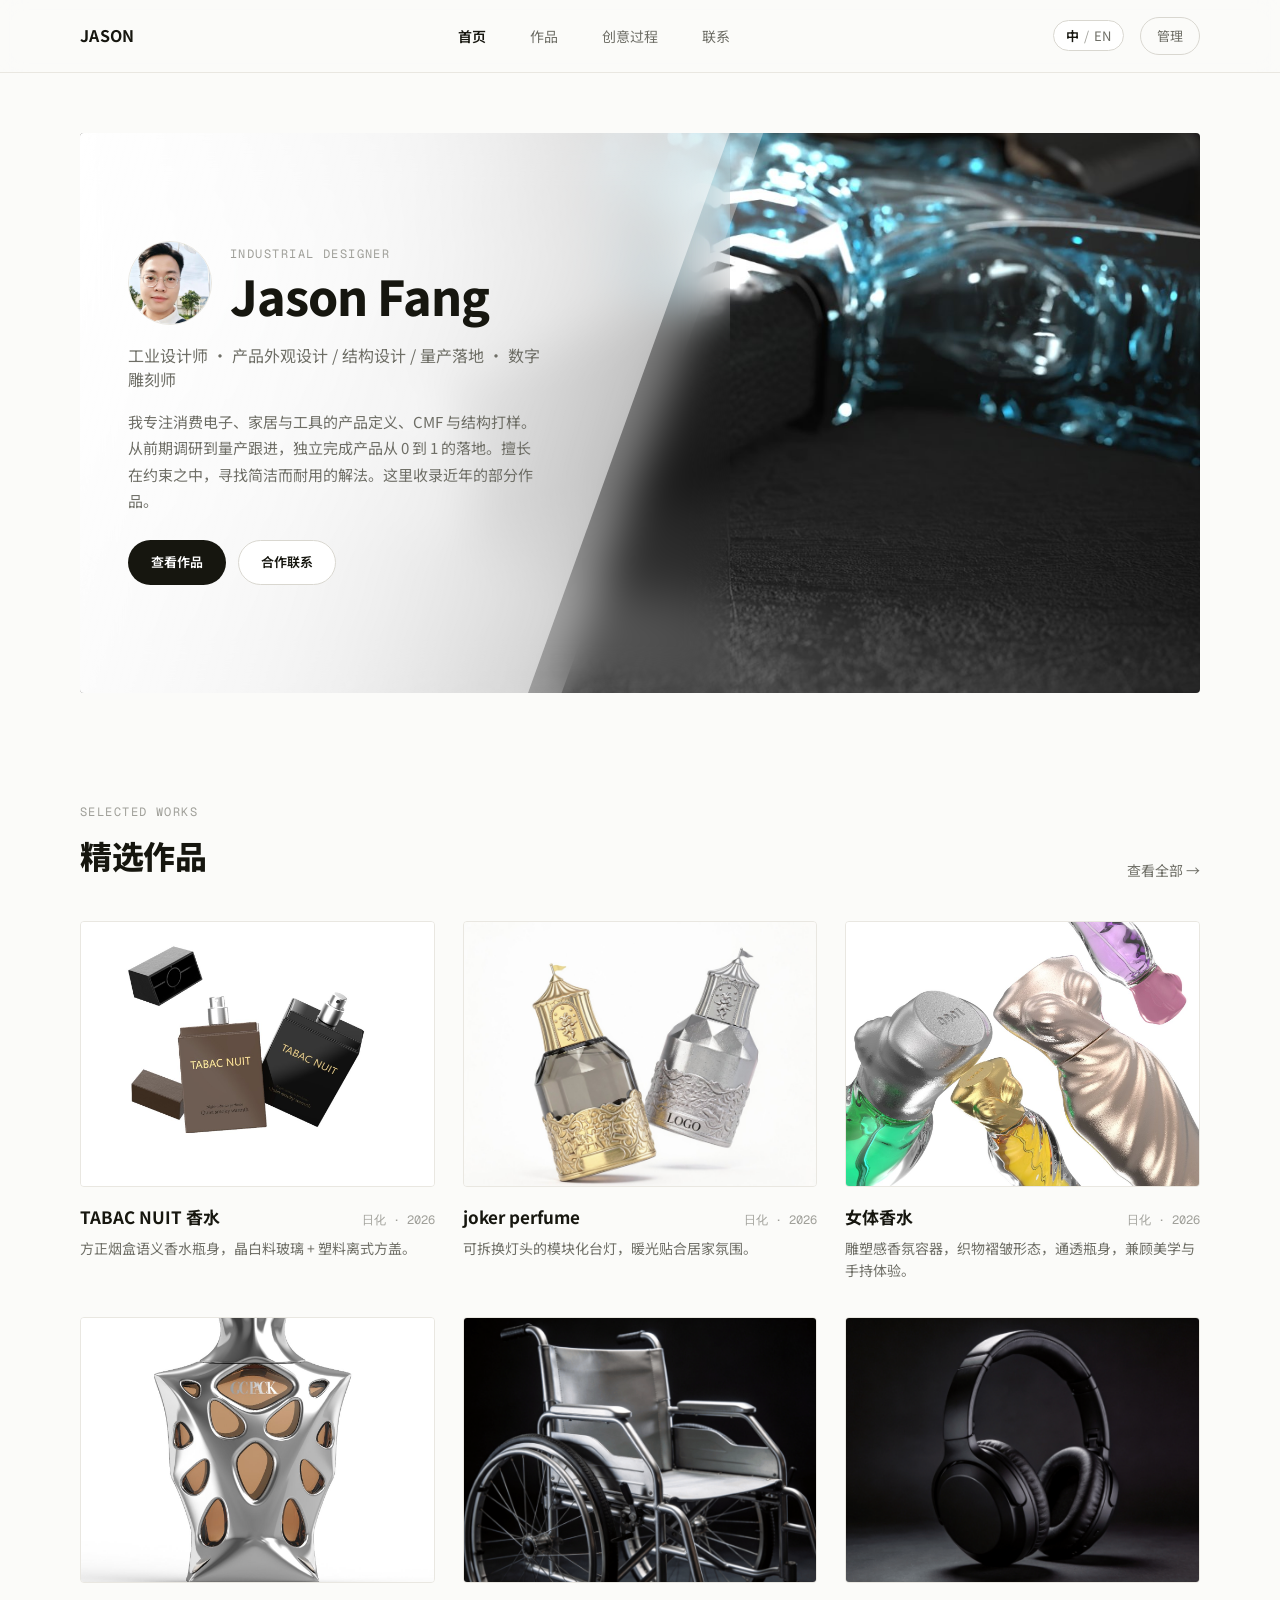
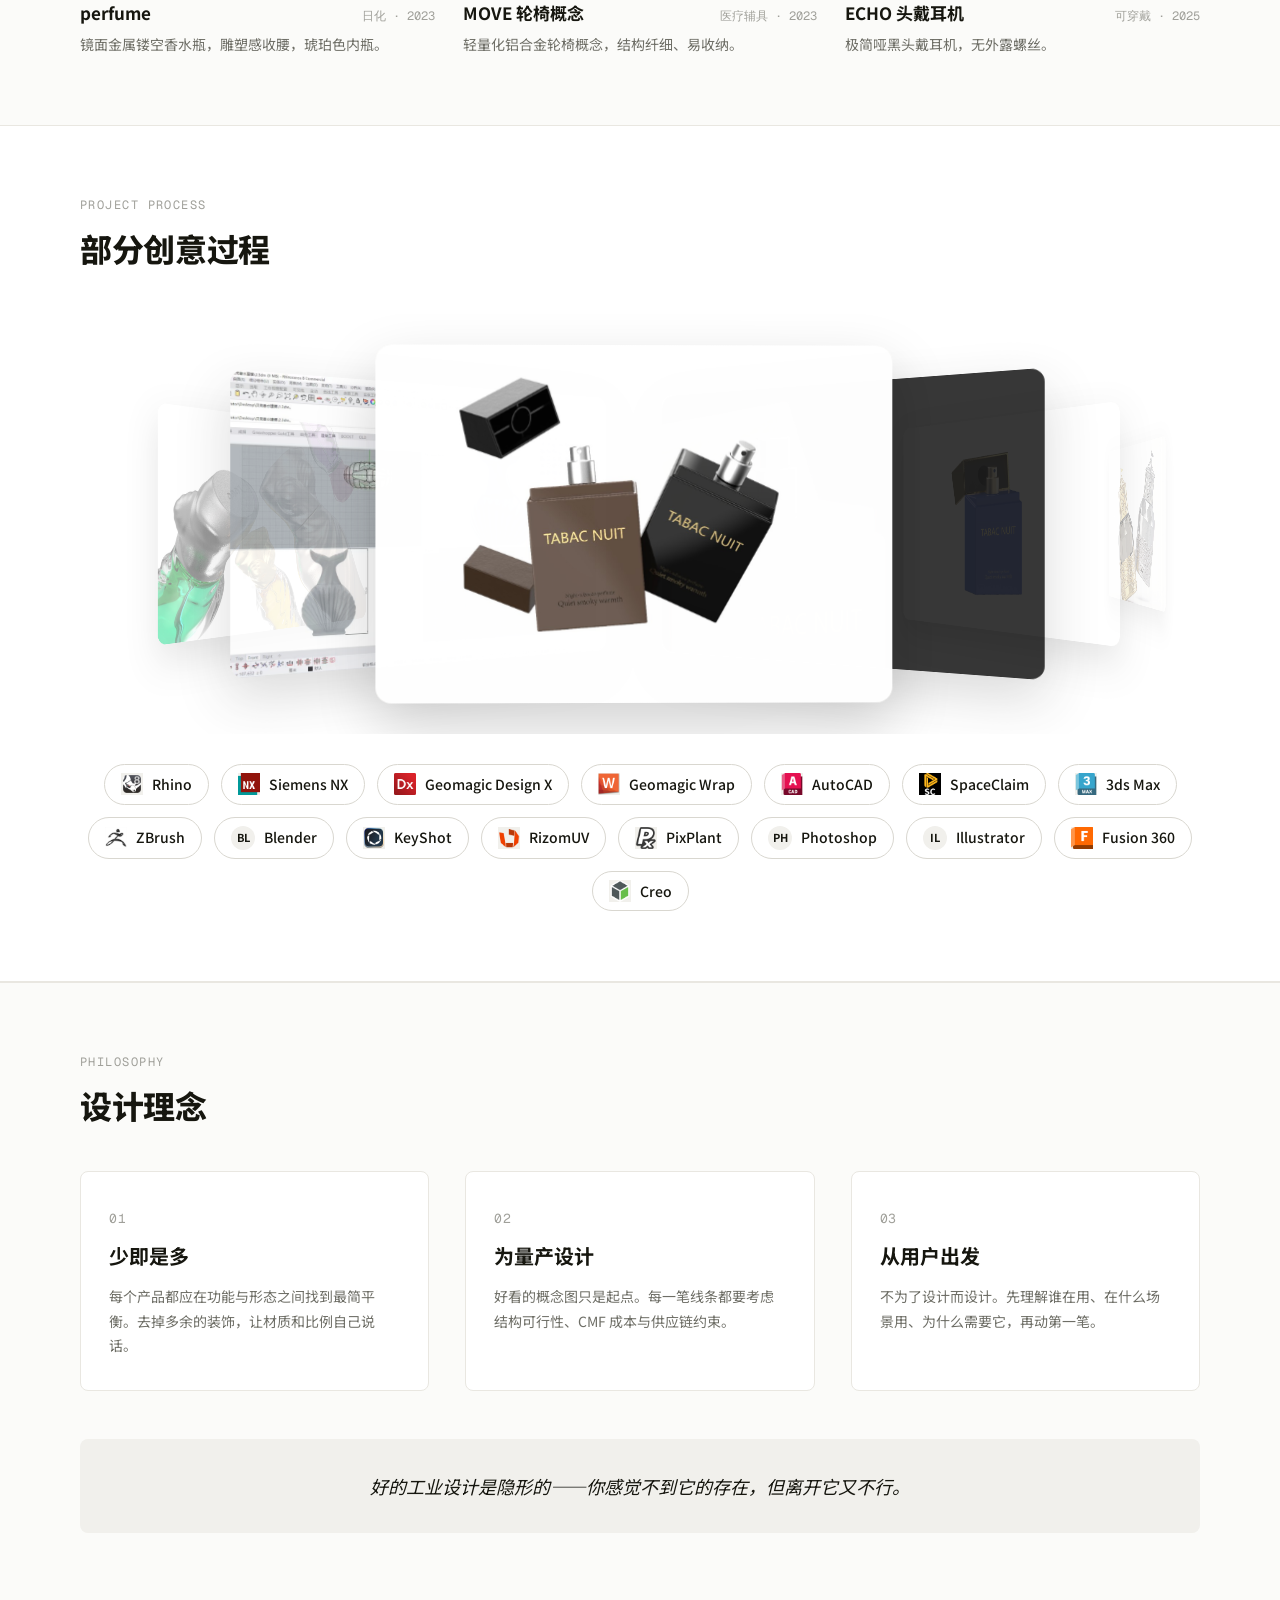
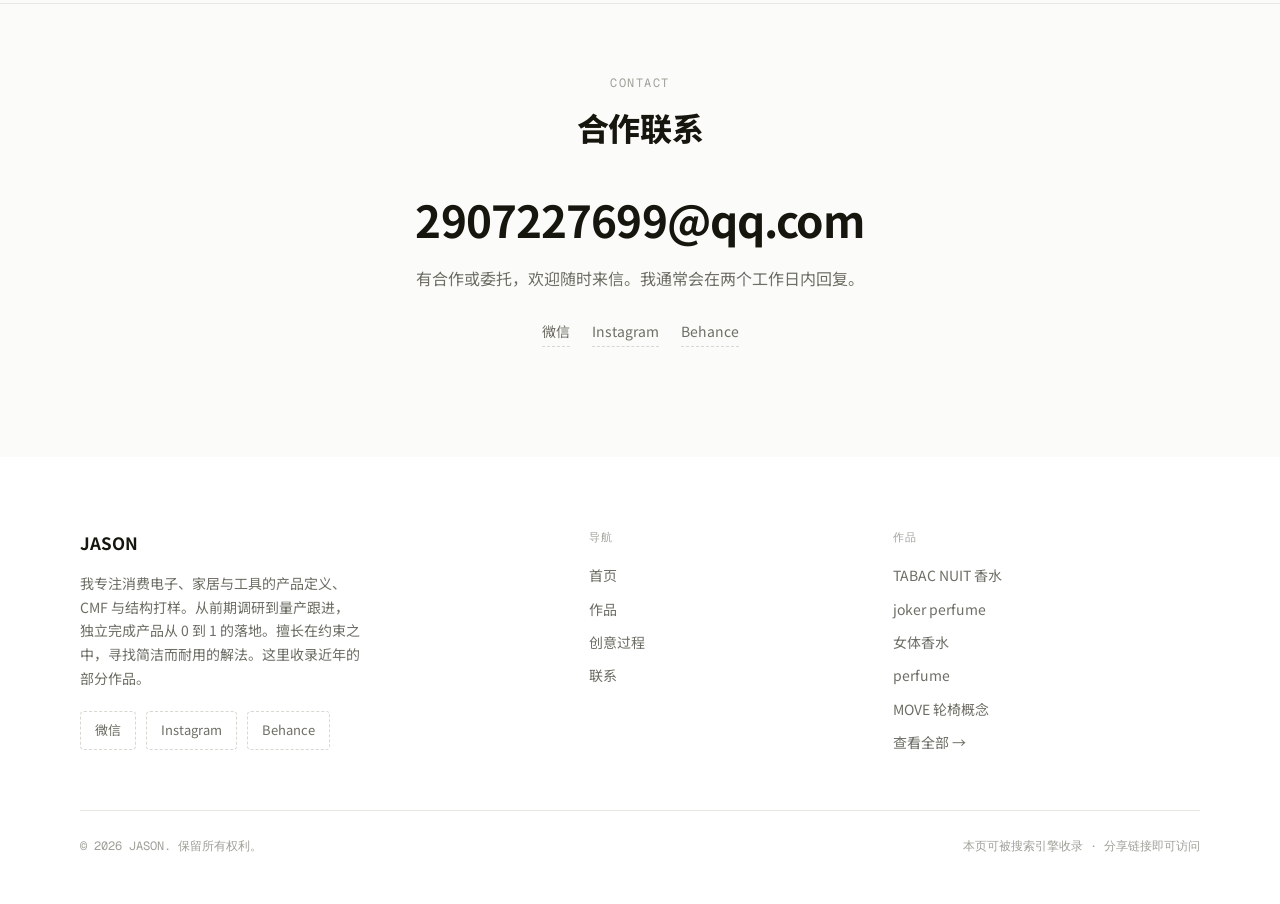
==== index.html @ 9c4a9cb0 "bust css cache v=20260904h" ====
<!doctype html>
<html lang="zh-CN">
  <head>
    <meta charset="UTF-8" />
    <meta name="viewport" content="width=device-width, initial-scale=1.0" />
    <title>JASON · 工业设计作品集</title>
    <meta name="description" content="极简高级工业设计作品集 —— 消费电子、家居与工具的产品定义、结构与量产落地。" />
    <link rel="preconnect" href="https://fonts.googleapis.com" />
    <link rel="preconnect" href="https://fonts.gstatic.com" crossorigin />
    <link href="https://fonts.googleapis.com/css2?family=Inter:wght@400;500;600;700;800&family=Noto+Sans+SC:wght@400;500;700;800&family=Geist+Mono:wght@400;500&display=swap" rel="stylesheet" />
    <link rel="stylesheet" href="css/style-20260904h.css" />
    <script>
      /* 图片加载优化：在 HTML 解析阶段就发起 site.json 请求，与 css/js 并行下载，
         省掉「等 JS 下载完才开始请求数据」的一整轮 RTT，首屏图片因此更早开始加载。
         请求参数与页面脚本完全一致，不改变任何缓存或新鲜度行为。 */
      window.__sitePromise = fetch('./site.json?_=' + Date.now(), { cache: 'no-store' })
        .then(function (r) { return r.ok ? r.json() : Promise.reject(new Error(r.status)); })
        .catch(function () { return null; });
    </script>
  <link rel="icon" href="favicon.svg" type="image/svg+xml" />
  <meta property="og:type" content="website" />
  <meta property="og:site_name" content="JASON" />
  <meta property="og:title" content="JASON · 工业设计作品集" />
  <meta property="og:description" content="消费电子、家居与工具的工业设计作品集 —— 产品定义、CMF 与量产落地。" />
  <meta property="og:image" content="og-image.svg" />
  <meta name="twitter:card" content="summary_large_image" />
  </head>
  <body>
    <header class="site-header">
      <div class="wrap header-inner">
        <a class="brand" id="brand" href="index.html">JASON</a>
        <nav class="nav" id="nav"></nav>
        <button class="nav-toggle" aria-label="打开菜单" aria-expanded="false">
          <svg width="20" height="20" viewBox="0 0 20 20" fill="none" stroke="currentColor" stroke-width="1.6" stroke-linecap="round"><path d="M3 6h14M3 10h14M3 14h14" /></svg>
        </button>
        <div class="header-actions">
          <button class="lang-toggle" id="lang-toggle" type="button"><span data-lang="zh" class="on">中</span><i>/</i><span data-lang="en">EN</span></button>
          <a class="admin-link" id="admin-link" href="admin.html">管理</a>
        </div>
      </div>
    </header>

    <main>
      <!-- Hero -->
      <section class="home-hero">
        <div class="wrap home-hero-grid">
          <div class="home-hero-content reveal">
            <div class="hero-header">
              <div class="avatar" id="avatar"></div>
              <div class="hero-header-text">
                <div class="en" id="home-kicker"></div>
                <h1 class="home-name" id="home-name"></h1>
              </div>
            </div>
            <div class="home-title" id="home-title"></div>
            <p class="home-bio" id="home-bio"></p>
            <div class="home-cta">
              <a class="btn btn-primary" id="cta-works" href="works.html">查看作品</a>
              <a class="btn btn-ghost" id="cta-contact" href="#contact">合作联系</a>
            </div>
          </div>
          <div class="home-visual reveal">
            <div class="visual-frame">
              <img id="home-visual-img" alt="代表作" />
            </div>
          </div>
        </div>
      </section>

      <!-- 精选作品 -->
      <section class="section">
        <div class="wrap">
          <div class="section-head reveal">
            <div>
              <div class="en" id="s-works-en">SELECTED WORKS</div>
              <h2 id="s-works-title">精选作品</h2>
            </div>
            <a class="view-all" href="works.html">查看全部 →</a>
          </div>
          <div class="works-grid" id="works-grid"></div>
        </div>
      </section>

      <!-- 项目过程 -->
      <section class="section" id="process" style="background: var(--surface); border-top: 1px solid var(--line); border-bottom: 1px solid var(--line); overflow:hidden;">
        <div class="wrap">
          <div class="section-head reveal">
            <div>
              <div class="en" id="s-process-en">PROJECT PROCESS</div>
              <h2 id="s-process-title">项目过程</h2>
            </div>
          </div>
        </div>
        <div class="process-stage reveal" id="process-stage">
          <div class="process-track" id="process-track"></div>
        </div>
        <div class="wrap">
          <div class="process-software reveal" id="process-software"></div>
        </div>
      </section>

      <!-- 设计理念 -->
      <section class="section" id="philosophy" style="background: var(--bg); border-top: 1px solid var(--line); border-bottom: 1px solid var(--line);">
        <div class="wrap">
          <div class="section-head reveal">
            <div>
              <div class="en" id="philo-en">PHILOSOPHY</div>
              <h2 id="philo-title">设计理念</h2>
            </div>
          </div>
          <div class="philosophy-grid reveal" id="philosophy-grid"></div>
          <div class="philo-quote reveal" id="philo-quote"></div>
        </div>
      </section>

      <!-- 联系 -->
      <section class="section" id="contact">
        <div class="wrap contact-wrap">
          <div class="contact-header reveal">
            <div class="en" id="s-contact-en">CONTACT</div>
            <h2 id="s-contact-title">合作联系</h2>
          </div>
          <div class="contact-body reveal">
            <a class="contact-email" id="contact-email" href="#"></a>
            <p class="contact-note" id="contact-note"></p>
            <div id="socials"></div>
          </div>
        </div>
      </section>
    </main>

    <!-- 页脚 -->
    <footer class="site-footer">
      <div class="wrap">
        <div class="footer-inner">
          <div>
            <div class="footer-brand" id="footer-brand"></div>
            <p class="footer-desc" id="footer-desc"></p>
            <div class="footer-socials" id="footer-socials"></div>
          </div>
          <div>
            <div class="footer-col-title" id="f-col-nav">导航</div>
            <div class="footer-links" id="footer-nav-links"></div>
          </div>
          <div>
            <div class="footer-col-title" id="f-col-works">作品</div>
            <div class="footer-links" id="footer-works"></div>
          </div>
        </div>
        <div class="footer-line"></div>
        <div class="footer-bottom">
          <span id="footer-copy"></span>
          <span id="footer-seo"></span>
        </div>
      </div>
    </footer>

    <!-- 灯箱 -->
    <div class="lightbox" id="lightbox">
      <button class="close" aria-label="关闭">×</button>
      <img id="lightbox-img" src="" alt="" />
    </div>

    <script src="js/api.js?v=20260904d"></script>
    <script src="js/home.js?v=20260904d"></script>
  </body>
</html>
---- css/style-20260904h.css ----
/* ===================================================================
   工业设计作品集 · 浅色极简（Behance 风）
   设计令牌：米白底 / 近黑字 / 大留白 / 低饱和 / 克制强调
   =================================================================== */
:root {
  --bg: #fbfbf9;
  --surface: #ffffff;
  --text: #16160f;
  --muted: #6e6e66;
  --faint: #a0a09a;
  --line: #e9e7e1;
  --line-strong: #d9d7d0;
  --accent: #16160f;
  --accent-soft: #f1f0ec;

  --font-cn: "Noto Sans SC", -apple-system, BlinkMacSystemFont, "PingFang SC",
    "Microsoft YaHei", sans-serif;
  --font-en: "Inter", "Noto Sans SC", system-ui, sans-serif;
  --font-mono: "Geist Mono", "JetBrains Mono", ui-monospace, SFMono-Regular, Menlo,
    Consolas, monospace;

  --radius: 4px;
  --radius-lg: 8px;
  --radius-pill: 999px;
  --container: 1600px;
}

* { box-sizing: border-box; margin: 0; padding: 0; }

html { scroll-behavior: smooth; }

body {
  background: var(--bg);
  color: var(--text);
  font-family: var(--font-cn);
  -webkit-font-smoothing: antialiased;
  text-rendering: optimizeLegibility;
  line-height: 1.6;
}

a { color: inherit; text-decoration: none; }
img { display: block; max-width: 100%; }
/* 图片淡入：渲染后由 fadeImages() 加 fz，加载完成再淡入，避免白块/残缺闪烁；占位底色由各自容器提供 */
img.fz { opacity: 0; transition: opacity .4s ease; background: var(--accent-soft); }
img.fz.loaded { opacity: 1; }
button { font-family: inherit; cursor: pointer; }

.wrap { max-width: var(--container); margin: 0 auto; padding: 0 80px; }

/* 英文 / 技术标签 */
.en { font-family: var(--font-mono); font-size: 12px; letter-spacing: 0.12em;
  text-transform: uppercase; color: var(--faint); }

/* ===== 顶栏 ===== */
.site-header {
  position: sticky; top: 0; z-index: 30;
  background: rgba(251, 251, 249, 0.82);
  backdrop-filter: saturate(180%) blur(12px);
  border-bottom: 1px solid var(--line);
}
.header-inner {
  height: 72px; display: flex; align-items: center; justify-content: space-between;
}
.brand { font-size: 16px; font-weight: 700; letter-spacing: 0.02em; }
.nav { display: flex; gap: 44px; align-items: center; }
.nav a { font-size: 14px; color: var(--muted); transition: color 0.15s ease; position: relative; }
.nav a:hover, .nav a.active { color: var(--text); }
.nav a.active { font-weight: 600; }
.header-actions { display: flex; align-items: center; gap: 16px; }
.admin-link {
  font-size: 13px; color: var(--muted); padding: 8px 16px;
  border: 1px solid var(--line-strong); border-radius: var(--radius-pill);
  transition: border-color 0.15s ease, color 0.15s ease;
}
.admin-link:hover { border-color: var(--text); color: var(--text); }

/* ===== 语言切换（极简）===== */
.lang-toggle {
  display: inline-flex; align-items: center; gap: 4px;
  font-size: 13px; color: var(--muted); line-height: 1;
  padding: 8px 12px; border: 1px solid var(--line-strong);
  border-radius: var(--radius-pill); background: var(--surface);
  cursor: pointer; transition: border-color 0.15s ease, color 0.15s ease;
}
.lang-toggle:hover { border-color: var(--text); color: var(--text); }
.lang-toggle [data-lang] { transition: color 0.15s ease; }
.lang-toggle .on { color: var(--text); font-weight: 600; }
.lang-toggle i { font-style: normal; color: var(--faint); margin: 0 1px; }

/* 中英切换整页淡入淡出 */
main, .site-footer { transition: opacity 0.18s ease; }
.lang-fade { opacity: 0; }

.nav-toggle { display: none; align-items: center; justify-content: center;
  width: 40px; height: 40px; margin-left: 8px; border: 1px solid var(--line-strong);
  border-radius: var(--radius); background: var(--surface); color: var(--text); }
.nav-toggle.open { border-color: var(--text); }

/* ===== 通用按钮 ===== */
.btn {
  display: inline-flex; align-items: center; justify-content: center; gap: 8px;
  padding: 11px 22px; border-radius: var(--radius-pill);
  font-size: 13px; font-weight: 600; border: 1px solid transparent;
  transition: transform 0.12s ease, background 0.15s ease, border-color 0.15s ease;
}
.btn-primary { background: var(--accent); color: #fff; }
.btn-primary:hover { transform: translateY(-1px); }
.btn-ghost { background: var(--surface); color: var(--text); border-color: var(--line-strong); }
.btn-ghost:hover { border-color: var(--text); }

/* ===== 首页 Hero ===== */
.home-hero { padding: 60px 0 40px; }
/* 固定长方形横幅：背景图为固定 2:1 容器，按比例裁切、不拉伸铺满整屏。
   本次仅调整左侧文字与头像的大小/位置，背景图显示方式保持原样未改动。 */
.home-hero-grid { position: relative; display: block; }
/* 文字层：绝对定位叠在横幅左侧磨砂区域之上；不参与背景图布局，故背景图不会被改动。
   left 取 .wrap 的左右内边距(80px)，使文字层左缘与横幅左缘(及下方精选作品)对齐；
   仅在 >1024px 生效，平板/手机下改为相对定位叠在横幅下方（见响应式）。 */
.home-hero-content {
  position: absolute; left: 80px; top: 0; bottom: 0; z-index: 2;
  max-width: 40%;
  display: flex; flex-direction: column; justify-content: center;
  padding: 0 48px;
}
.hero-header { display: flex; align-items: center; gap: 18px; margin-bottom: 18px; }
.hero-header-text { display: flex; flex-direction: column; gap: 6px; }
.avatar {
  width: 84px; height: 84px; border-radius: 50%;
  background: var(--accent-soft); border: 1px solid var(--line);
  object-fit: cover; display: flex; align-items: center; justify-content: center;
  font-size: 28px; font-weight: 700; color: var(--muted); overflow: hidden;
  flex: 0 0 auto;
}
.avatar img { width: 100%; height: 100%; object-fit: cover; }
.home-name { font-size: 48px; font-weight: 800; line-height: 1.05; margin: 0; letter-spacing: -0.02em; }
.home-title { font-size: 16px; color: var(--muted); margin-bottom: 18px; line-height: 1.5; }
.home-bio { font-size: 15px; color: var(--muted); line-height: 1.75; max-width: 520px; }
.home-cta { margin-top: 26px; display: flex; gap: 12px; }
/* 固定横幅：相对定位、固定 2:1 比例，图片 object-fit:cover 居中裁切，不随视口拉伸铺满 */
.home-visual {
  position: relative;
  width: 100%;
  aspect-ratio: 2 / 1;
  border: none; background: var(--accent-soft); border-radius: var(--radius);
  overflow: hidden;
  margin: 0;
  z-index: 0;
}
.visual-frame { position: absolute; inset: 0; }
.visual-frame img {
  width: 100%; height: 100%; object-fit: cover; object-position: center;
}
/* 左侧斜切磨砂玻璃：像一块斜向的磨砂玻璃板覆盖在图片左侧，
   左侧实白保证文字可读，向右逐渐半透明，沿斜边自然淡出 */
.visual-frame::before {
  content: '';
  position: absolute; inset: 0;
  background: linear-gradient(105deg,
    rgba(255,255,255,0.93) 0%,
    rgba(255,255,255,0.72) 32%,
    rgba(255,255,255,0.32) 70%,
    rgba(255,255,255,0.05) 100%);
  -webkit-backdrop-filter: blur(22px) saturate(128%);
  backdrop-filter: blur(22px) saturate(128%);
  -webkit-clip-path: polygon(0 0, 58% 0, 40% 100%, 0 100%);
  clip-path: polygon(0 0, 58% 0, 40% 100%, 0 100%);
  pointer-events: none;
  z-index: 2;
}
/* 玻璃斜边高光：与磨砂层同向但外扩约 3%，被上层覆盖后只露出斜边的一道亮边，
   模拟光线打在磨砂玻璃边缘的反光 */
.visual-frame::after {
  content: '';
  position: absolute; inset: 0;
  background: linear-gradient(105deg,
    rgba(255,255,255,0.95) 0%,
    rgba(255,255,255,0.78) 25%,
    rgba(255,255,255,0.22) 62%,
    rgba(255,255,255,0) 100%);
  -webkit-clip-path: polygon(0 0, 61% 0, 43% 100%, 0 100%);
  clip-path: polygon(0 0, 61% 0, 43% 100%, 0 100%);
  pointer-events: none;
  z-index: 1;
}

/* ===== 区块标题 ===== */
.section { padding: 70px 0; }
.section-head {
  display: flex; align-items: flex-end; justify-content: space-between;
  margin-bottom: 40px; gap: 20px;
}
.section-head h2 { font-size: 32px; font-weight: 800; letter-spacing: -0.01em; margin-top: 8px; }
.section-head .view-all { font-size: 14px; color: var(--muted); transition: color 0.15s ease; }
.section-head .view-all:hover { color: var(--text); }

/* ===== 作品网格（卡片）===== */
.works-grid { display: grid; grid-template-columns: repeat(3, 1fr); gap: 36px 28px; }
.work-card { display: block; }
.work-card .thumb {
  border-radius: var(--radius); overflow: hidden; background: var(--accent-soft);
  aspect-ratio: 4 / 3; border: 1px solid var(--line);
}
.work-card .thumb img {
  width: 100%; height: 100%; object-fit: cover;
  transition: transform 0.5s cubic-bezier(0.2, 0.7, 0.2, 1);
}
.work-card:hover .thumb img { transform: scale(1.04); }
.work-card .meta { display: flex; justify-content: space-between; align-items: baseline; margin-top: 16px; gap: 12px; }
.work-card .title { font-size: 17px; font-weight: 700; }
.work-card .cat { font-family: var(--font-mono); font-size: 12px; color: var(--faint); white-space: nowrap; }
.work-card .summary { font-size: 14px; color: var(--muted); margin-top: 6px; }

/* ===== 作品详情页 ===== */
.detail-hero { padding: 90px 0 50px; }
.detail-back { font-size: 14px; color: var(--muted); display: inline-block; margin-bottom: 28px; }
.detail-back:hover { color: var(--text); }
.detail-title { font-size: 44px; font-weight: 800; letter-spacing: -0.01em; }
.detail-cat { font-family: var(--font-mono); font-size: 13px; color: var(--faint); margin-top: 10px; }
.detail-cover {
  margin-top: 36px; border-radius: var(--radius-lg); overflow: hidden;
  border: 1px solid var(--line); background: var(--accent-soft); cursor: zoom-in;
}
.detail-cover img { width: 100%; max-height: 640px; object-fit: cover; }
.detail-body { display: grid; grid-template-columns: 1.6fr 1fr; gap: 64px; padding: 56px 0 90px; align-items: start; }
.detail-desc { font-size: 16px; color: var(--muted); line-height: 1.9; }
.detail-desc p + p { margin-top: 18px; }
.detail-side { position: sticky; top: 100px; }
.detail-side .block { margin-bottom: 34px; }
.detail-side .block .en { display: block; margin-bottom: 14px; }
.params { display: flex; flex-direction: column; }
.param-row { display: flex; justify-content: space-between; gap: 16px; padding: 12px 0; border-bottom: 1px solid var(--line); font-size: 14px; }
.param-row:first-child { border-top: 1px solid var(--line); }
.param-row .k { color: var(--muted); }
.param-row .v { color: var(--text); font-weight: 500; text-align: right; }
.gallery { display: grid; grid-template-columns: repeat(2, 1fr); gap: 16px; margin-top: 24px; }
.gallery .g-img { border-radius: var(--radius); overflow: hidden; border: 1px solid var(--line); background: var(--accent-soft); aspect-ratio: 4 / 3; cursor: zoom-in; }
.gallery .g-img img { width: 100%; height: 100%; object-fit: cover; }

/* ===== 联系区（单块居中，与页脚无分隔线）===== */
.contact-wrap { max-width: 760px; margin: 0 auto; text-align: center; }
.contact-header { margin-bottom: 40px; }
.contact-header h2 { font-size: 32px; font-weight: 800; letter-spacing: -0.01em; margin-top: 8px; }
.contact-body { display: flex; flex-direction: column; align-items: center; gap: 18px; }
.contact-email {
  font-size: 44px; font-weight: 700; letter-spacing: -0.02em; line-height: 1.2;
  color: var(--text); transition: opacity 0.15s ease;
}
.contact-email:hover { opacity: 0.65; }
.contact-note { font-size: 16px; color: var(--muted); line-height: 1.8; max-width: 520px; }
#socials { display: flex; flex-wrap: wrap; justify-content: center; gap: 14px 22px; margin-top: 10px; }
#socials .social-link {
  font-size: 14px; color: var(--muted); padding-bottom: 3px;
  border-bottom: 1px solid var(--line-strong);
  transition: color 0.15s ease, border-color 0.15s ease;
}
#socials .social-link:hover { color: var(--text); border-color: var(--text); }
#socials .social-link.is-text { cursor: default; border-bottom-style: dashed; }

/* ===== 页脚 ===== */
.site-footer { background: var(--surface); padding: 72px 0 48px; margin-top: 40px; }
.footer-inner { display: grid; grid-template-columns: 1.8fr 1fr 1.2fr; gap: 48px; margin-bottom: 56px; }
.footer-brand { font-size: 17px; font-weight: 700; }
.footer-desc { font-size: 14px; color: var(--muted); line-height: 1.7; max-width: 280px; margin-top: 16px; }
.footer-socials { display: flex; flex-wrap: wrap; gap: 10px; margin-top: 20px; }
.footer-socials .social-link {
  display: inline-flex; align-items: center; justify-content: center;
  min-height: 36px; padding: 8px 14px;
  border-radius: var(--radius); border: 1px solid var(--line-strong);
  font-size: 13px; color: var(--muted);
  transition: border-color 0.15s ease, color 0.15s ease;
}
.footer-socials .social-link:hover { border-color: var(--text); color: var(--text); }
.footer-socials .social-link.is-text { cursor: default; border-style: dashed; }

.f-note:empty { display: none; }
.footer-col-title { font-family: var(--font-mono); font-size: 11px; letter-spacing: 0.1em; text-transform: uppercase; color: var(--faint); margin-bottom: 18px; }
.footer-links { display: flex; flex-direction: column; gap: 11px; }
.footer-links a { font-size: 14px; color: var(--muted); transition: color 0.15s ease; }
.footer-links a:hover { color: var(--text); }
.footer-line { height: 1px; background: var(--line); margin-bottom: 26px; }
.footer-bottom { display: flex; justify-content: space-between; align-items: center; gap: 16px; }
.footer-bottom span { font-family: var(--font-mono); font-size: 12px; color: var(--faint); }

/* ===== 设计理念 ===== */
.philosophy-grid { display: grid; grid-template-columns: repeat(3, 1fr); gap: 36px; margin-top: 8px; }
.philo-card { padding: 32px 28px; background: var(--surface); border: 1px solid var(--line); border-radius: var(--radius-lg); }
.philo-num { font-family: var(--font-mono); font-size: 13px; color: var(--faint); letter-spacing: 0.06em; }
.philo-title { font-size: 20px; font-weight: 700; margin: 10px 0 12px; }
.philo-text { font-size: 14px; color: var(--muted); line-height: 1.75; }
.philo-quote { margin-top: 48px; text-align: center; padding: 32px 40px; background: var(--accent-soft); border-radius: var(--radius-lg); }
.philo-quote p { font-size: 18px; color: var(--text); line-height: 1.7; font-style: italic; }

/* ===== 后台：理念编辑 ===== */
.philo-edit .philo-row { display: grid; grid-template-columns: 80px 1fr 1.6fr 32px; gap: 8px; margin-bottom: 8px; align-items: start; }
.philo-edit .philo-row input,
.philo-edit .philo-row textarea { background: var(--bg); border: 1px solid var(--line-strong); border-radius: var(--radius); padding: 8px 10px; font-size: 13px; font-family: var(--font-cn); color: var(--text); outline: none; }

@media (max-width: 1024px) {
  .wrap { padding: 0 40px; }
  .philosophy-grid { grid-template-columns: 1fr; gap: 20px; }
}
@media (max-width: 640px) {
  .philo-quote { padding: 24px 20px; }
  .philo-quote p { font-size: 16px; }
}

/* ===== 灯箱 ===== */
.lightbox {
  position: fixed; inset: 0; z-index: 90; background: rgba(22, 22, 15, 0.94);
  display: flex; align-items: center; justify-content: center; padding: 48px;
  opacity: 0; pointer-events: none; transition: opacity 0.2s ease;
}
.lightbox.open { opacity: 1; pointer-events: auto; }
/* 灯箱：原图不缩放、不重压缩，清晰度与源文件一致；
   改为「就绪后淡入」，避免黑屏等待与突然弹出 */
.lightbox img {
  max-width: 92vw; max-height: 88vh; border-radius: var(--radius); object-fit: contain;
  opacity: 0; transform: scale(0.985);
  transition: opacity 0.28s ease, transform 0.28s ease;
}
.lightbox img.lb-ready { opacity: 1; transform: none; }
/* 加载指示：极简单圈，仅在大图未就绪时出现 */
.lightbox.is-loading::after {
  content: ''; position: absolute; left: 50%; top: 50%;
  width: 26px; height: 26px; margin: -13px 0 0 -13px;
  border: 2px solid rgba(255, 255, 255, 0.26);
  border-top-color: rgba(255, 255, 255, 0.86);
  border-radius: 50%;
  animation: lbSpin 0.8s linear infinite;
}
@keyframes lbSpin { to { transform: rotate(360deg); } }
@media (prefers-reduced-motion: reduce) {
  .lightbox img { transition: opacity 0.01s linear; transform: none; }
  .lightbox.is-loading::after { animation: none; }
}
.lightbox .close { position: absolute; top: 24px; right: 28px; color: #fff; font-size: 28px; line-height: 1; background: none; border: none; }

/* ===== 滚动淡入（克制）===== */
.reveal { opacity: 0; transform: translateY(18px); transition: opacity 0.7s ease, transform 0.7s ease; }
.reveal.in { opacity: 1; transform: none; }

/* ===== 后台 ===== */
.admin-screen { min-height: 100vh; display: flex; flex-direction: column; }
.login-wrap { flex: 1; display: flex; align-items: center; justify-content: center; padding: 24px; }
.login-card { width: 400px; max-width: 100%; background: var(--surface); border: 1px solid var(--line); border-radius: var(--radius-lg); padding: 40px; }
.login-card h1 { font-size: 26px; font-weight: 800; }
.login-card .sub { font-size: 14px; color: var(--muted); margin: 10px 0 26px; line-height: 1.6; }
.field { display: flex; flex-direction: column; gap: 8px; margin-bottom: 18px; }
.field label { font-size: 13px; color: var(--muted); }
.field input, .field textarea {
  background: var(--bg); border: 1px solid var(--line-strong); border-radius: var(--radius);
  padding: 11px 13px; font-size: 14px; font-family: var(--font-cn); color: var(--text); outline: none;
}
.field input:focus, .field textarea:focus { border-color: var(--text); }
.login-error { color: #c0392b; font-size: 13px; min-height: 18px; margin-bottom: 10px; }

.admin-shell { display: none; flex: 1; }
.admin-shell.show { display: flex; }
.admin-topbar { height: 64px; display: flex; align-items: center; justify-content: space-between; padding: 0 28px; border-bottom: 1px solid var(--line); background: var(--surface); position: sticky; top: 0; z-index: 20; }
.admin-topbar .t { font-size: 15px; font-weight: 700; }
.admin-body { display: flex; flex: 1; min-height: 0; }
.admin-sidebar { width: 220px; flex: 0 0 220px; border-right: 1px solid var(--line); padding: 22px 14px; display: flex; flex-direction: column; gap: 4px; background: var(--bg); }
.admin-sidebar a { font-size: 14px; color: var(--muted); padding: 10px 12px; border-radius: var(--radius); cursor: pointer; }
.admin-sidebar a:hover { color: var(--text); }
.admin-sidebar a.active { color: var(--text); background: var(--surface); font-weight: 600; border: 1px solid var(--line); }
.admin-main { flex: 1; padding: 32px 40px; overflow: auto; }
.admin-main h2 { font-size: 22px; font-weight: 800; margin-bottom: 6px; }
.admin-tip { font-size: 13px; color: var(--muted); margin-bottom: 24px; }

.list-rows { display: flex; flex-direction: column; gap: 12px; }
.row { display: flex; align-items: center; gap: 16px; padding: 12px 16px; border: 1px solid var(--line); border-radius: var(--radius); background: var(--surface); }
.row .thumb { width: 56px; height: 56px; flex: 0 0 56px; border-radius: var(--radius); overflow: hidden; background: var(--accent-soft); }
.row .thumb img { width: 100%; height: 100%; object-fit: cover; }
.row .rt { font-size: 15px; font-weight: 700; flex: 1; }
.row .rm { font-family: var(--font-mono); font-size: 12px; color: var(--faint); }
.row .acts { display: flex; gap: 8px; }
.mini-btn { font-size: 13px; padding: 7px 13px; border-radius: var(--radius); border: 1px solid var(--line-strong); background: var(--surface); color: var(--muted); }
.mini-btn:hover { border-color: var(--text); color: var(--text); }
.mini-btn.danger:hover { border-color: #c0392b; color: #c0392b; }
.mini-btn.signal { background: var(--accent); color: #fff; border-color: var(--accent); }

.stats { display: flex; gap: 16px; flex-wrap: wrap; margin-bottom: 28px; }
.stat { background: var(--surface); border: 1px solid var(--line); border-radius: var(--radius); padding: 18px 22px; min-width: 170px; }
.stat .n { font-size: 28px; font-weight: 800; }
.stat .l { font-size: 12px; color: var(--muted); font-family: var(--font-mono); margin-top: 4px; }

/* 编辑弹窗 */
.modal-mask { position: fixed; inset: 0; background: rgba(22,22,15,0.45); display: none; align-items: flex-start; justify-content: center; padding: 40px 20px; z-index: 60; overflow: auto; }
.modal-mask.open { display: flex; }
.modal { width: 560px; max-width: 100%; background: var(--surface); border: 1px solid var(--line); border-radius: var(--radius-lg); padding: 28px; }
.modal h3 { font-size: 20px; font-weight: 800; margin-bottom: 20px; }
.modal .grid2 { display: grid; grid-template-columns: 1fr 1fr; gap: 14px; }
.modal .field { margin-bottom: 14px; }
.dropzone {
  border: 1.5px dashed var(--line-strong); border-radius: var(--radius); padding: 22px;
  text-align: center; color: var(--muted); font-size: 13px; transition: 0.15s ease;
  background: var(--bg); cursor: pointer;
}
.dropzone.drag { border-color: var(--text); color: var(--text); background: var(--accent-soft); }
.thumbs { display: flex; flex-wrap: wrap; gap: 10px; margin-top: 14px; }
.thumbs .t { position: relative; width: 72px; height: 72px; border-radius: var(--radius); overflow: hidden; border: 1px solid var(--line); }
.thumbs .t img { width: 100%; height: 100%; object-fit: cover; }
.thumbs .t.cover { border-color: var(--text); box-shadow: 0 0 0 2px var(--text); }
.thumbs .t .x { position: absolute; top: 2px; right: 2px; width: 18px; height: 18px; border-radius: 50%; background: rgba(22,22,15,0.8); color: #fff; border: none; font-size: 11px; line-height: 1; }
.thumbs .t .badge { position: absolute; bottom: 2px; left: 2px; font-size: 9px; font-family: var(--font-mono); background: var(--text); color: #fff; padding: 1px 5px; border-radius: 3px; }
.params-edit .prow { display: grid; grid-template-columns: 1fr 1.4fr 32px; gap: 8px; margin-bottom: 8px; }
.params-edit .prow input { background: var(--bg); border: 1px solid var(--line-strong); border-radius: var(--radius); padding: 8px 10px; font-size: 13px; font-family: var(--font-cn); color: var(--text); outline: none; }
.modal-actions { display: flex; justify-content: flex-end; gap: 10px; margin-top: 18px; }

/* ===== 响应式 ===== */
@media (max-width: 1024px) {
  .works-grid { grid-template-columns: repeat(2, 1fr); }
  .home-hero-grid { display: flex; flex-direction: column; }
  .home-hero-content { position: relative; left: auto; top: auto; bottom: auto; max-width: 100%; padding: 22px 0 0; justify-content: flex-start; }
  .hero-header { gap: 16px; margin-bottom: 16px; }
  .home-visual { width: 100%; aspect-ratio: 16 / 9; order: -1; }
  .detail-body { grid-template-columns: 1fr; gap: 40px; }
  .detail-side { position: static; }
  .footer-inner { grid-template-columns: 1fr 1fr; gap: 36px; }
  .footer-col-brand { grid-column: 1 / -1; }
}
@media (max-width: 640px) {
  .wrap { padding: 0 22px; }
  .home-visual { margin: 0; aspect-ratio: 3 / 2; }
  .nav-toggle { display: inline-flex; }
  .nav {
    position: absolute; top: 100%; right: 22px; left: 22px;
    flex-direction: column; align-items: stretch; gap: 2px;
    background: var(--surface); border: 1px solid var(--line);
    border-radius: var(--radius-lg); padding: 8px 10px;
    box-shadow: 0 14px 34px rgba(0,0,0,.12); display: none; z-index: 40;
  }
  .nav.open { display: flex; }
  .nav a { padding: 11px 8px; font-size: 15px; }
  .nav a.active { background: var(--accent-soft); border-radius: var(--radius); }
  .works-grid { grid-template-columns: 1fr; }
  .hero-header { flex-direction: column; align-items: flex-start; gap: 14px; margin-bottom: 14px; }
  .avatar { width: 68px; height: 68px; font-size: 22px; }
  .home-name { font-size: 36px; }
  .home-title { font-size: 15px; margin-bottom: 14px; }
  .home-bio { font-size: 14px; line-height: 1.7; }
  .home-cta { margin-top: 22px; gap: 10px; }
  .btn { padding: 11px 20px; font-size: 13px; }
  .detail-title { font-size: 32px; }
  .section-head { flex-direction: column; align-items: flex-start; }
  .contact-email { font-size: 30px; }
  .contact-header h2 { font-size: 26px; }
  .contact-note { font-size: 15px; }
  .footer-inner { grid-template-columns: 1fr; }
  .footer-bottom { flex-direction: column; align-items: flex-start; gap: 8px; }
  .admin-sidebar { width: 100%; flex-direction: row; overflow-x: auto; border-right: none; border-bottom: 1px solid var(--line); }
  .modal .grid2 { grid-template-columns: 1fr; }
}

/* ===== 项目过程（3D 透视滚动条带 + 软件图标） ===== */
.process-stage {
  position: relative;
  height: 420px;
  overflow: hidden;
  margin: 26px 0 4px;
  -webkit-mask-image: linear-gradient(to right, transparent, #000 10%, #000 90%, transparent);
  mask-image: linear-gradient(to right, transparent, #000 10%, #000 90%, transparent);
}
.process-track { position: absolute; left: 0; right: 0; top: 50%; height: 0; }
.process-item {
  position: absolute; left: 50%; top: 0;
  width: 520px; height: 360px; margin-left: -260px; margin-top: -180px;
  border-radius: 16px; overflow: hidden;
  background: var(--line); box-shadow: 0 24px 60px rgba(0,0,0,.18);
  will-change: transform, opacity; backface-visibility: hidden;
}
.process-item img { width: 100%; height: 100%; object-fit: cover; display: block; }
.process-software {
  display: flex; flex-wrap: wrap; gap: 12px;
  justify-content: center; margin-top: 30px;
}
.sw-pill {
  display: inline-flex; align-items: center; gap: 9px;
  padding: 8px 16px; border: 1px solid var(--line-strong);
  border-radius: 999px; background: var(--surface);
  color: var(--text); font-size: 14px; font-weight: 500;
}
.sw-ico { width: 22px; height: 22px; object-fit: contain; display: inline-flex; align-items: center; justify-content: center; }
.sw-ico svg, .sw-ico img { width: 100%; height: 100%; display: block; object-fit: contain; }
.sw-letter {
  width: 24px; height: 24px; border-radius: 50%;
  background: var(--accent-soft); color: var(--accent);
  font-size: 11px; font-weight: 700; display: inline-flex;
  align-items: center; justify-content: center;
}
@media (max-width: 1024px) {
  .process-stage { height: 320px; }
  .process-item { width: 380px; height: 260px; margin-left: -190px; margin-top: -130px; }
}
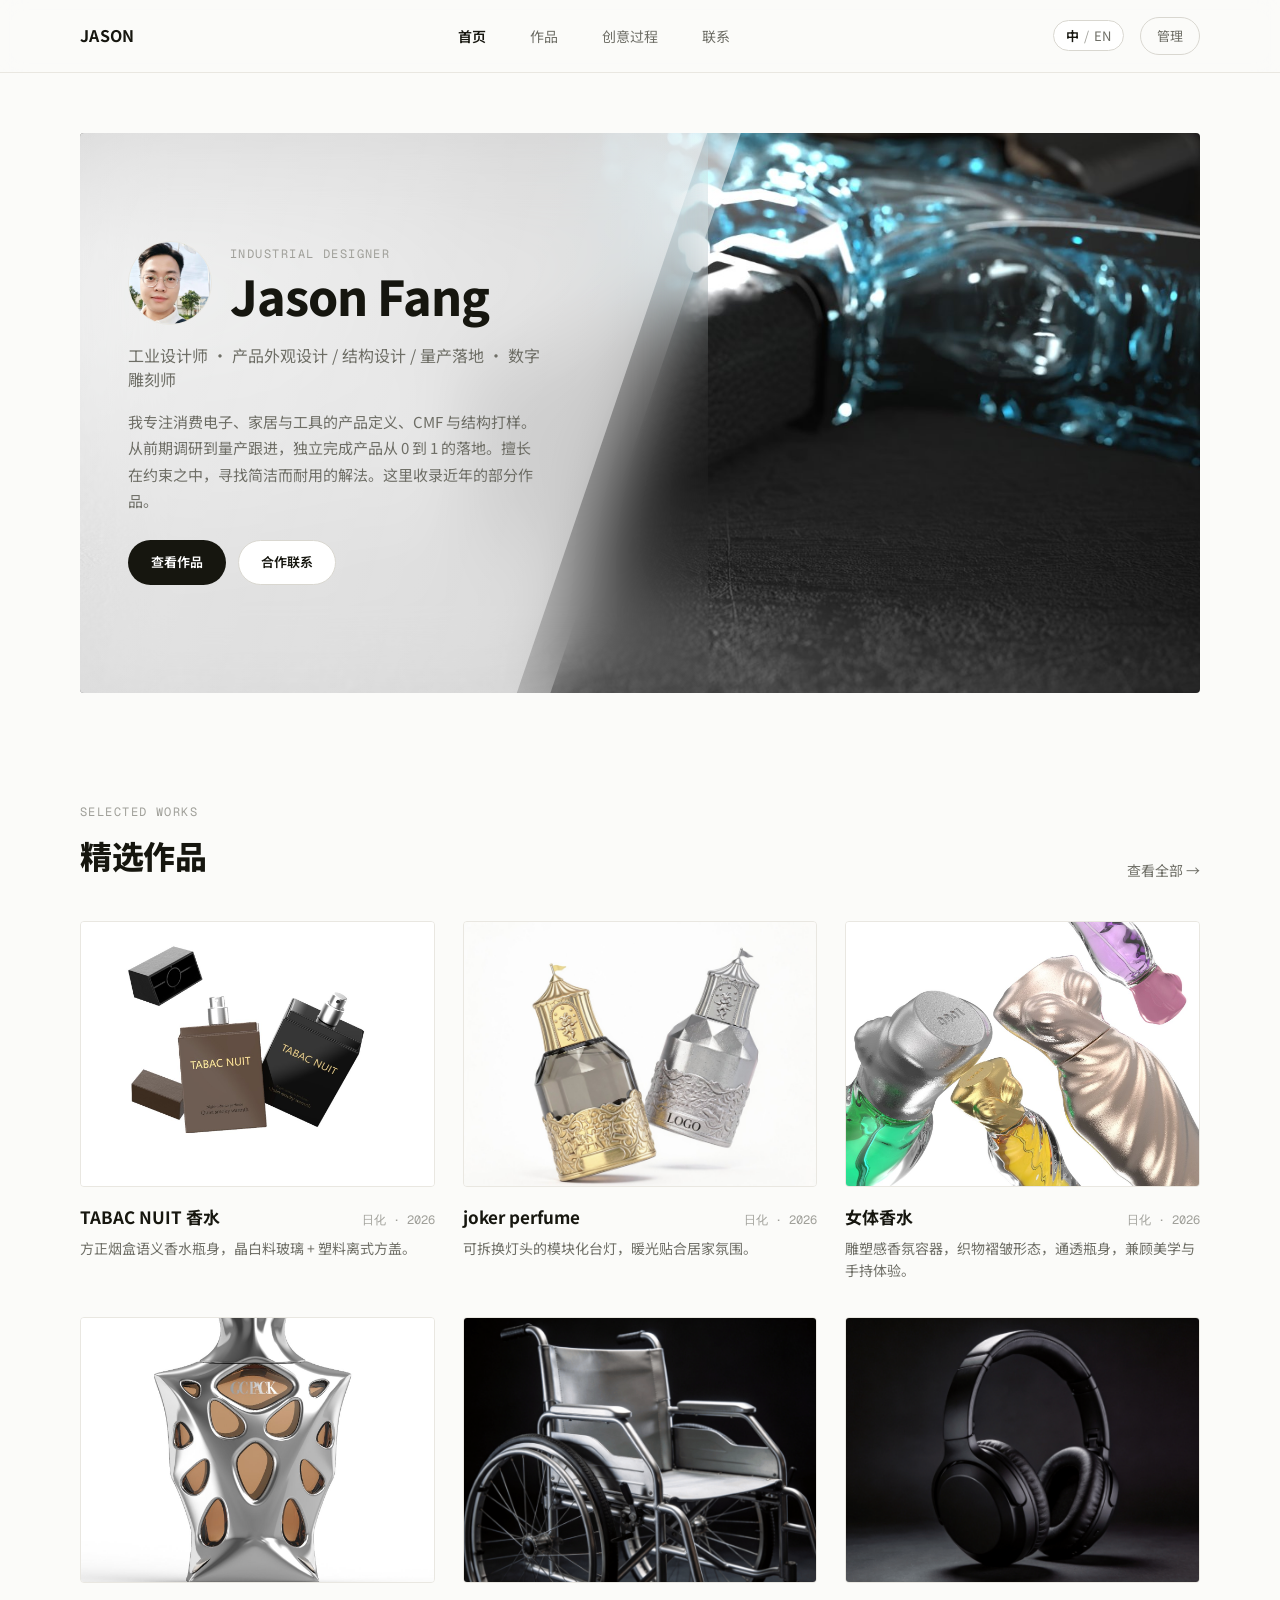
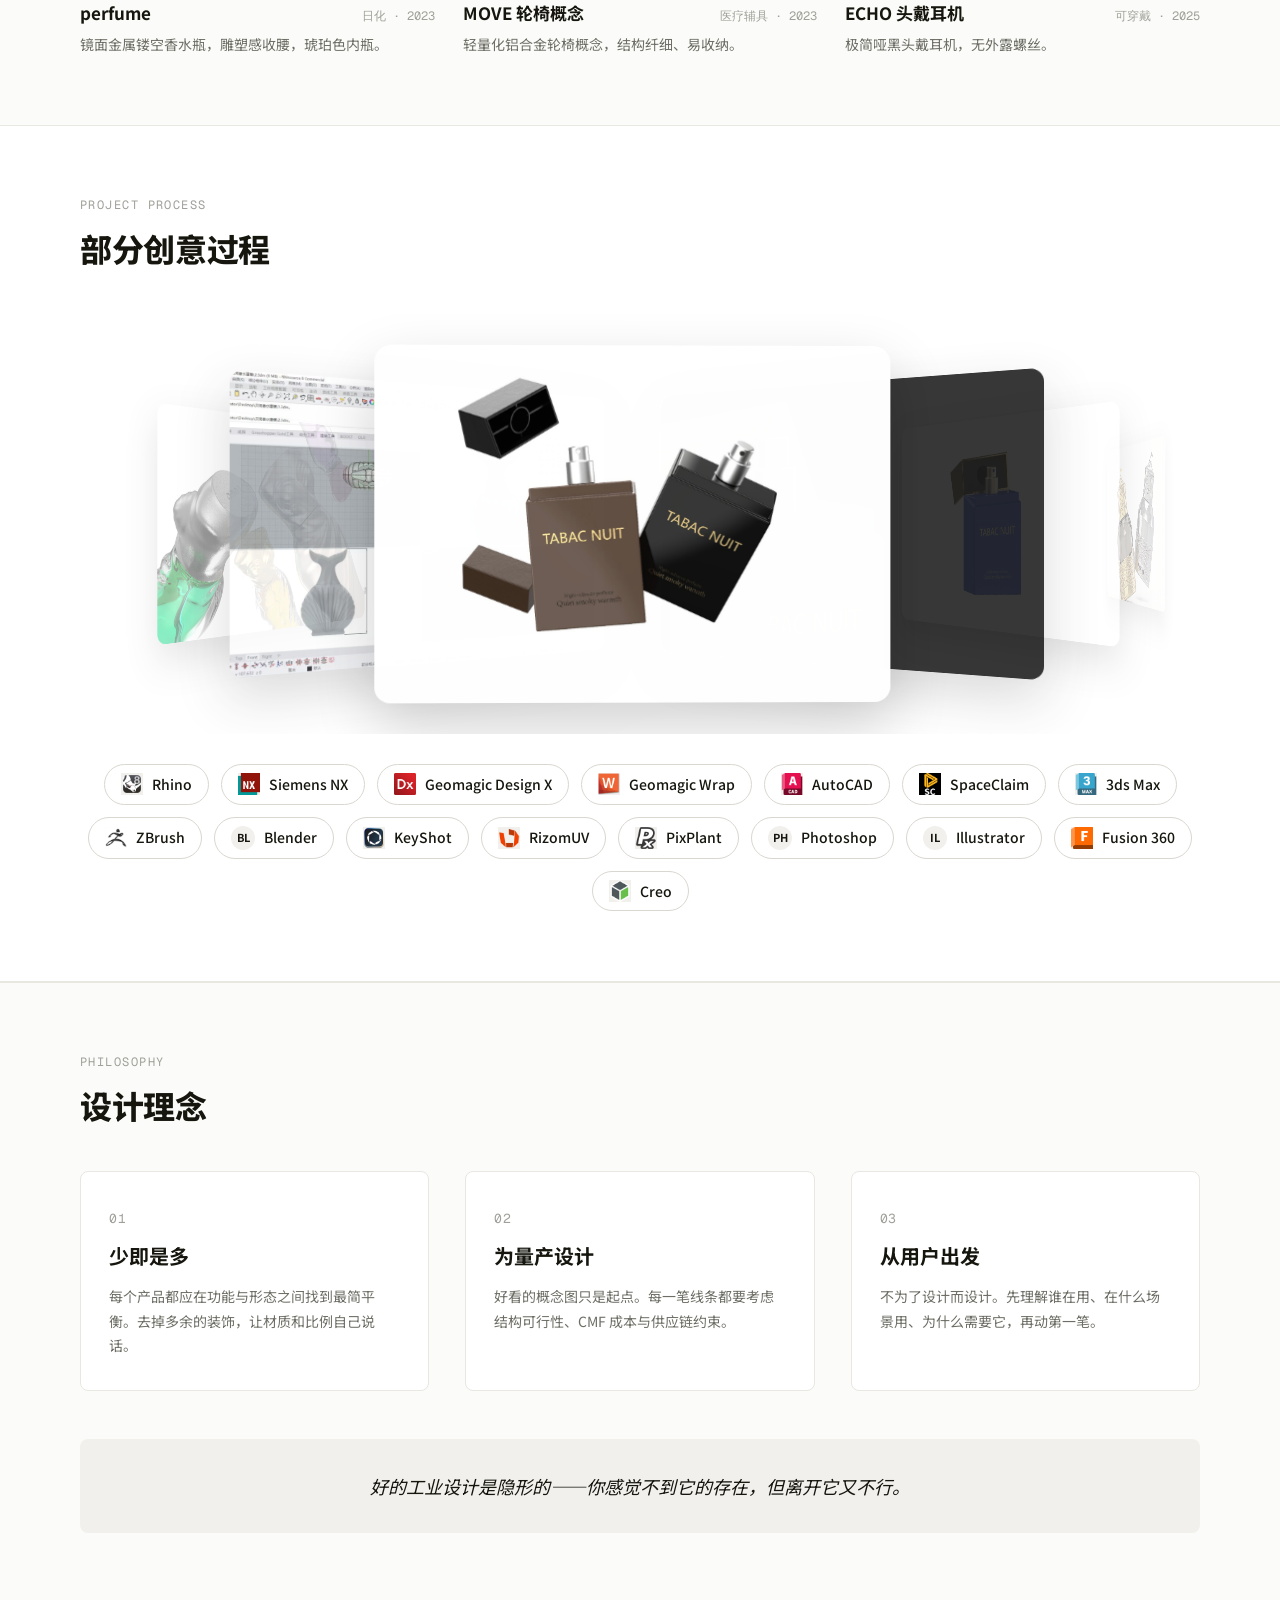
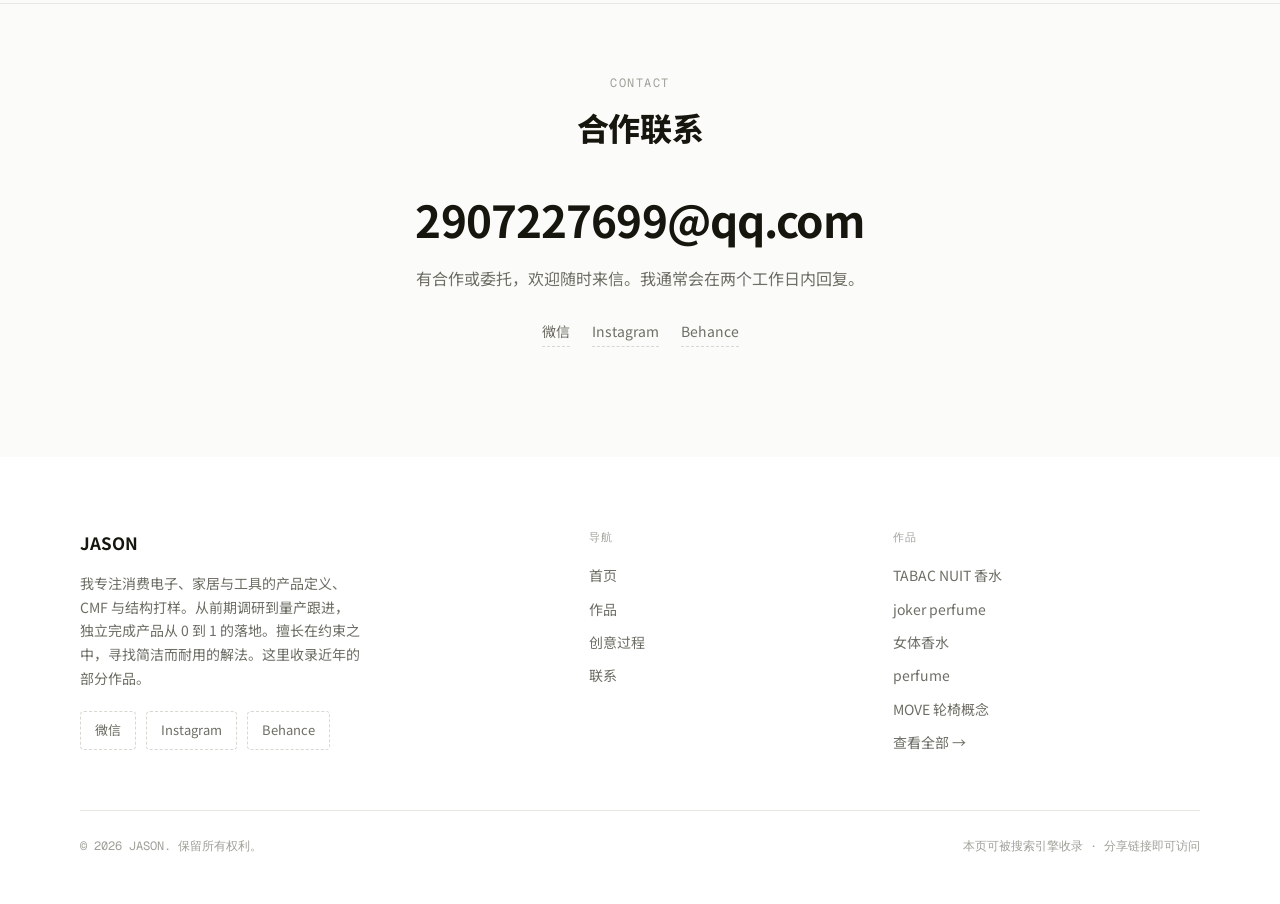
==== commit 122c968b: "bust css cache v=20260904i" ====
--- a/index.html
+++ b/index.html
@@ -8,7 +8,7 @@
     <link rel="preconnect" href="https://fonts.googleapis.com" />
     <link rel="preconnect" href="https://fonts.gstatic.com" crossorigin />
     <link href="https://fonts.googleapis.com/css2?family=Inter:wght@400;500;600;700;800&family=Noto+Sans+SC:wght@400;500;700;800&family=Geist+Mono:wght@400;500&display=swap" rel="stylesheet" />
-    <link rel="stylesheet" href="css/style-20260904h.css" />
+    <link rel="stylesheet" href="css/style-20260904i.css" />
     <script>
       /* 图片加载优化：在 HTML 解析阶段就发起 site.json 请求，与 css/js 并行下载，
          省掉「等 JS 下载完才开始请求数据」的一整轮 RTT，首屏图片因此更早开始加载。
--- a/css/style-20260904i.css
+++ b/css/style-20260904i.css
@@ -0,0 +1,492 @@
+/* ===================================================================
+   工业设计作品集 · 浅色极简（Behance 风）
+   设计令牌：米白底 / 近黑字 / 大留白 / 低饱和 / 克制强调
+   =================================================================== */
+:root {
+  --bg: #fbfbf9;
+  --surface: #ffffff;
+  --text: #16160f;
+  --muted: #6e6e66;
+  --faint: #a0a09a;
+  --line: #e9e7e1;
+  --line-strong: #d9d7d0;
+  --accent: #16160f;
+  --accent-soft: #f1f0ec;
+
+  --font-cn: "Noto Sans SC", -apple-system, BlinkMacSystemFont, "PingFang SC",
+    "Microsoft YaHei", sans-serif;
+  --font-en: "Inter", "Noto Sans SC", system-ui, sans-serif;
+  --font-mono: "Geist Mono", "JetBrains Mono", ui-monospace, SFMono-Regular, Menlo,
+    Consolas, monospace;
+
+  --radius: 4px;
+  --radius-lg: 8px;
+  --radius-pill: 999px;
+  --container: 1600px;
+}
+
+* { box-sizing: border-box; margin: 0; padding: 0; }
+
+html { scroll-behavior: smooth; }
+
+body {
+  background: var(--bg);
+  color: var(--text);
+  font-family: var(--font-cn);
+  -webkit-font-smoothing: antialiased;
+  text-rendering: optimizeLegibility;
+  line-height: 1.6;
+}
+
+a { color: inherit; text-decoration: none; }
+img { display: block; max-width: 100%; }
+/* 图片淡入：渲染后由 fadeImages() 加 fz，加载完成再淡入，避免白块/残缺闪烁；占位底色由各自容器提供 */
+img.fz { opacity: 0; transition: opacity .4s ease; background: var(--accent-soft); }
+img.fz.loaded { opacity: 1; }
+button { font-family: inherit; cursor: pointer; }
+
+.wrap { max-width: var(--container); margin: 0 auto; padding: 0 80px; }
+
+/* 英文 / 技术标签 */
+.en { font-family: var(--font-mono); font-size: 12px; letter-spacing: 0.12em;
+  text-transform: uppercase; color: var(--faint); }
+
+/* ===== 顶栏 ===== */
+.site-header {
+  position: sticky; top: 0; z-index: 30;
+  background: rgba(251, 251, 249, 0.82);
+  backdrop-filter: saturate(180%) blur(12px);
+  border-bottom: 1px solid var(--line);
+}
+.header-inner {
+  height: 72px; display: flex; align-items: center; justify-content: space-between;
+}
+.brand { font-size: 16px; font-weight: 700; letter-spacing: 0.02em; }
+.nav { display: flex; gap: 44px; align-items: center; }
+.nav a { font-size: 14px; color: var(--muted); transition: color 0.15s ease; position: relative; }
+.nav a:hover, .nav a.active { color: var(--text); }
+.nav a.active { font-weight: 600; }
+.header-actions { display: flex; align-items: center; gap: 16px; }
+.admin-link {
+  font-size: 13px; color: var(--muted); padding: 8px 16px;
+  border: 1px solid var(--line-strong); border-radius: var(--radius-pill);
+  transition: border-color 0.15s ease, color 0.15s ease;
+}
+.admin-link:hover { border-color: var(--text); color: var(--text); }
+
+/* ===== 语言切换（极简）===== */
+.lang-toggle {
+  display: inline-flex; align-items: center; gap: 4px;
+  font-size: 13px; color: var(--muted); line-height: 1;
+  padding: 8px 12px; border: 1px solid var(--line-strong);
+  border-radius: var(--radius-pill); background: var(--surface);
+  cursor: pointer; transition: border-color 0.15s ease, color 0.15s ease;
+}
+.lang-toggle:hover { border-color: var(--text); color: var(--text); }
+.lang-toggle [data-lang] { transition: color 0.15s ease; }
+.lang-toggle .on { color: var(--text); font-weight: 600; }
+.lang-toggle i { font-style: normal; color: var(--faint); margin: 0 1px; }
+
+/* 中英切换整页淡入淡出 */
+main, .site-footer { transition: opacity 0.18s ease; }
+.lang-fade { opacity: 0; }
+
+.nav-toggle { display: none; align-items: center; justify-content: center;
+  width: 40px; height: 40px; margin-left: 8px; border: 1px solid var(--line-strong);
+  border-radius: var(--radius); background: var(--surface); color: var(--text); }
+.nav-toggle.open { border-color: var(--text); }
+
+/* ===== 通用按钮 ===== */
+.btn {
+  display: inline-flex; align-items: center; justify-content: center; gap: 8px;
+  padding: 11px 22px; border-radius: var(--radius-pill);
+  font-size: 13px; font-weight: 600; border: 1px solid transparent;
+  transition: transform 0.12s ease, background 0.15s ease, border-color 0.15s ease;
+}
+.btn-primary { background: var(--accent); color: #fff; }
+.btn-primary:hover { transform: translateY(-1px); }
+.btn-ghost { background: var(--surface); color: var(--text); border-color: var(--line-strong); }
+.btn-ghost:hover { border-color: var(--text); }
+
+/* ===== 首页 Hero ===== */
+.home-hero { padding: 60px 0 40px; }
+/* 固定长方形横幅：背景图为固定 2:1 容器，按比例裁切、不拉伸铺满整屏。
+   本次仅调整左侧文字与头像的大小/位置，背景图显示方式保持原样未改动。 */
+.home-hero-grid { position: relative; display: block; }
+/* 文字层：绝对定位叠在横幅左侧磨砂区域之上；不参与背景图布局，故背景图不会被改动。
+   left 取 .wrap 的左右内边距(80px)，使文字层左缘与横幅左缘(及下方精选作品)对齐；
+   仅在 >1024px 生效，平板/手机下改为相对定位叠在横幅下方（见响应式）。 */
+.home-hero-content {
+  position: absolute; left: 80px; top: 0; bottom: 0; z-index: 2;
+  max-width: 40%;
+  display: flex; flex-direction: column; justify-content: center;
+  padding: 0 48px;
+}
+.hero-header { display: flex; align-items: center; gap: 18px; margin-bottom: 18px; }
+.hero-header-text { display: flex; flex-direction: column; gap: 6px; }
+.avatar {
+  width: 84px; height: 84px; border-radius: 50%;
+  background: var(--accent-soft); border: 1px solid var(--line);
+  object-fit: cover; display: flex; align-items: center; justify-content: center;
+  font-size: 28px; font-weight: 700; color: var(--muted); overflow: hidden;
+  flex: 0 0 auto;
+}
+.avatar img { width: 100%; height: 100%; object-fit: cover; }
+.home-name { font-size: 48px; font-weight: 800; line-height: 1.05; margin: 0; letter-spacing: -0.02em; }
+.home-title { font-size: 16px; color: var(--muted); margin-bottom: 18px; line-height: 1.5; }
+.home-bio { font-size: 15px; color: var(--muted); line-height: 1.75; max-width: 520px; }
+.home-cta { margin-top: 26px; display: flex; gap: 12px; }
+/* 固定横幅：相对定位、固定 2:1 比例，图片 object-fit:cover 居中裁切，不随视口拉伸铺满 */
+.home-visual {
+  position: relative;
+  width: 100%;
+  aspect-ratio: 2 / 1;
+  border: none; background: var(--accent-soft); border-radius: var(--radius);
+  overflow: hidden;
+  margin: 0;
+  z-index: 0;
+}
+.visual-frame { position: absolute; inset: 0; }
+.visual-frame img {
+  width: 100%; height: 100%; object-fit: cover; object-position: center;
+}
+/* 左侧斜切磨砂玻璃：整块斜形区域都是磨砂质感——
+   均匀半透明白 + 大幅模糊，让底图在整个左侧都透出磨砂纹理（而非只有中间一条） */
+.visual-frame::before {
+  content: '';
+  position: absolute; inset: 0;
+  background: linear-gradient(105deg,
+    rgba(255,255,255,0.55) 0%,
+    rgba(255,255,255,0.46) 55%,
+    rgba(255,255,255,0.38) 100%);
+  -webkit-backdrop-filter: blur(36px) saturate(135%) brightness(1.04);
+  backdrop-filter: blur(36px) saturate(135%) brightness(1.04);
+  -webkit-clip-path: polygon(0 0, 56% 0, 39% 100%, 0 100%);
+  clip-path: polygon(0 0, 56% 0, 39% 100%, 0 100%);
+  pointer-events: none;
+  z-index: 2;
+}
+/* 玻璃斜边高光：与磨砂层同向但外扩约 3%，被上层覆盖后只露出斜边的一道亮边，
+   模拟光线打在磨砂玻璃边缘的反光 */
+.visual-frame::after {
+  content: '';
+  position: absolute; inset: 0;
+  background: linear-gradient(105deg,
+    rgba(255,255,255,0.60) 0%,
+    rgba(255,255,255,0.55) 55%,
+    rgba(255,255,255,0.30) 100%);
+  -webkit-clip-path: polygon(0 0, 59% 0, 42% 100%, 0 100%);
+  clip-path: polygon(0 0, 59% 0, 42% 100%, 0 100%);
+  pointer-events: none;
+  z-index: 1;
+}
+
+/* ===== 区块标题 ===== */
+.section { padding: 70px 0; }
+.section-head {
+  display: flex; align-items: flex-end; justify-content: space-between;
+  margin-bottom: 40px; gap: 20px;
+}
+.section-head h2 { font-size: 32px; font-weight: 800; letter-spacing: -0.01em; margin-top: 8px; }
+.section-head .view-all { font-size: 14px; color: var(--muted); transition: color 0.15s ease; }
+.section-head .view-all:hover { color: var(--text); }
+
+/* ===== 作品网格（卡片）===== */
+.works-grid { display: grid; grid-template-columns: repeat(3, 1fr); gap: 36px 28px; }
+.work-card { display: block; }
+.work-card .thumb {
+  border-radius: var(--radius); overflow: hidden; background: var(--accent-soft);
+  aspect-ratio: 4 / 3; border: 1px solid var(--line);
+}
+.work-card .thumb img {
+  width: 100%; height: 100%; object-fit: cover;
+  transition: transform 0.5s cubic-bezier(0.2, 0.7, 0.2, 1);
+}
+.work-card:hover .thumb img { transform: scale(1.04); }
+.work-card .meta { display: flex; justify-content: space-between; align-items: baseline; margin-top: 16px; gap: 12px; }
+.work-card .title { font-size: 17px; font-weight: 700; }
+.work-card .cat { font-family: var(--font-mono); font-size: 12px; color: var(--faint); white-space: nowrap; }
+.work-card .summary { font-size: 14px; color: var(--muted); margin-top: 6px; }
+
+/* ===== 作品详情页 ===== */
+.detail-hero { padding: 90px 0 50px; }
+.detail-back { font-size: 14px; color: var(--muted); display: inline-block; margin-bottom: 28px; }
+.detail-back:hover { color: var(--text); }
+.detail-title { font-size: 44px; font-weight: 800; letter-spacing: -0.01em; }
+.detail-cat { font-family: var(--font-mono); font-size: 13px; color: var(--faint); margin-top: 10px; }
+.detail-cover {
+  margin-top: 36px; border-radius: var(--radius-lg); overflow: hidden;
+  border: 1px solid var(--line); background: var(--accent-soft); cursor: zoom-in;
+}
+.detail-cover img { width: 100%; max-height: 640px; object-fit: cover; }
+.detail-body { display: grid; grid-template-columns: 1.6fr 1fr; gap: 64px; padding: 56px 0 90px; align-items: start; }
+.detail-desc { font-size: 16px; color: var(--muted); line-height: 1.9; }
+.detail-desc p + p { margin-top: 18px; }
+.detail-side { position: sticky; top: 100px; }
+.detail-side .block { margin-bottom: 34px; }
+.detail-side .block .en { display: block; margin-bottom: 14px; }
+.params { display: flex; flex-direction: column; }
+.param-row { display: flex; justify-content: space-between; gap: 16px; padding: 12px 0; border-bottom: 1px solid var(--line); font-size: 14px; }
+.param-row:first-child { border-top: 1px solid var(--line); }
+.param-row .k { color: var(--muted); }
+.param-row .v { color: var(--text); font-weight: 500; text-align: right; }
+.gallery { display: grid; grid-template-columns: repeat(2, 1fr); gap: 16px; margin-top: 24px; }
+.gallery .g-img { border-radius: var(--radius); overflow: hidden; border: 1px solid var(--line); background: var(--accent-soft); aspect-ratio: 4 / 3; cursor: zoom-in; }
+.gallery .g-img img { width: 100%; height: 100%; object-fit: cover; }
+
+/* ===== 联系区（单块居中，与页脚无分隔线）===== */
+.contact-wrap { max-width: 760px; margin: 0 auto; text-align: center; }
+.contact-header { margin-bottom: 40px; }
+.contact-header h2 { font-size: 32px; font-weight: 800; letter-spacing: -0.01em; margin-top: 8px; }
+.contact-body { display: flex; flex-direction: column; align-items: center; gap: 18px; }
+.contact-email {
+  font-size: 44px; font-weight: 700; letter-spacing: -0.02em; line-height: 1.2;
+  color: var(--text); transition: opacity 0.15s ease;
+}
+.contact-email:hover { opacity: 0.65; }
+.contact-note { font-size: 16px; color: var(--muted); line-height: 1.8; max-width: 520px; }
+#socials { display: flex; flex-wrap: wrap; justify-content: center; gap: 14px 22px; margin-top: 10px; }
+#socials .social-link {
+  font-size: 14px; color: var(--muted); padding-bottom: 3px;
+  border-bottom: 1px solid var(--line-strong);
+  transition: color 0.15s ease, border-color 0.15s ease;
+}
+#socials .social-link:hover { color: var(--text); border-color: var(--text); }
+#socials .social-link.is-text { cursor: default; border-bottom-style: dashed; }
+
+/* ===== 页脚 ===== */
+.site-footer { background: var(--surface); padding: 72px 0 48px; margin-top: 40px; }
+.footer-inner { display: grid; grid-template-columns: 1.8fr 1fr 1.2fr; gap: 48px; margin-bottom: 56px; }
+.footer-brand { font-size: 17px; font-weight: 700; }
+.footer-desc { font-size: 14px; color: var(--muted); line-height: 1.7; max-width: 280px; margin-top: 16px; }
+.footer-socials { display: flex; flex-wrap: wrap; gap: 10px; margin-top: 20px; }
+.footer-socials .social-link {
+  display: inline-flex; align-items: center; justify-content: center;
+  min-height: 36px; padding: 8px 14px;
+  border-radius: var(--radius); border: 1px solid var(--line-strong);
+  font-size: 13px; color: var(--muted);
+  transition: border-color 0.15s ease, color 0.15s ease;
+}
+.footer-socials .social-link:hover { border-color: var(--text); color: var(--text); }
+.footer-socials .social-link.is-text { cursor: default; border-style: dashed; }
+
+.f-note:empty { display: none; }
+.footer-col-title { font-family: var(--font-mono); font-size: 11px; letter-spacing: 0.1em; text-transform: uppercase; color: var(--faint); margin-bottom: 18px; }
+.footer-links { display: flex; flex-direction: column; gap: 11px; }
+.footer-links a { font-size: 14px; color: var(--muted); transition: color 0.15s ease; }
+.footer-links a:hover { color: var(--text); }
+.footer-line { height: 1px; background: var(--line); margin-bottom: 26px; }
+.footer-bottom { display: flex; justify-content: space-between; align-items: center; gap: 16px; }
+.footer-bottom span { font-family: var(--font-mono); font-size: 12px; color: var(--faint); }
+
+/* ===== 设计理念 ===== */
+.philosophy-grid { display: grid; grid-template-columns: repeat(3, 1fr); gap: 36px; margin-top: 8px; }
+.philo-card { padding: 32px 28px; background: var(--surface); border: 1px solid var(--line); border-radius: var(--radius-lg); }
+.philo-num { font-family: var(--font-mono); font-size: 13px; color: var(--faint); letter-spacing: 0.06em; }
+.philo-title { font-size: 20px; font-weight: 700; margin: 10px 0 12px; }
+.philo-text { font-size: 14px; color: var(--muted); line-height: 1.75; }
+.philo-quote { margin-top: 48px; text-align: center; padding: 32px 40px; background: var(--accent-soft); border-radius: var(--radius-lg); }
+.philo-quote p { font-size: 18px; color: var(--text); line-height: 1.7; font-style: italic; }
+
+/* ===== 后台：理念编辑 ===== */
+.philo-edit .philo-row { display: grid; grid-template-columns: 80px 1fr 1.6fr 32px; gap: 8px; margin-bottom: 8px; align-items: start; }
+.philo-edit .philo-row input,
+.philo-edit .philo-row textarea { background: var(--bg); border: 1px solid var(--line-strong); border-radius: var(--radius); padding: 8px 10px; font-size: 13px; font-family: var(--font-cn); color: var(--text); outline: none; }
+
+@media (max-width: 1024px) {
+  .wrap { padding: 0 40px; }
+  .philosophy-grid { grid-template-columns: 1fr; gap: 20px; }
+}
+@media (max-width: 640px) {
+  .philo-quote { padding: 24px 20px; }
+  .philo-quote p { font-size: 16px; }
+}
+
+/* ===== 灯箱 ===== */
+.lightbox {
+  position: fixed; inset: 0; z-index: 90; background: rgba(22, 22, 15, 0.94);
+  display: flex; align-items: center; justify-content: center; padding: 48px;
+  opacity: 0; pointer-events: none; transition: opacity 0.2s ease;
+}
+.lightbox.open { opacity: 1; pointer-events: auto; }
+/* 灯箱：原图不缩放、不重压缩，清晰度与源文件一致；
+   改为「就绪后淡入」，避免黑屏等待与突然弹出 */
+.lightbox img {
+  max-width: 92vw; max-height: 88vh; border-radius: var(--radius); object-fit: contain;
+  opacity: 0; transform: scale(0.985);
+  transition: opacity 0.28s ease, transform 0.28s ease;
+}
+.lightbox img.lb-ready { opacity: 1; transform: none; }
+/* 加载指示：极简单圈，仅在大图未就绪时出现 */
+.lightbox.is-loading::after {
+  content: ''; position: absolute; left: 50%; top: 50%;
+  width: 26px; height: 26px; margin: -13px 0 0 -13px;
+  border: 2px solid rgba(255, 255, 255, 0.26);
+  border-top-color: rgba(255, 255, 255, 0.86);
+  border-radius: 50%;
+  animation: lbSpin 0.8s linear infinite;
+}
+@keyframes lbSpin { to { transform: rotate(360deg); } }
+@media (prefers-reduced-motion: reduce) {
+  .lightbox img { transition: opacity 0.01s linear; transform: none; }
+  .lightbox.is-loading::after { animation: none; }
+}
+.lightbox .close { position: absolute; top: 24px; right: 28px; color: #fff; font-size: 28px; line-height: 1; background: none; border: none; }
+
+/* ===== 滚动淡入（克制）===== */
+.reveal { opacity: 0; transform: translateY(18px); transition: opacity 0.7s ease, transform 0.7s ease; }
+.reveal.in { opacity: 1; transform: none; }
+
+/* ===== 后台 ===== */
+.admin-screen { min-height: 100vh; display: flex; flex-direction: column; }
+.login-wrap { flex: 1; display: flex; align-items: center; justify-content: center; padding: 24px; }
+.login-card { width: 400px; max-width: 100%; background: var(--surface); border: 1px solid var(--line); border-radius: var(--radius-lg); padding: 40px; }
+.login-card h1 { font-size: 26px; font-weight: 800; }
+.login-card .sub { font-size: 14px; color: var(--muted); margin: 10px 0 26px; line-height: 1.6; }
+.field { display: flex; flex-direction: column; gap: 8px; margin-bottom: 18px; }
+.field label { font-size: 13px; color: var(--muted); }
+.field input, .field textarea {
+  background: var(--bg); border: 1px solid var(--line-strong); border-radius: var(--radius);
+  padding: 11px 13px; font-size: 14px; font-family: var(--font-cn); color: var(--text); outline: none;
+}
+.field input:focus, .field textarea:focus { border-color: var(--text); }
+.login-error { color: #c0392b; font-size: 13px; min-height: 18px; margin-bottom: 10px; }
+
+.admin-shell { display: none; flex: 1; }
+.admin-shell.show { display: flex; }
+.admin-topbar { height: 64px; display: flex; align-items: center; justify-content: space-between; padding: 0 28px; border-bottom: 1px solid var(--line); background: var(--surface); position: sticky; top: 0; z-index: 20; }
+.admin-topbar .t { font-size: 15px; font-weight: 700; }
+.admin-body { display: flex; flex: 1; min-height: 0; }
+.admin-sidebar { width: 220px; flex: 0 0 220px; border-right: 1px solid var(--line); padding: 22px 14px; display: flex; flex-direction: column; gap: 4px; background: var(--bg); }
+.admin-sidebar a { font-size: 14px; color: var(--muted); padding: 10px 12px; border-radius: var(--radius); cursor: pointer; }
+.admin-sidebar a:hover { color: var(--text); }
+.admin-sidebar a.active { color: var(--text); background: var(--surface); font-weight: 600; border: 1px solid var(--line); }
+.admin-main { flex: 1; padding: 32px 40px; overflow: auto; }
+.admin-main h2 { font-size: 22px; font-weight: 800; margin-bottom: 6px; }
+.admin-tip { font-size: 13px; color: var(--muted); margin-bottom: 24px; }
+
+.list-rows { display: flex; flex-direction: column; gap: 12px; }
+.row { display: flex; align-items: center; gap: 16px; padding: 12px 16px; border: 1px solid var(--line); border-radius: var(--radius); background: var(--surface); }
+.row .thumb { width: 56px; height: 56px; flex: 0 0 56px; border-radius: var(--radius); overflow: hidden; background: var(--accent-soft); }
+.row .thumb img { width: 100%; height: 100%; object-fit: cover; }
+.row .rt { font-size: 15px; font-weight: 700; flex: 1; }
+.row .rm { font-family: var(--font-mono); font-size: 12px; color: var(--faint); }
+.row .acts { display: flex; gap: 8px; }
+.mini-btn { font-size: 13px; padding: 7px 13px; border-radius: var(--radius); border: 1px solid var(--line-strong); background: var(--surface); color: var(--muted); }
+.mini-btn:hover { border-color: var(--text); color: var(--text); }
+.mini-btn.danger:hover { border-color: #c0392b; color: #c0392b; }
+.mini-btn.signal { background: var(--accent); color: #fff; border-color: var(--accent); }
+
+.stats { display: flex; gap: 16px; flex-wrap: wrap; margin-bottom: 28px; }
+.stat { background: var(--surface); border: 1px solid var(--line); border-radius: var(--radius); padding: 18px 22px; min-width: 170px; }
+.stat .n { font-size: 28px; font-weight: 800; }
+.stat .l { font-size: 12px; color: var(--muted); font-family: var(--font-mono); margin-top: 4px; }
+
+/* 编辑弹窗 */
+.modal-mask { position: fixed; inset: 0; background: rgba(22,22,15,0.45); display: none; align-items: flex-start; justify-content: center; padding: 40px 20px; z-index: 60; overflow: auto; }
+.modal-mask.open { display: flex; }
+.modal { width: 560px; max-width: 100%; background: var(--surface); border: 1px solid var(--line); border-radius: var(--radius-lg); padding: 28px; }
+.modal h3 { font-size: 20px; font-weight: 800; margin-bottom: 20px; }
+.modal .grid2 { display: grid; grid-template-columns: 1fr 1fr; gap: 14px; }
+.modal .field { margin-bottom: 14px; }
+.dropzone {
+  border: 1.5px dashed var(--line-strong); border-radius: var(--radius); padding: 22px;
+  text-align: center; color: var(--muted); font-size: 13px; transition: 0.15s ease;
+  background: var(--bg); cursor: pointer;
+}
+.dropzone.drag { border-color: var(--text); color: var(--text); background: var(--accent-soft); }
+.thumbs { display: flex; flex-wrap: wrap; gap: 10px; margin-top: 14px; }
+.thumbs .t { position: relative; width: 72px; height: 72px; border-radius: var(--radius); overflow: hidden; border: 1px solid var(--line); }
+.thumbs .t img { width: 100%; height: 100%; object-fit: cover; }
+.thumbs .t.cover { border-color: var(--text); box-shadow: 0 0 0 2px var(--text); }
+.thumbs .t .x { position: absolute; top: 2px; right: 2px; width: 18px; height: 18px; border-radius: 50%; background: rgba(22,22,15,0.8); color: #fff; border: none; font-size: 11px; line-height: 1; }
+.thumbs .t .badge { position: absolute; bottom: 2px; left: 2px; font-size: 9px; font-family: var(--font-mono); background: var(--text); color: #fff; padding: 1px 5px; border-radius: 3px; }
+.params-edit .prow { display: grid; grid-template-columns: 1fr 1.4fr 32px; gap: 8px; margin-bottom: 8px; }
+.params-edit .prow input { background: var(--bg); border: 1px solid var(--line-strong); border-radius: var(--radius); padding: 8px 10px; font-size: 13px; font-family: var(--font-cn); color: var(--text); outline: none; }
+.modal-actions { display: flex; justify-content: flex-end; gap: 10px; margin-top: 18px; }
+
+/* ===== 响应式 ===== */
+@media (max-width: 1024px) {
+  .works-grid { grid-template-columns: repeat(2, 1fr); }
+  .home-hero-grid { display: flex; flex-direction: column; }
+  .home-hero-content { position: relative; left: auto; top: auto; bottom: auto; max-width: 100%; padding: 22px 0 0; justify-content: flex-start; }
+  .hero-header { gap: 16px; margin-bottom: 16px; }
+  .home-visual { width: 100%; aspect-ratio: 16 / 9; order: -1; }
+  .detail-body { grid-template-columns: 1fr; gap: 40px; }
+  .detail-side { position: static; }
+  .footer-inner { grid-template-columns: 1fr 1fr; gap: 36px; }
+  .footer-col-brand { grid-column: 1 / -1; }
+}
+@media (max-width: 640px) {
+  .wrap { padding: 0 22px; }
+  .home-visual { margin: 0; aspect-ratio: 3 / 2; }
+  .nav-toggle { display: inline-flex; }
+  .nav {
+    position: absolute; top: 100%; right: 22px; left: 22px;
+    flex-direction: column; align-items: stretch; gap: 2px;
+    background: var(--surface); border: 1px solid var(--line);
+    border-radius: var(--radius-lg); padding: 8px 10px;
+    box-shadow: 0 14px 34px rgba(0,0,0,.12); display: none; z-index: 40;
+  }
+  .nav.open { display: flex; }
+  .nav a { padding: 11px 8px; font-size: 15px; }
+  .nav a.active { background: var(--accent-soft); border-radius: var(--radius); }
+  .works-grid { grid-template-columns: 1fr; }
+  .hero-header { flex-direction: column; align-items: flex-start; gap: 14px; margin-bottom: 14px; }
+  .avatar { width: 68px; height: 68px; font-size: 22px; }
+  .home-name { font-size: 36px; }
+  .home-title { font-size: 15px; margin-bottom: 14px; }
+  .home-bio { font-size: 14px; line-height: 1.7; }
+  .home-cta { margin-top: 22px; gap: 10px; }
+  .btn { padding: 11px 20px; font-size: 13px; }
+  .detail-title { font-size: 32px; }
+  .section-head { flex-direction: column; align-items: flex-start; }
+  .contact-email { font-size: 30px; }
+  .contact-header h2 { font-size: 26px; }
+  .contact-note { font-size: 15px; }
+  .footer-inner { grid-template-columns: 1fr; }
+  .footer-bottom { flex-direction: column; align-items: flex-start; gap: 8px; }
+  .admin-sidebar { width: 100%; flex-direction: row; overflow-x: auto; border-right: none; border-bottom: 1px solid var(--line); }
+  .modal .grid2 { grid-template-columns: 1fr; }
+}
+
+/* ===== 项目过程（3D 透视滚动条带 + 软件图标） ===== */
+.process-stage {
+  position: relative;
+  height: 420px;
+  overflow: hidden;
+  margin: 26px 0 4px;
+  -webkit-mask-image: linear-gradient(to right, transparent, #000 10%, #000 90%, transparent);
+  mask-image: linear-gradient(to right, transparent, #000 10%, #000 90%, transparent);
+}
+.process-track { position: absolute; left: 0; right: 0; top: 50%; height: 0; }
+.process-item {
+  position: absolute; left: 50%; top: 0;
+  width: 520px; height: 360px; margin-left: -260px; margin-top: -180px;
+  border-radius: 16px; overflow: hidden;
+  background: var(--line); box-shadow: 0 24px 60px rgba(0,0,0,.18);
+  will-change: transform, opacity; backface-visibility: hidden;
+}
+.process-item img { width: 100%; height: 100%; object-fit: cover; display: block; }
+.process-software {
+  display: flex; flex-wrap: wrap; gap: 12px;
+  justify-content: center; margin-top: 30px;
+}
+.sw-pill {
+  display: inline-flex; align-items: center; gap: 9px;
+  padding: 8px 16px; border: 1px solid var(--line-strong);
+  border-radius: 999px; background: var(--surface);
+  color: var(--text); font-size: 14px; font-weight: 500;
+}
+.sw-ico { width: 22px; height: 22px; object-fit: contain; display: inline-flex; align-items: center; justify-content: center; }
+.sw-ico svg, .sw-ico img { width: 100%; height: 100%; display: block; object-fit: contain; }
+.sw-letter {
+  width: 24px; height: 24px; border-radius: 50%;
+  background: var(--accent-soft); color: var(--accent);
+  font-size: 11px; font-weight: 700; display: inline-flex;
+  align-items: center; justify-content: center;
+}
+@media (max-width: 1024px) {
+  .process-stage { height: 320px; }
+  .process-item { width: 380px; height: 260px; margin-left: -190px; margin-top: -130px; }
+}
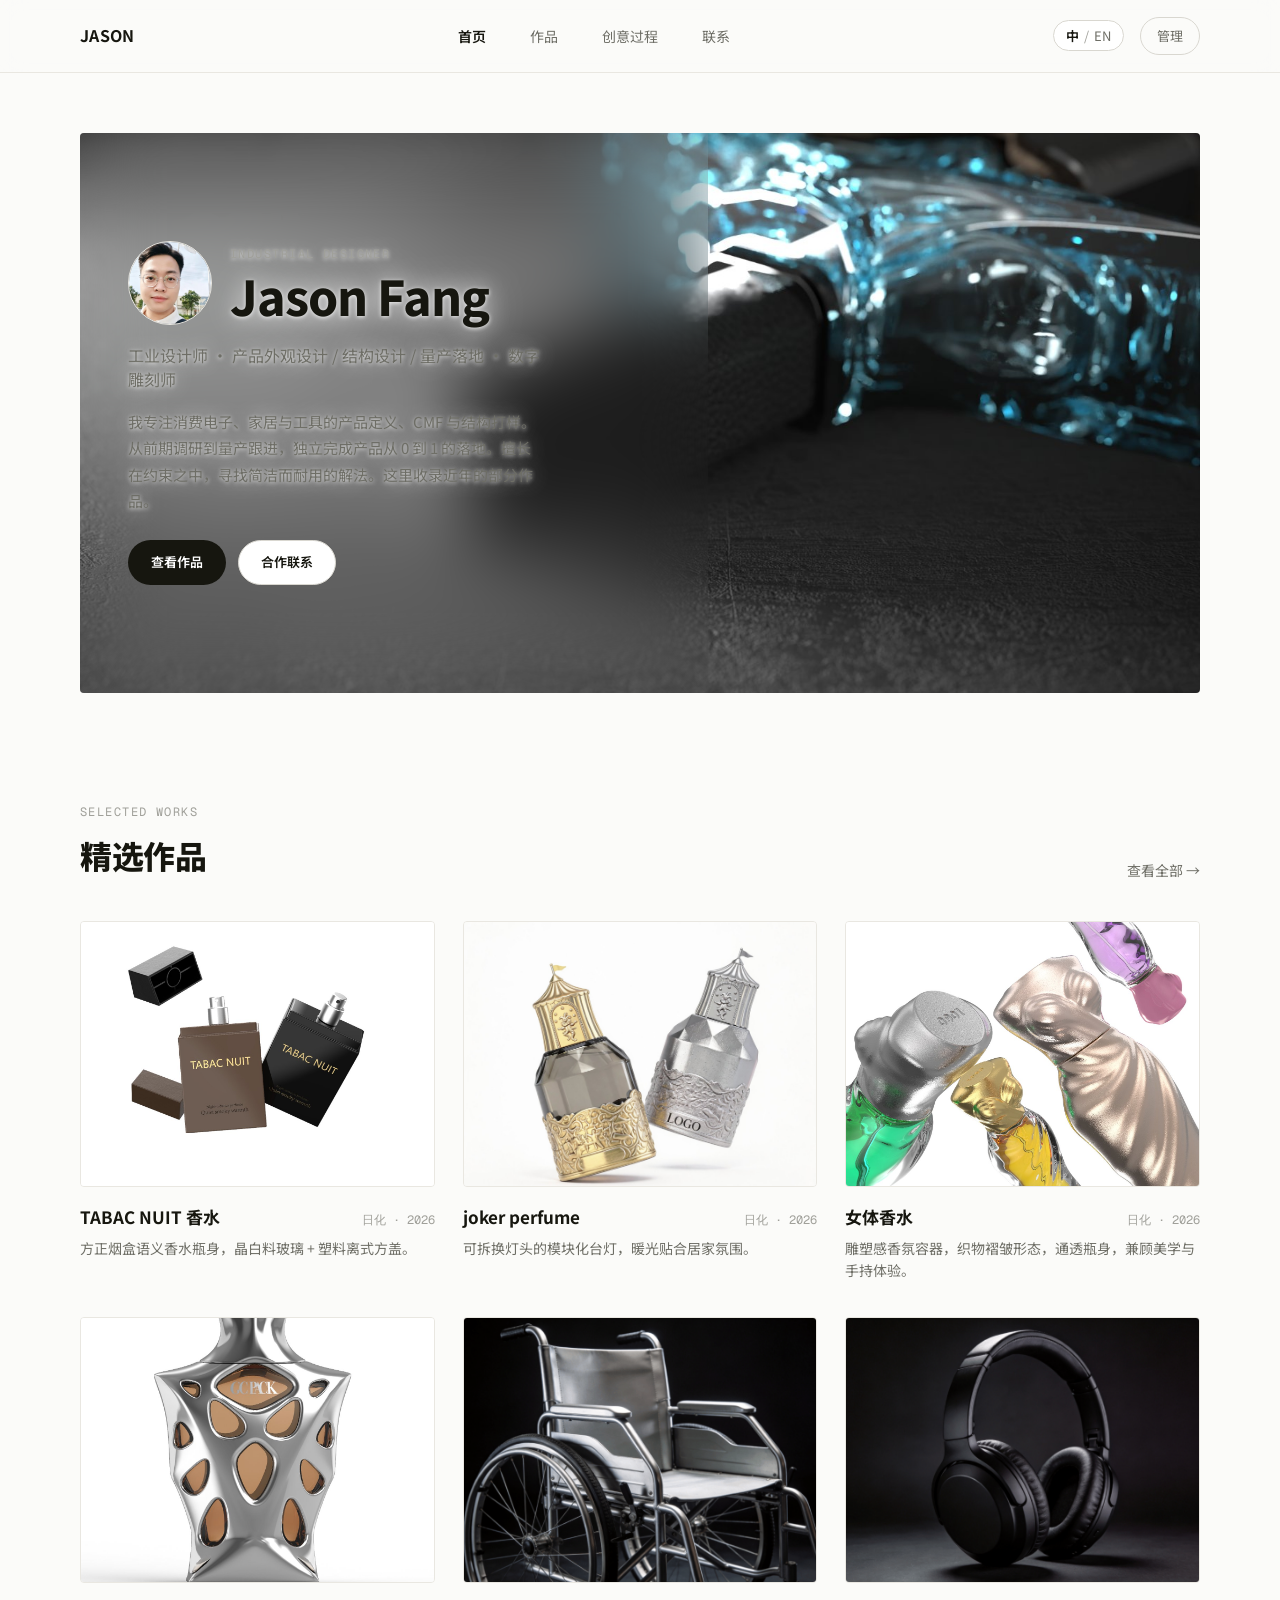
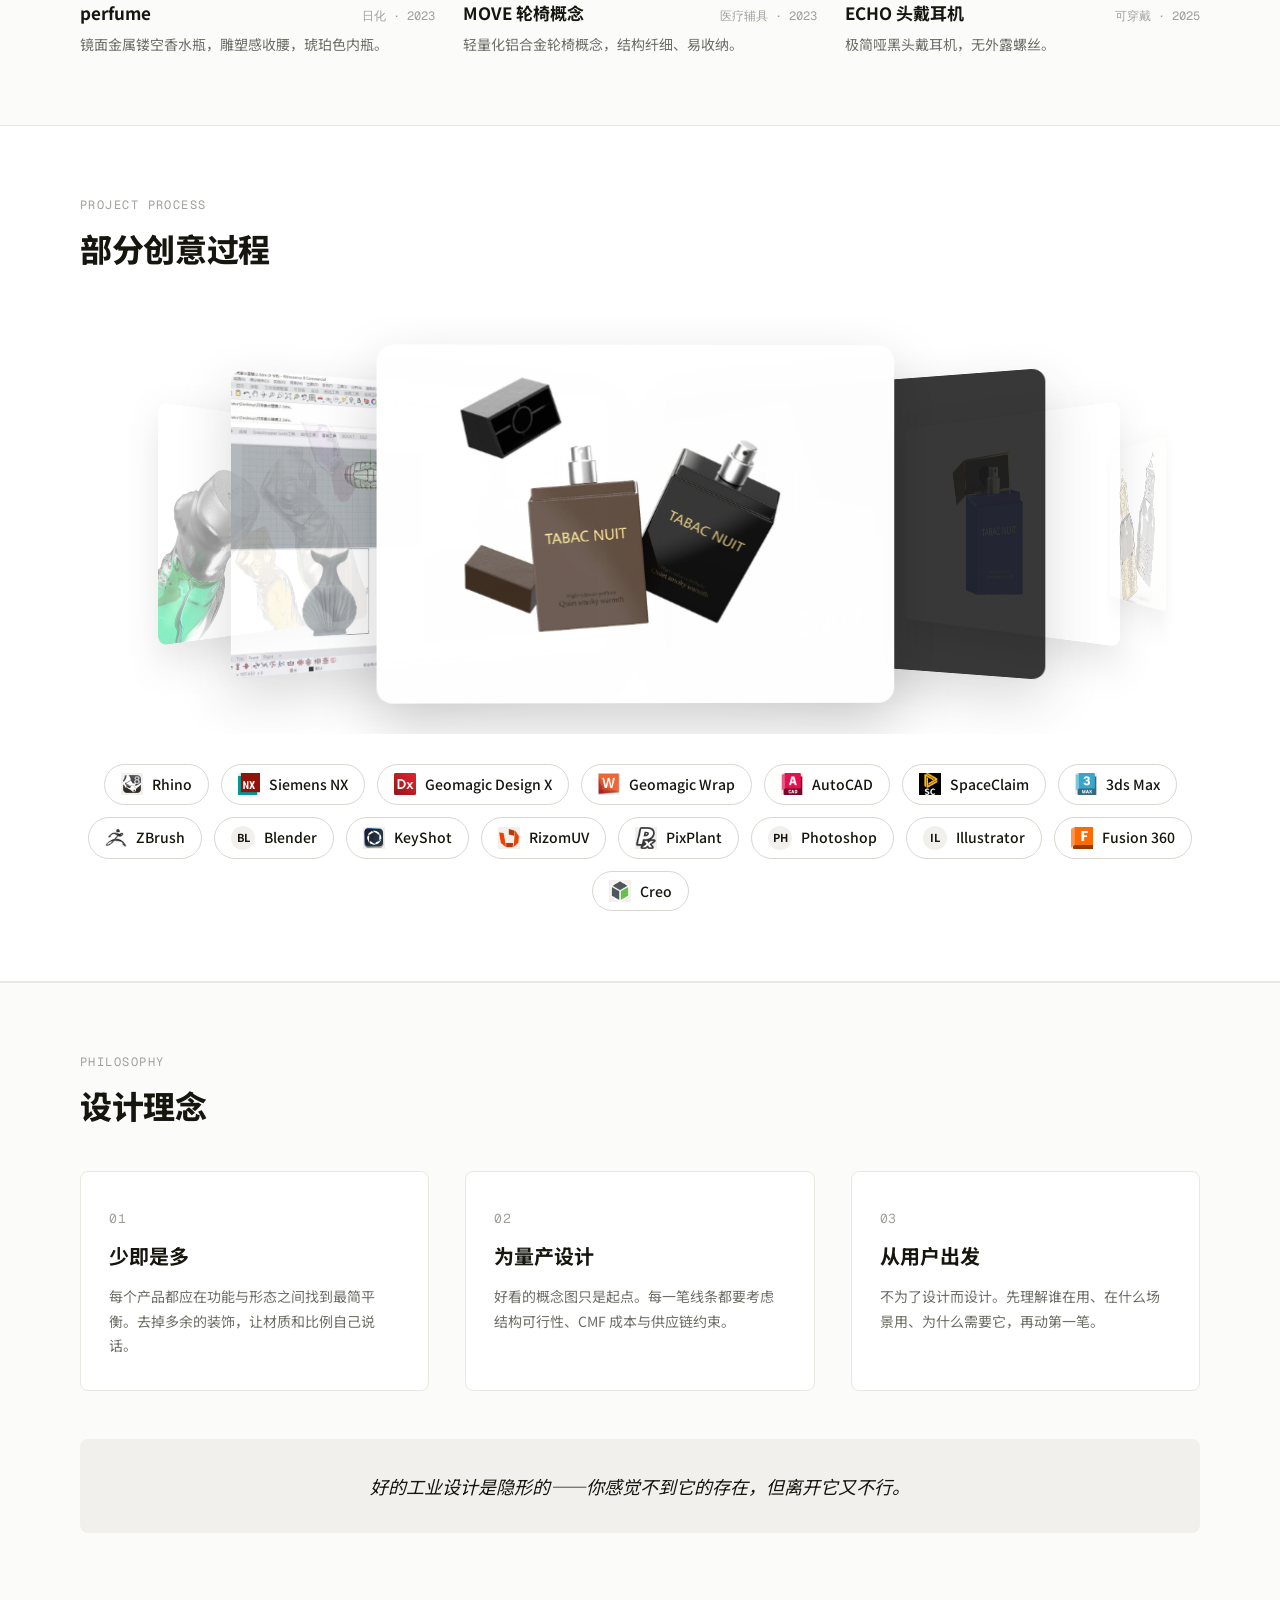
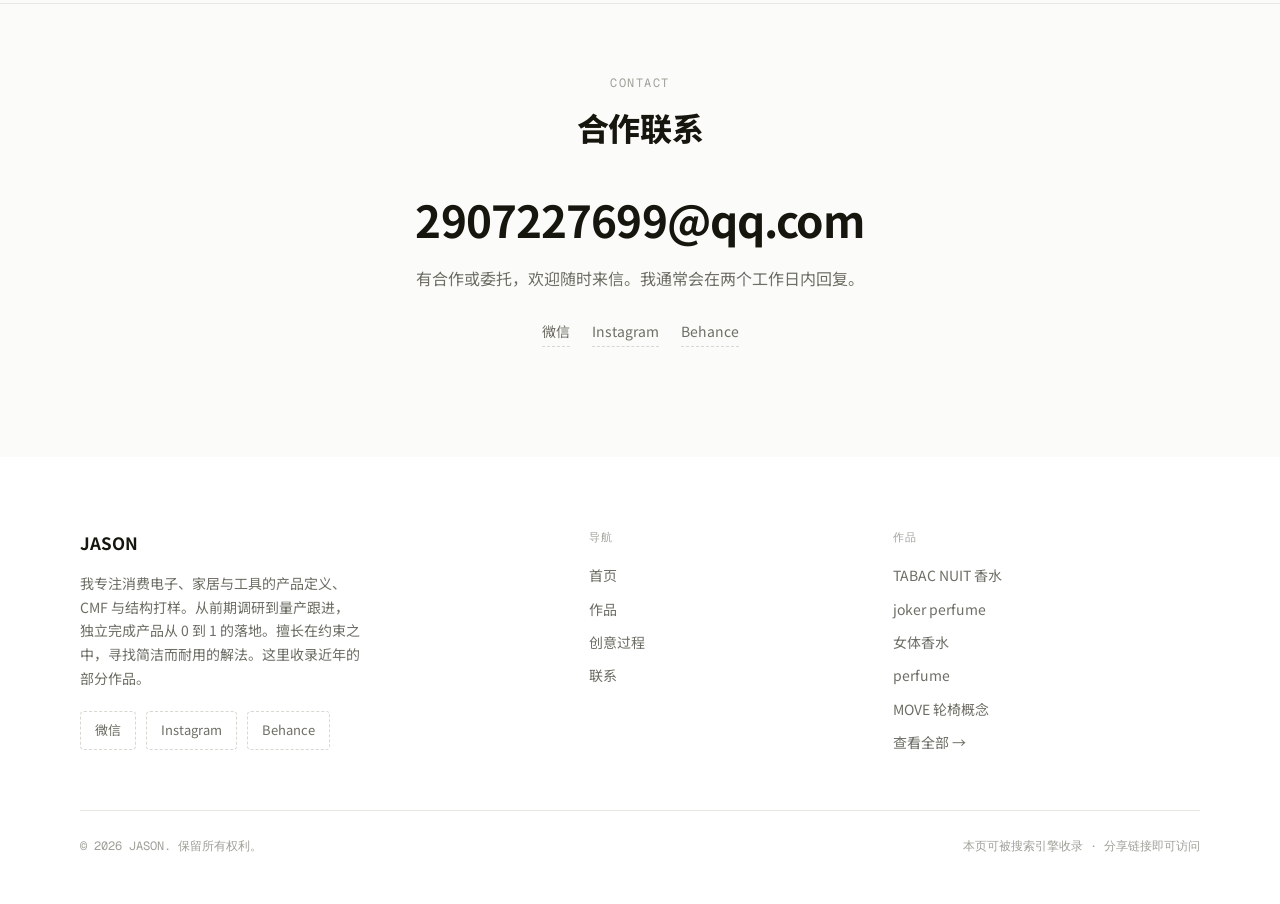
==== commit a90b8686: "bust css cache v=20260904j" ====
--- a/index.html
+++ b/index.html
@@ -8,7 +8,7 @@
     <link rel="preconnect" href="https://fonts.googleapis.com" />
     <link rel="preconnect" href="https://fonts.gstatic.com" crossorigin />
     <link href="https://fonts.googleapis.com/css2?family=Inter:wght@400;500;600;700;800&family=Noto+Sans+SC:wght@400;500;700;800&family=Geist+Mono:wght@400;500&display=swap" rel="stylesheet" />
-    <link rel="stylesheet" href="css/style-20260904i.css" />
+    <link rel="stylesheet" href="css/style-20260904j.css" />
     <script>
       /* 图片加载优化：在 HTML 解析阶段就发起 site.json 请求，与 css/js 并行下载，
          省掉「等 JS 下载完才开始请求数据」的一整轮 RTT，首屏图片因此更早开始加载。
--- a/css/style-20260904j.css
+++ b/css/style-20260904j.css
@@ -0,0 +1,482 @@
+/* ===================================================================
+   工业设计作品集 · 浅色极简（Behance 风）
+   设计令牌：米白底 / 近黑字 / 大留白 / 低饱和 / 克制强调
+   =================================================================== */
+:root {
+  --bg: #fbfbf9;
+  --surface: #ffffff;
+  --text: #16160f;
+  --muted: #6e6e66;
+  --faint: #a0a09a;
+  --line: #e9e7e1;
+  --line-strong: #d9d7d0;
+  --accent: #16160f;
+  --accent-soft: #f1f0ec;
+
+  --font-cn: "Noto Sans SC", -apple-system, BlinkMacSystemFont, "PingFang SC",
+    "Microsoft YaHei", sans-serif;
+  --font-en: "Inter", "Noto Sans SC", system-ui, sans-serif;
+  --font-mono: "Geist Mono", "JetBrains Mono", ui-monospace, SFMono-Regular, Menlo,
+    Consolas, monospace;
+
+  --radius: 4px;
+  --radius-lg: 8px;
+  --radius-pill: 999px;
+  --container: 1600px;
+}
+
+* { box-sizing: border-box; margin: 0; padding: 0; }
+
+html { scroll-behavior: smooth; }
+
+body {
+  background: var(--bg);
+  color: var(--text);
+  font-family: var(--font-cn);
+  -webkit-font-smoothing: antialiased;
+  text-rendering: optimizeLegibility;
+  line-height: 1.6;
+}
+
+a { color: inherit; text-decoration: none; }
+img { display: block; max-width: 100%; }
+/* 图片淡入：渲染后由 fadeImages() 加 fz，加载完成再淡入，避免白块/残缺闪烁；占位底色由各自容器提供 */
+img.fz { opacity: 0; transition: opacity .4s ease; background: var(--accent-soft); }
+img.fz.loaded { opacity: 1; }
+button { font-family: inherit; cursor: pointer; }
+
+.wrap { max-width: var(--container); margin: 0 auto; padding: 0 80px; }
+
+/* 英文 / 技术标签 */
+.en { font-family: var(--font-mono); font-size: 12px; letter-spacing: 0.12em;
+  text-transform: uppercase; color: var(--faint); }
+
+/* ===== 顶栏 ===== */
+.site-header {
+  position: sticky; top: 0; z-index: 30;
+  background: rgba(251, 251, 249, 0.82);
+  backdrop-filter: saturate(180%) blur(12px);
+  border-bottom: 1px solid var(--line);
+}
+.header-inner {
+  height: 72px; display: flex; align-items: center; justify-content: space-between;
+}
+.brand { font-size: 16px; font-weight: 700; letter-spacing: 0.02em; }
+.nav { display: flex; gap: 44px; align-items: center; }
+.nav a { font-size: 14px; color: var(--muted); transition: color 0.15s ease; position: relative; }
+.nav a:hover, .nav a.active { color: var(--text); }
+.nav a.active { font-weight: 600; }
+.header-actions { display: flex; align-items: center; gap: 16px; }
+.admin-link {
+  font-size: 13px; color: var(--muted); padding: 8px 16px;
+  border: 1px solid var(--line-strong); border-radius: var(--radius-pill);
+  transition: border-color 0.15s ease, color 0.15s ease;
+}
+.admin-link:hover { border-color: var(--text); color: var(--text); }
+
+/* ===== 语言切换（极简）===== */
+.lang-toggle {
+  display: inline-flex; align-items: center; gap: 4px;
+  font-size: 13px; color: var(--muted); line-height: 1;
+  padding: 8px 12px; border: 1px solid var(--line-strong);
+  border-radius: var(--radius-pill); background: var(--surface);
+  cursor: pointer; transition: border-color 0.15s ease, color 0.15s ease;
+}
+.lang-toggle:hover { border-color: var(--text); color: var(--text); }
+.lang-toggle [data-lang] { transition: color 0.15s ease; }
+.lang-toggle .on { color: var(--text); font-weight: 600; }
+.lang-toggle i { font-style: normal; color: var(--faint); margin: 0 1px; }
+
+/* 中英切换整页淡入淡出 */
+main, .site-footer { transition: opacity 0.18s ease; }
+.lang-fade { opacity: 0; }
+
+.nav-toggle { display: none; align-items: center; justify-content: center;
+  width: 40px; height: 40px; margin-left: 8px; border: 1px solid var(--line-strong);
+  border-radius: var(--radius); background: var(--surface); color: var(--text); }
+.nav-toggle.open { border-color: var(--text); }
+
+/* ===== 通用按钮 ===== */
+.btn {
+  display: inline-flex; align-items: center; justify-content: center; gap: 8px;
+  padding: 11px 22px; border-radius: var(--radius-pill);
+  font-size: 13px; font-weight: 600; border: 1px solid transparent;
+  transition: transform 0.12s ease, background 0.15s ease, border-color 0.15s ease;
+}
+.btn-primary { background: var(--accent); color: #fff; }
+.btn-primary:hover { transform: translateY(-1px); }
+.btn-ghost { background: var(--surface); color: var(--text); border-color: var(--line-strong); }
+.btn-ghost:hover { border-color: var(--text); }
+
+/* ===== 首页 Hero ===== */
+.home-hero { padding: 60px 0 40px; }
+/* 固定长方形横幅：背景图为固定 2:1 容器，按比例裁切、不拉伸铺满整屏。
+   本次仅调整左侧文字与头像的大小/位置，背景图显示方式保持原样未改动。 */
+.home-hero-grid { position: relative; display: block; }
+/* 文字层：绝对定位叠在横幅左侧磨砂区域之上；不参与背景图布局，故背景图不会被改动。
+   left 取 .wrap 的左右内边距(80px)，使文字层左缘与横幅左缘(及下方精选作品)对齐；
+   仅在 >1024px 生效，平板/手机下改为相对定位叠在横幅下方（见响应式）。 */
+.home-hero-content {
+  position: absolute; left: 80px; top: 0; bottom: 0; z-index: 2;
+  max-width: 40%;
+  display: flex; flex-direction: column; justify-content: center;
+  padding: 0 48px;
+}
+.hero-header { display: flex; align-items: center; gap: 18px; margin-bottom: 18px; }
+.hero-header-text { display: flex; flex-direction: column; gap: 6px; }
+.avatar {
+  width: 84px; height: 84px; border-radius: 50%;
+  background: var(--accent-soft); border: 1px solid var(--line);
+  object-fit: cover; display: flex; align-items: center; justify-content: center;
+  font-size: 28px; font-weight: 700; color: var(--muted); overflow: hidden;
+  flex: 0 0 auto;
+}
+.avatar img { width: 100%; height: 100%; object-fit: cover; }
+.home-name { font-size: 48px; font-weight: 800; line-height: 1.05; margin: 0; letter-spacing: -0.02em; }
+.home-title { font-size: 16px; color: var(--muted); margin-bottom: 18px; line-height: 1.5; }
+.home-bio { font-size: 15px; color: var(--muted); line-height: 1.75; max-width: 520px; }
+.home-cta { margin-top: 26px; display: flex; gap: 12px; }
+/* 文字柔和阴影：磨砂区不加白后，用轻微白色光晕保证文字在暗图上仍可读 */
+.home-hero-content .en,
+.home-name, .home-title, .home-bio {
+  text-shadow: 0 1px 4px rgba(255,255,255,0.85), 0 0 22px rgba(255,255,255,0.65), 0 0 44px rgba(255,255,255,0.40);
+}
+/* 固定横幅：相对定位、固定 2:1 比例，图片 object-fit:cover 居中裁切，不随视口拉伸铺满 */
+.home-visual {
+  position: relative;
+  width: 100%;
+  aspect-ratio: 2 / 1;
+  border: none; background: var(--accent-soft); border-radius: var(--radius);
+  overflow: hidden;
+  margin: 0;
+  z-index: 0;
+}
+.visual-frame { position: absolute; inset: 0; }
+.visual-frame img {
+  width: 100%; height: 100%; object-fit: cover; object-position: center;
+}
+/* 左侧斜切磨砂玻璃：纯模糊版——不加任何白色/灰色底色，
+   磨砂区域显示的就是图片本身的模糊版，颜色完全不变 */
+.visual-frame::before {
+  content: '';
+  position: absolute; inset: 0;
+  background: none;
+  -webkit-backdrop-filter: blur(36px);
+  backdrop-filter: blur(36px);
+  -webkit-clip-path: polygon(0 0, 56% 0, 39% 100%, 0 100%);
+  clip-path: polygon(0 0, 56% 0, 39% 100%, 0 100%);
+  pointer-events: none;
+  z-index: 2;
+}
+/* 斜边高光层一并移除：不叠加任何白色元素 */
+.visual-frame::after { content: none; }
+
+/* ===== 区块标题 ===== */
+.section { padding: 70px 0; }
+.section-head {
+  display: flex; align-items: flex-end; justify-content: space-between;
+  margin-bottom: 40px; gap: 20px;
+}
+.section-head h2 { font-size: 32px; font-weight: 800; letter-spacing: -0.01em; margin-top: 8px; }
+.section-head .view-all { font-size: 14px; color: var(--muted); transition: color 0.15s ease; }
+.section-head .view-all:hover { color: var(--text); }
+
+/* ===== 作品网格（卡片）===== */
+.works-grid { display: grid; grid-template-columns: repeat(3, 1fr); gap: 36px 28px; }
+.work-card { display: block; }
+.work-card .thumb {
+  border-radius: var(--radius); overflow: hidden; background: var(--accent-soft);
+  aspect-ratio: 4 / 3; border: 1px solid var(--line);
+}
+.work-card .thumb img {
+  width: 100%; height: 100%; object-fit: cover;
+  transition: transform 0.5s cubic-bezier(0.2, 0.7, 0.2, 1);
+}
+.work-card:hover .thumb img { transform: scale(1.04); }
+.work-card .meta { display: flex; justify-content: space-between; align-items: baseline; margin-top: 16px; gap: 12px; }
+.work-card .title { font-size: 17px; font-weight: 700; }
+.work-card .cat { font-family: var(--font-mono); font-size: 12px; color: var(--faint); white-space: nowrap; }
+.work-card .summary { font-size: 14px; color: var(--muted); margin-top: 6px; }
+
+/* ===== 作品详情页 ===== */
+.detail-hero { padding: 90px 0 50px; }
+.detail-back { font-size: 14px; color: var(--muted); display: inline-block; margin-bottom: 28px; }
+.detail-back:hover { color: var(--text); }
+.detail-title { font-size: 44px; font-weight: 800; letter-spacing: -0.01em; }
+.detail-cat { font-family: var(--font-mono); font-size: 13px; color: var(--faint); margin-top: 10px; }
+.detail-cover {
+  margin-top: 36px; border-radius: var(--radius-lg); overflow: hidden;
+  border: 1px solid var(--line); background: var(--accent-soft); cursor: zoom-in;
+}
+.detail-cover img { width: 100%; max-height: 640px; object-fit: cover; }
+.detail-body { display: grid; grid-template-columns: 1.6fr 1fr; gap: 64px; padding: 56px 0 90px; align-items: start; }
+.detail-desc { font-size: 16px; color: var(--muted); line-height: 1.9; }
+.detail-desc p + p { margin-top: 18px; }
+.detail-side { position: sticky; top: 100px; }
+.detail-side .block { margin-bottom: 34px; }
+.detail-side .block .en { display: block; margin-bottom: 14px; }
+.params { display: flex; flex-direction: column; }
+.param-row { display: flex; justify-content: space-between; gap: 16px; padding: 12px 0; border-bottom: 1px solid var(--line); font-size: 14px; }
+.param-row:first-child { border-top: 1px solid var(--line); }
+.param-row .k { color: var(--muted); }
+.param-row .v { color: var(--text); font-weight: 500; text-align: right; }
+.gallery { display: grid; grid-template-columns: repeat(2, 1fr); gap: 16px; margin-top: 24px; }
+.gallery .g-img { border-radius: var(--radius); overflow: hidden; border: 1px solid var(--line); background: var(--accent-soft); aspect-ratio: 4 / 3; cursor: zoom-in; }
+.gallery .g-img img { width: 100%; height: 100%; object-fit: cover; }
+
+/* ===== 联系区（单块居中，与页脚无分隔线）===== */
+.contact-wrap { max-width: 760px; margin: 0 auto; text-align: center; }
+.contact-header { margin-bottom: 40px; }
+.contact-header h2 { font-size: 32px; font-weight: 800; letter-spacing: -0.01em; margin-top: 8px; }
+.contact-body { display: flex; flex-direction: column; align-items: center; gap: 18px; }
+.contact-email {
+  font-size: 44px; font-weight: 700; letter-spacing: -0.02em; line-height: 1.2;
+  color: var(--text); transition: opacity 0.15s ease;
+}
+.contact-email:hover { opacity: 0.65; }
+.contact-note { font-size: 16px; color: var(--muted); line-height: 1.8; max-width: 520px; }
+#socials { display: flex; flex-wrap: wrap; justify-content: center; gap: 14px 22px; margin-top: 10px; }
+#socials .social-link {
+  font-size: 14px; color: var(--muted); padding-bottom: 3px;
+  border-bottom: 1px solid var(--line-strong);
+  transition: color 0.15s ease, border-color 0.15s ease;
+}
+#socials .social-link:hover { color: var(--text); border-color: var(--text); }
+#socials .social-link.is-text { cursor: default; border-bottom-style: dashed; }
+
+/* ===== 页脚 ===== */
+.site-footer { background: var(--surface); padding: 72px 0 48px; margin-top: 40px; }
+.footer-inner { display: grid; grid-template-columns: 1.8fr 1fr 1.2fr; gap: 48px; margin-bottom: 56px; }
+.footer-brand { font-size: 17px; font-weight: 700; }
+.footer-desc { font-size: 14px; color: var(--muted); line-height: 1.7; max-width: 280px; margin-top: 16px; }
+.footer-socials { display: flex; flex-wrap: wrap; gap: 10px; margin-top: 20px; }
+.footer-socials .social-link {
+  display: inline-flex; align-items: center; justify-content: center;
+  min-height: 36px; padding: 8px 14px;
+  border-radius: var(--radius); border: 1px solid var(--line-strong);
+  font-size: 13px; color: var(--muted);
+  transition: border-color 0.15s ease, color 0.15s ease;
+}
+.footer-socials .social-link:hover { border-color: var(--text); color: var(--text); }
+.footer-socials .social-link.is-text { cursor: default; border-style: dashed; }
+
+.f-note:empty { display: none; }
+.footer-col-title { font-family: var(--font-mono); font-size: 11px; letter-spacing: 0.1em; text-transform: uppercase; color: var(--faint); margin-bottom: 18px; }
+.footer-links { display: flex; flex-direction: column; gap: 11px; }
+.footer-links a { font-size: 14px; color: var(--muted); transition: color 0.15s ease; }
+.footer-links a:hover { color: var(--text); }
+.footer-line { height: 1px; background: var(--line); margin-bottom: 26px; }
+.footer-bottom { display: flex; justify-content: space-between; align-items: center; gap: 16px; }
+.footer-bottom span { font-family: var(--font-mono); font-size: 12px; color: var(--faint); }
+
+/* ===== 设计理念 ===== */
+.philosophy-grid { display: grid; grid-template-columns: repeat(3, 1fr); gap: 36px; margin-top: 8px; }
+.philo-card { padding: 32px 28px; background: var(--surface); border: 1px solid var(--line); border-radius: var(--radius-lg); }
+.philo-num { font-family: var(--font-mono); font-size: 13px; color: var(--faint); letter-spacing: 0.06em; }
+.philo-title { font-size: 20px; font-weight: 700; margin: 10px 0 12px; }
+.philo-text { font-size: 14px; color: var(--muted); line-height: 1.75; }
+.philo-quote { margin-top: 48px; text-align: center; padding: 32px 40px; background: var(--accent-soft); border-radius: var(--radius-lg); }
+.philo-quote p { font-size: 18px; color: var(--text); line-height: 1.7; font-style: italic; }
+
+/* ===== 后台：理念编辑 ===== */
+.philo-edit .philo-row { display: grid; grid-template-columns: 80px 1fr 1.6fr 32px; gap: 8px; margin-bottom: 8px; align-items: start; }
+.philo-edit .philo-row input,
+.philo-edit .philo-row textarea { background: var(--bg); border: 1px solid var(--line-strong); border-radius: var(--radius); padding: 8px 10px; font-size: 13px; font-family: var(--font-cn); color: var(--text); outline: none; }
+
+@media (max-width: 1024px) {
+  .wrap { padding: 0 40px; }
+  .philosophy-grid { grid-template-columns: 1fr; gap: 20px; }
+}
+@media (max-width: 640px) {
+  .philo-quote { padding: 24px 20px; }
+  .philo-quote p { font-size: 16px; }
+}
+
+/* ===== 灯箱 ===== */
+.lightbox {
+  position: fixed; inset: 0; z-index: 90; background: rgba(22, 22, 15, 0.94);
+  display: flex; align-items: center; justify-content: center; padding: 48px;
+  opacity: 0; pointer-events: none; transition: opacity 0.2s ease;
+}
+.lightbox.open { opacity: 1; pointer-events: auto; }
+/* 灯箱：原图不缩放、不重压缩，清晰度与源文件一致；
+   改为「就绪后淡入」，避免黑屏等待与突然弹出 */
+.lightbox img {
+  max-width: 92vw; max-height: 88vh; border-radius: var(--radius); object-fit: contain;
+  opacity: 0; transform: scale(0.985);
+  transition: opacity 0.28s ease, transform 0.28s ease;
+}
+.lightbox img.lb-ready { opacity: 1; transform: none; }
+/* 加载指示：极简单圈，仅在大图未就绪时出现 */
+.lightbox.is-loading::after {
+  content: ''; position: absolute; left: 50%; top: 50%;
+  width: 26px; height: 26px; margin: -13px 0 0 -13px;
+  border: 2px solid rgba(255, 255, 255, 0.26);
+  border-top-color: rgba(255, 255, 255, 0.86);
+  border-radius: 50%;
+  animation: lbSpin 0.8s linear infinite;
+}
+@keyframes lbSpin { to { transform: rotate(360deg); } }
+@media (prefers-reduced-motion: reduce) {
+  .lightbox img { transition: opacity 0.01s linear; transform: none; }
+  .lightbox.is-loading::after { animation: none; }
+}
+.lightbox .close { position: absolute; top: 24px; right: 28px; color: #fff; font-size: 28px; line-height: 1; background: none; border: none; }
+
+/* ===== 滚动淡入（克制）===== */
+.reveal { opacity: 0; transform: translateY(18px); transition: opacity 0.7s ease, transform 0.7s ease; }
+.reveal.in { opacity: 1; transform: none; }
+
+/* ===== 后台 ===== */
+.admin-screen { min-height: 100vh; display: flex; flex-direction: column; }
+.login-wrap { flex: 1; display: flex; align-items: center; justify-content: center; padding: 24px; }
+.login-card { width: 400px; max-width: 100%; background: var(--surface); border: 1px solid var(--line); border-radius: var(--radius-lg); padding: 40px; }
+.login-card h1 { font-size: 26px; font-weight: 800; }
+.login-card .sub { font-size: 14px; color: var(--muted); margin: 10px 0 26px; line-height: 1.6; }
+.field { display: flex; flex-direction: column; gap: 8px; margin-bottom: 18px; }
+.field label { font-size: 13px; color: var(--muted); }
+.field input, .field textarea {
+  background: var(--bg); border: 1px solid var(--line-strong); border-radius: var(--radius);
+  padding: 11px 13px; font-size: 14px; font-family: var(--font-cn); color: var(--text); outline: none;
+}
+.field input:focus, .field textarea:focus { border-color: var(--text); }
+.login-error { color: #c0392b; font-size: 13px; min-height: 18px; margin-bottom: 10px; }
+
+.admin-shell { display: none; flex: 1; }
+.admin-shell.show { display: flex; }
+.admin-topbar { height: 64px; display: flex; align-items: center; justify-content: space-between; padding: 0 28px; border-bottom: 1px solid var(--line); background: var(--surface); position: sticky; top: 0; z-index: 20; }
+.admin-topbar .t { font-size: 15px; font-weight: 700; }
+.admin-body { display: flex; flex: 1; min-height: 0; }
+.admin-sidebar { width: 220px; flex: 0 0 220px; border-right: 1px solid var(--line); padding: 22px 14px; display: flex; flex-direction: column; gap: 4px; background: var(--bg); }
+.admin-sidebar a { font-size: 14px; color: var(--muted); padding: 10px 12px; border-radius: var(--radius); cursor: pointer; }
+.admin-sidebar a:hover { color: var(--text); }
+.admin-sidebar a.active { color: var(--text); background: var(--surface); font-weight: 600; border: 1px solid var(--line); }
+.admin-main { flex: 1; padding: 32px 40px; overflow: auto; }
+.admin-main h2 { font-size: 22px; font-weight: 800; margin-bottom: 6px; }
+.admin-tip { font-size: 13px; color: var(--muted); margin-bottom: 24px; }
+
+.list-rows { display: flex; flex-direction: column; gap: 12px; }
+.row { display: flex; align-items: center; gap: 16px; padding: 12px 16px; border: 1px solid var(--line); border-radius: var(--radius); background: var(--surface); }
+.row .thumb { width: 56px; height: 56px; flex: 0 0 56px; border-radius: var(--radius); overflow: hidden; background: var(--accent-soft); }
+.row .thumb img { width: 100%; height: 100%; object-fit: cover; }
+.row .rt { font-size: 15px; font-weight: 700; flex: 1; }
+.row .rm { font-family: var(--font-mono); font-size: 12px; color: var(--faint); }
+.row .acts { display: flex; gap: 8px; }
+.mini-btn { font-size: 13px; padding: 7px 13px; border-radius: var(--radius); border: 1px solid var(--line-strong); background: var(--surface); color: var(--muted); }
+.mini-btn:hover { border-color: var(--text); color: var(--text); }
+.mini-btn.danger:hover { border-color: #c0392b; color: #c0392b; }
+.mini-btn.signal { background: var(--accent); color: #fff; border-color: var(--accent); }
+
+.stats { display: flex; gap: 16px; flex-wrap: wrap; margin-bottom: 28px; }
+.stat { background: var(--surface); border: 1px solid var(--line); border-radius: var(--radius); padding: 18px 22px; min-width: 170px; }
+.stat .n { font-size: 28px; font-weight: 800; }
+.stat .l { font-size: 12px; color: var(--muted); font-family: var(--font-mono); margin-top: 4px; }
+
+/* 编辑弹窗 */
+.modal-mask { position: fixed; inset: 0; background: rgba(22,22,15,0.45); display: none; align-items: flex-start; justify-content: center; padding: 40px 20px; z-index: 60; overflow: auto; }
+.modal-mask.open { display: flex; }
+.modal { width: 560px; max-width: 100%; background: var(--surface); border: 1px solid var(--line); border-radius: var(--radius-lg); padding: 28px; }
+.modal h3 { font-size: 20px; font-weight: 800; margin-bottom: 20px; }
+.modal .grid2 { display: grid; grid-template-columns: 1fr 1fr; gap: 14px; }
+.modal .field { margin-bottom: 14px; }
+.dropzone {
+  border: 1.5px dashed var(--line-strong); border-radius: var(--radius); padding: 22px;
+  text-align: center; color: var(--muted); font-size: 13px; transition: 0.15s ease;
+  background: var(--bg); cursor: pointer;
+}
+.dropzone.drag { border-color: var(--text); color: var(--text); background: var(--accent-soft); }
+.thumbs { display: flex; flex-wrap: wrap; gap: 10px; margin-top: 14px; }
+.thumbs .t { position: relative; width: 72px; height: 72px; border-radius: var(--radius); overflow: hidden; border: 1px solid var(--line); }
+.thumbs .t img { width: 100%; height: 100%; object-fit: cover; }
+.thumbs .t.cover { border-color: var(--text); box-shadow: 0 0 0 2px var(--text); }
+.thumbs .t .x { position: absolute; top: 2px; right: 2px; width: 18px; height: 18px; border-radius: 50%; background: rgba(22,22,15,0.8); color: #fff; border: none; font-size: 11px; line-height: 1; }
+.thumbs .t .badge { position: absolute; bottom: 2px; left: 2px; font-size: 9px; font-family: var(--font-mono); background: var(--text); color: #fff; padding: 1px 5px; border-radius: 3px; }
+.params-edit .prow { display: grid; grid-template-columns: 1fr 1.4fr 32px; gap: 8px; margin-bottom: 8px; }
+.params-edit .prow input { background: var(--bg); border: 1px solid var(--line-strong); border-radius: var(--radius); padding: 8px 10px; font-size: 13px; font-family: var(--font-cn); color: var(--text); outline: none; }
+.modal-actions { display: flex; justify-content: flex-end; gap: 10px; margin-top: 18px; }
+
+/* ===== 响应式 ===== */
+@media (max-width: 1024px) {
+  .works-grid { grid-template-columns: repeat(2, 1fr); }
+  .home-hero-grid { display: flex; flex-direction: column; }
+  .home-hero-content { position: relative; left: auto; top: auto; bottom: auto; max-width: 100%; padding: 22px 0 0; justify-content: flex-start; }
+  .hero-header { gap: 16px; margin-bottom: 16px; }
+  .home-visual { width: 100%; aspect-ratio: 16 / 9; order: -1; }
+  .detail-body { grid-template-columns: 1fr; gap: 40px; }
+  .detail-side { position: static; }
+  .footer-inner { grid-template-columns: 1fr 1fr; gap: 36px; }
+  .footer-col-brand { grid-column: 1 / -1; }
+}
+@media (max-width: 640px) {
+  .wrap { padding: 0 22px; }
+  .home-visual { margin: 0; aspect-ratio: 3 / 2; }
+  .nav-toggle { display: inline-flex; }
+  .nav {
+    position: absolute; top: 100%; right: 22px; left: 22px;
+    flex-direction: column; align-items: stretch; gap: 2px;
+    background: var(--surface); border: 1px solid var(--line);
+    border-radius: var(--radius-lg); padding: 8px 10px;
+    box-shadow: 0 14px 34px rgba(0,0,0,.12); display: none; z-index: 40;
+  }
+  .nav.open { display: flex; }
+  .nav a { padding: 11px 8px; font-size: 15px; }
+  .nav a.active { background: var(--accent-soft); border-radius: var(--radius); }
+  .works-grid { grid-template-columns: 1fr; }
+  .hero-header { flex-direction: column; align-items: flex-start; gap: 14px; margin-bottom: 14px; }
+  .avatar { width: 68px; height: 68px; font-size: 22px; }
+  .home-name { font-size: 36px; }
+  .home-title { font-size: 15px; margin-bottom: 14px; }
+  .home-bio { font-size: 14px; line-height: 1.7; }
+  .home-cta { margin-top: 22px; gap: 10px; }
+  .btn { padding: 11px 20px; font-size: 13px; }
+  .detail-title { font-size: 32px; }
+  .section-head { flex-direction: column; align-items: flex-start; }
+  .contact-email { font-size: 30px; }
+  .contact-header h2 { font-size: 26px; }
+  .contact-note { font-size: 15px; }
+  .footer-inner { grid-template-columns: 1fr; }
+  .footer-bottom { flex-direction: column; align-items: flex-start; gap: 8px; }
+  .admin-sidebar { width: 100%; flex-direction: row; overflow-x: auto; border-right: none; border-bottom: 1px solid var(--line); }
+  .modal .grid2 { grid-template-columns: 1fr; }
+}
+
+/* ===== 项目过程（3D 透视滚动条带 + 软件图标） ===== */
+.process-stage {
+  position: relative;
+  height: 420px;
+  overflow: hidden;
+  margin: 26px 0 4px;
+  -webkit-mask-image: linear-gradient(to right, transparent, #000 10%, #000 90%, transparent);
+  mask-image: linear-gradient(to right, transparent, #000 10%, #000 90%, transparent);
+}
+.process-track { position: absolute; left: 0; right: 0; top: 50%; height: 0; }
+.process-item {
+  position: absolute; left: 50%; top: 0;
+  width: 520px; height: 360px; margin-left: -260px; margin-top: -180px;
+  border-radius: 16px; overflow: hidden;
+  background: var(--line); box-shadow: 0 24px 60px rgba(0,0,0,.18);
+  will-change: transform, opacity; backface-visibility: hidden;
+}
+.process-item img { width: 100%; height: 100%; object-fit: cover; display: block; }
+.process-software {
+  display: flex; flex-wrap: wrap; gap: 12px;
+  justify-content: center; margin-top: 30px;
+}
+.sw-pill {
+  display: inline-flex; align-items: center; gap: 9px;
+  padding: 8px 16px; border: 1px solid var(--line-strong);
+  border-radius: 999px; background: var(--surface);
+  color: var(--text); font-size: 14px; font-weight: 500;
+}
+.sw-ico { width: 22px; height: 22px; object-fit: contain; display: inline-flex; align-items: center; justify-content: center; }
+.sw-ico svg, .sw-ico img { width: 100%; height: 100%; display: block; object-fit: contain; }
+.sw-letter {
+  width: 24px; height: 24px; border-radius: 50%;
+  background: var(--accent-soft); color: var(--accent);
+  font-size: 11px; font-weight: 700; display: inline-flex;
+  align-items: center; justify-content: center;
+}
+@media (max-width: 1024px) {
+  .process-stage { height: 320px; }
+  .process-item { width: 380px; height: 260px; margin-left: -190px; margin-top: -130px; }
+}
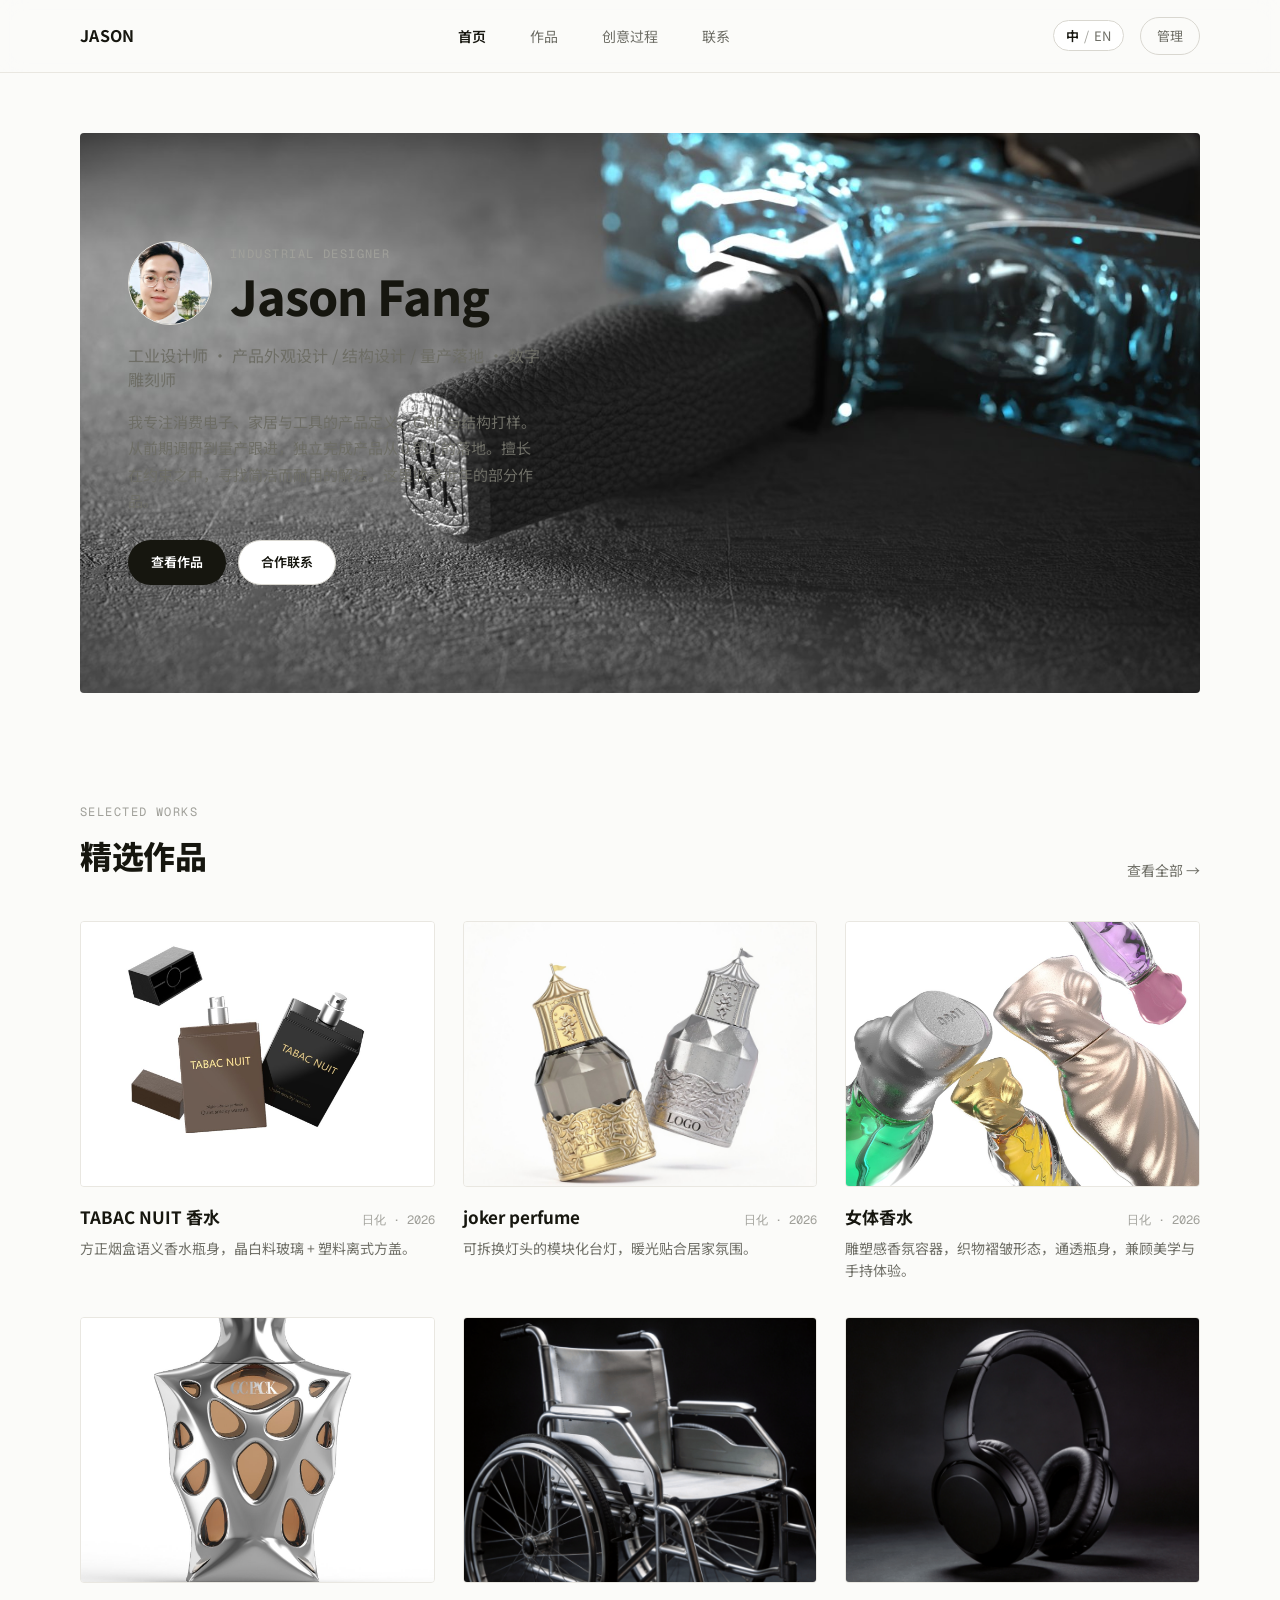
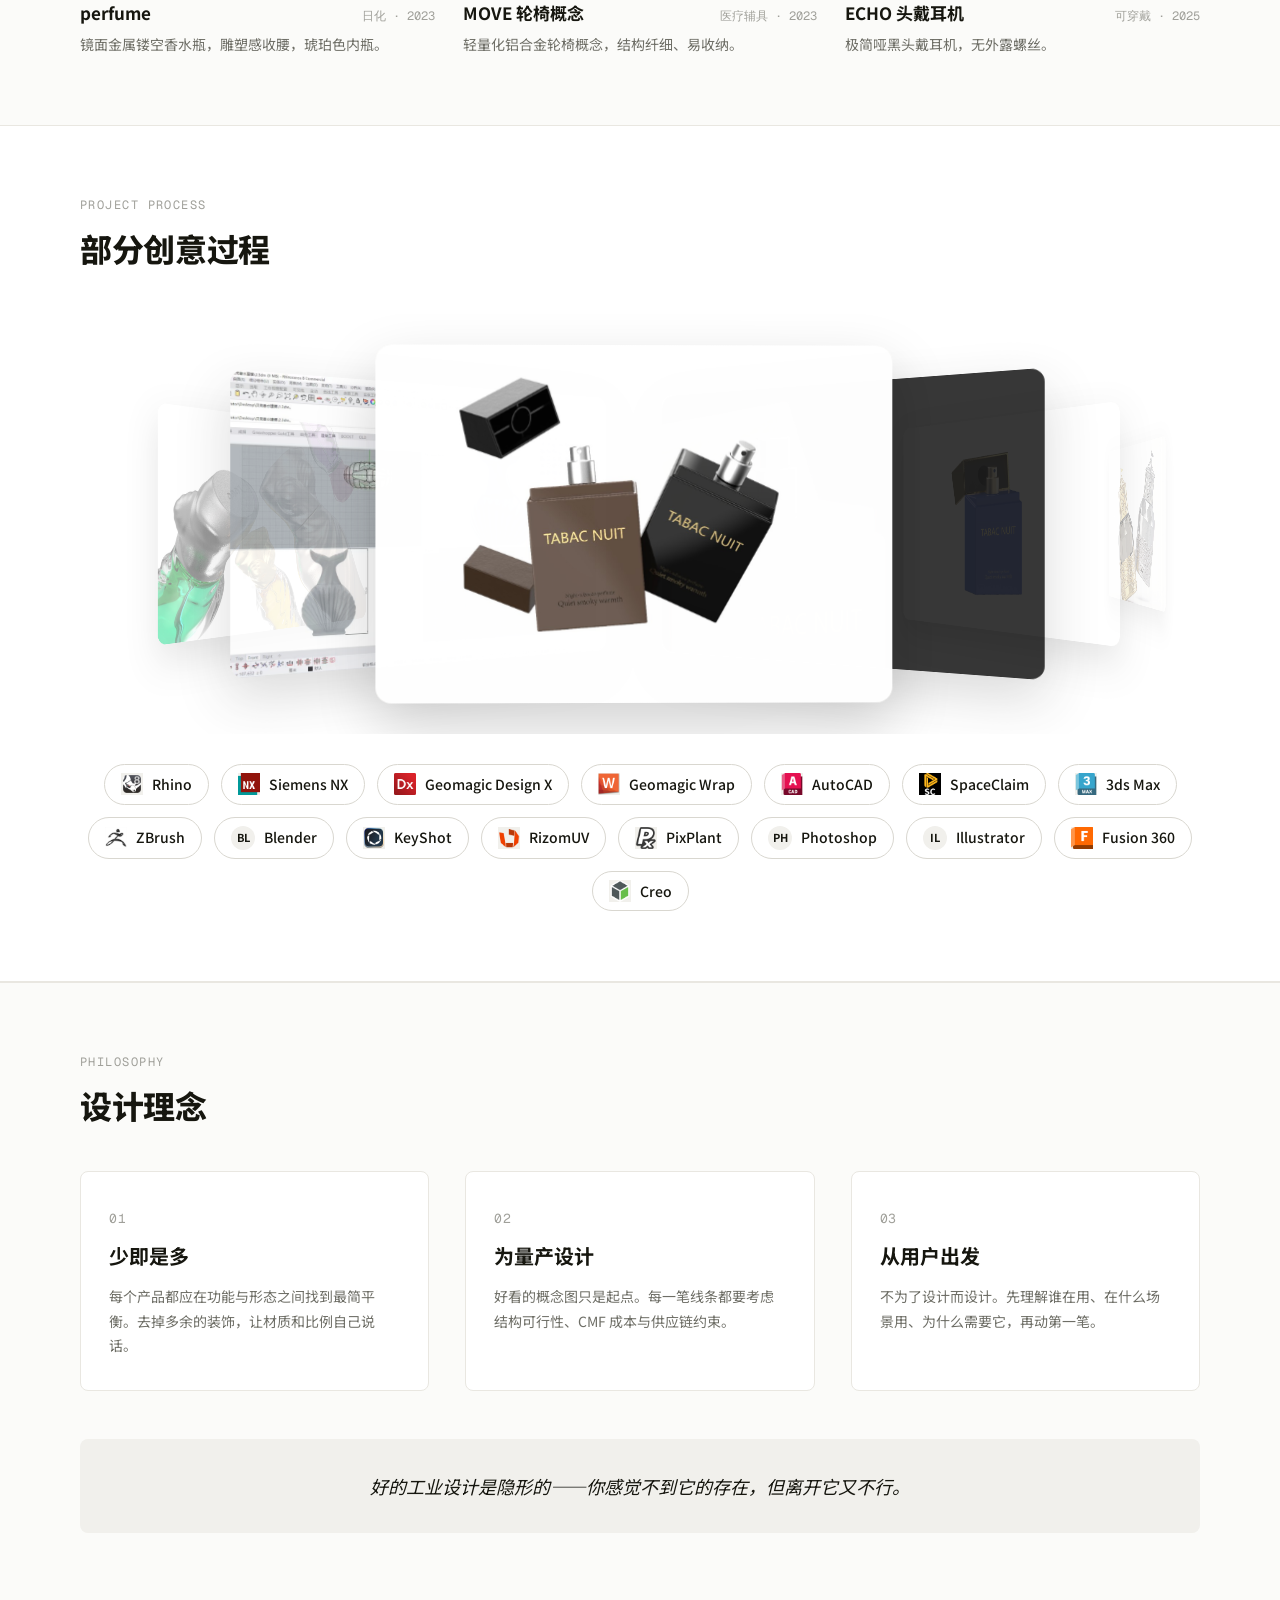
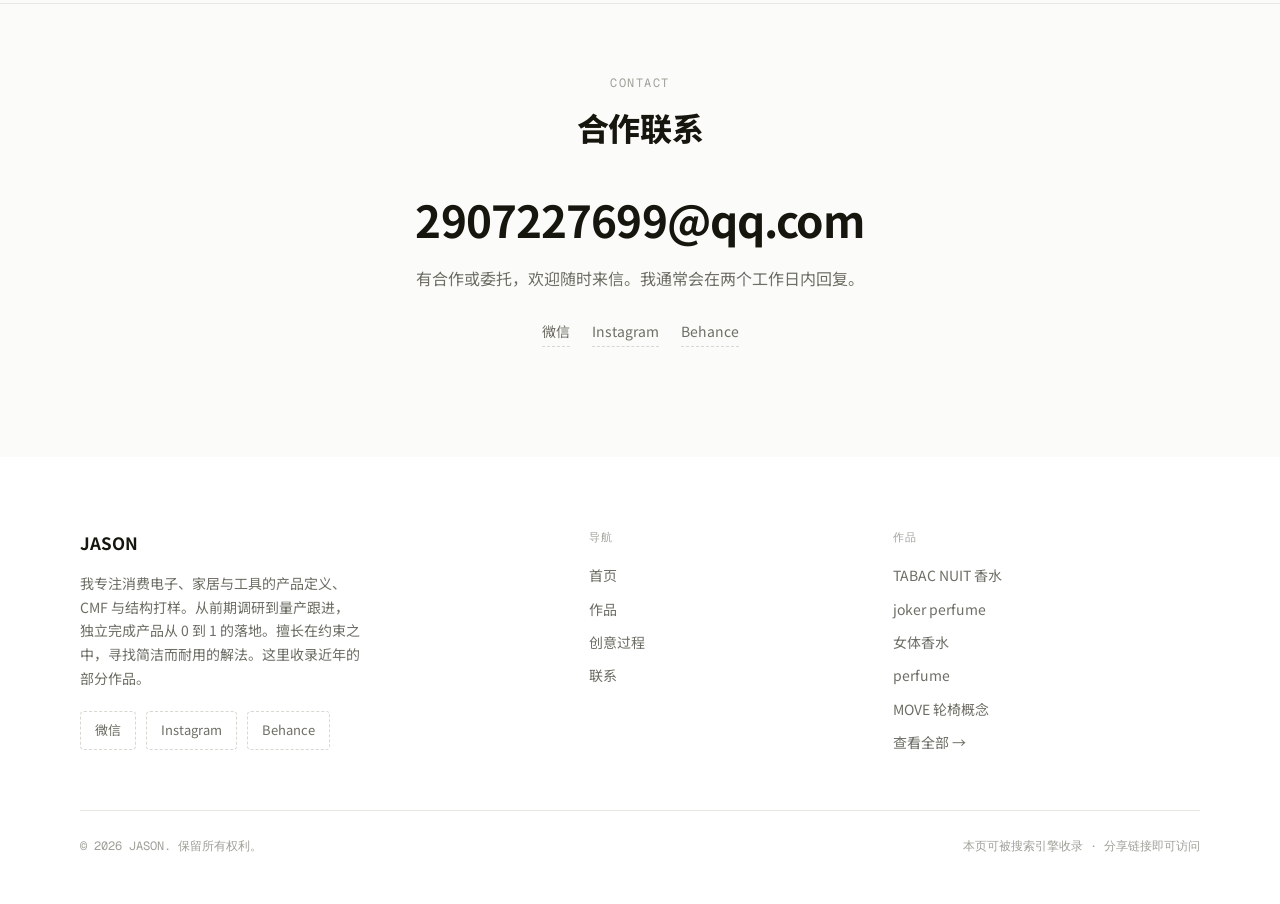
==== commit 5d103f98: "add frost image layer + bust css cache v=20260904k" ====
--- a/index.html
+++ b/index.html
@@ -8,7 +8,7 @@
     <link rel="preconnect" href="https://fonts.googleapis.com" />
     <link rel="preconnect" href="https://fonts.gstatic.com" crossorigin />
     <link href="https://fonts.googleapis.com/css2?family=Inter:wght@400;500;600;700;800&family=Noto+Sans+SC:wght@400;500;700;800&family=Geist+Mono:wght@400;500&display=swap" rel="stylesheet" />
-    <link rel="stylesheet" href="css/style-20260904j.css" />
+    <link rel="stylesheet" href="css/style-20260904k.css" />
     <script>
       /* 图片加载优化：在 HTML 解析阶段就发起 site.json 请求，与 css/js 并行下载，
          省掉「等 JS 下载完才开始请求数据」的一整轮 RTT，首屏图片因此更早开始加载。
@@ -63,6 +63,7 @@
             <div class="visual-frame">
               <img id="home-visual-img" alt="代表作" />
             </div>
+            <div class="frost" aria-hidden="true"><img id="frost-img" alt=""></div>
           </div>
         </div>
       </section>
--- a/css/style-20260904k.css
+++ b/css/style-20260904k.css
@@ -0,0 +1,483 @@
+/* ===================================================================
+   工业设计作品集 · 浅色极简（Behance 风）
+   设计令牌：米白底 / 近黑字 / 大留白 / 低饱和 / 克制强调
+   =================================================================== */
+:root {
+  --bg: #fbfbf9;
+  --surface: #ffffff;
+  --text: #16160f;
+  --muted: #6e6e66;
+  --faint: #a0a09a;
+  --line: #e9e7e1;
+  --line-strong: #d9d7d0;
+  --accent: #16160f;
+  --accent-soft: #f1f0ec;
+
+  --font-cn: "Noto Sans SC", -apple-system, BlinkMacSystemFont, "PingFang SC",
+    "Microsoft YaHei", sans-serif;
+  --font-en: "Inter", "Noto Sans SC", system-ui, sans-serif;
+  --font-mono: "Geist Mono", "JetBrains Mono", ui-monospace, SFMono-Regular, Menlo,
+    Consolas, monospace;
+
+  --radius: 4px;
+  --radius-lg: 8px;
+  --radius-pill: 999px;
+  --container: 1600px;
+}
+
+* { box-sizing: border-box; margin: 0; padding: 0; }
+
+html { scroll-behavior: smooth; }
+
+body {
+  background: var(--bg);
+  color: var(--text);
+  font-family: var(--font-cn);
+  -webkit-font-smoothing: antialiased;
+  text-rendering: optimizeLegibility;
+  line-height: 1.6;
+}
+
+a { color: inherit; text-decoration: none; }
+img { display: block; max-width: 100%; }
+/* 图片淡入：渲染后由 fadeImages() 加 fz，加载完成再淡入，避免白块/残缺闪烁；占位底色由各自容器提供 */
+img.fz { opacity: 0; transition: opacity .4s ease; background: var(--accent-soft); }
+img.fz.loaded { opacity: 1; }
+button { font-family: inherit; cursor: pointer; }
+
+.wrap { max-width: var(--container); margin: 0 auto; padding: 0 80px; }
+
+/* 英文 / 技术标签 */
+.en { font-family: var(--font-mono); font-size: 12px; letter-spacing: 0.12em;
+  text-transform: uppercase; color: var(--faint); }
+
+/* ===== 顶栏 ===== */
+.site-header {
+  position: sticky; top: 0; z-index: 30;
+  background: rgba(251, 251, 249, 0.82);
+  backdrop-filter: saturate(180%) blur(12px);
+  border-bottom: 1px solid var(--line);
+}
+.header-inner {
+  height: 72px; display: flex; align-items: center; justify-content: space-between;
+}
+.brand { font-size: 16px; font-weight: 700; letter-spacing: 0.02em; }
+.nav { display: flex; gap: 44px; align-items: center; }
+.nav a { font-size: 14px; color: var(--muted); transition: color 0.15s ease; position: relative; }
+.nav a:hover, .nav a.active { color: var(--text); }
+.nav a.active { font-weight: 600; }
+.header-actions { display: flex; align-items: center; gap: 16px; }
+.admin-link {
+  font-size: 13px; color: var(--muted); padding: 8px 16px;
+  border: 1px solid var(--line-strong); border-radius: var(--radius-pill);
+  transition: border-color 0.15s ease, color 0.15s ease;
+}
+.admin-link:hover { border-color: var(--text); color: var(--text); }
+
+/* ===== 语言切换（极简）===== */
+.lang-toggle {
+  display: inline-flex; align-items: center; gap: 4px;
+  font-size: 13px; color: var(--muted); line-height: 1;
+  padding: 8px 12px; border: 1px solid var(--line-strong);
+  border-radius: var(--radius-pill); background: var(--surface);
+  cursor: pointer; transition: border-color 0.15s ease, color 0.15s ease;
+}
+.lang-toggle:hover { border-color: var(--text); color: var(--text); }
+.lang-toggle [data-lang] { transition: color 0.15s ease; }
+.lang-toggle .on { color: var(--text); font-weight: 600; }
+.lang-toggle i { font-style: normal; color: var(--faint); margin: 0 1px; }
+
+/* 中英切换整页淡入淡出 */
+main, .site-footer { transition: opacity 0.18s ease; }
+.lang-fade { opacity: 0; }
+
+.nav-toggle { display: none; align-items: center; justify-content: center;
+  width: 40px; height: 40px; margin-left: 8px; border: 1px solid var(--line-strong);
+  border-radius: var(--radius); background: var(--surface); color: var(--text); }
+.nav-toggle.open { border-color: var(--text); }
+
+/* ===== 通用按钮 ===== */
+.btn {
+  display: inline-flex; align-items: center; justify-content: center; gap: 8px;
+  padding: 11px 22px; border-radius: var(--radius-pill);
+  font-size: 13px; font-weight: 600; border: 1px solid transparent;
+  transition: transform 0.12s ease, background 0.15s ease, border-color 0.15s ease;
+}
+.btn-primary { background: var(--accent); color: #fff; }
+.btn-primary:hover { transform: translateY(-1px); }
+.btn-ghost { background: var(--surface); color: var(--text); border-color: var(--line-strong); }
+.btn-ghost:hover { border-color: var(--text); }
+
+/* ===== 首页 Hero ===== */
+.home-hero { padding: 60px 0 40px; }
+/* 固定长方形横幅：背景图为固定 2:1 容器，按比例裁切、不拉伸铺满整屏。
+   本次仅调整左侧文字与头像的大小/位置，背景图显示方式保持原样未改动。 */
+.home-hero-grid { position: relative; display: block; }
+/* 文字层：绝对定位叠在横幅左侧磨砂区域之上；不参与背景图布局，故背景图不会被改动。
+   left 取 .wrap 的左右内边距(80px)，使文字层左缘与横幅左缘(及下方精选作品)对齐；
+   仅在 >1024px 生效，平板/手机下改为相对定位叠在横幅下方（见响应式）。 */
+.home-hero-content {
+  position: absolute; left: 80px; top: 0; bottom: 0; z-index: 2;
+  max-width: 40%;
+  display: flex; flex-direction: column; justify-content: center;
+  padding: 0 48px;
+}
+.hero-header { display: flex; align-items: center; gap: 18px; margin-bottom: 18px; }
+.hero-header-text { display: flex; flex-direction: column; gap: 6px; }
+.avatar {
+  width: 84px; height: 84px; border-radius: 50%;
+  background: var(--accent-soft); border: 1px solid var(--line);
+  object-fit: cover; display: flex; align-items: center; justify-content: center;
+  font-size: 28px; font-weight: 700; color: var(--muted); overflow: hidden;
+  flex: 0 0 auto;
+}
+.avatar img { width: 100%; height: 100%; object-fit: cover; }
+.home-name { font-size: 48px; font-weight: 800; line-height: 1.05; margin: 0; letter-spacing: -0.02em; }
+.home-title { font-size: 16px; color: var(--muted); margin-bottom: 18px; line-height: 1.5; }
+.home-bio { font-size: 15px; color: var(--muted); line-height: 1.75; max-width: 520px; }
+.home-cta { margin-top: 26px; display: flex; gap: 12px; }
+/* 固定横幅：相对定位、固定 2:1 比例，图片 object-fit:cover 居中裁切，不随视口拉伸铺满 */
+.home-visual {
+  position: relative;
+  width: 100%;
+  aspect-ratio: 2 / 1;
+  border: none; background: var(--accent-soft); border-radius: var(--radius);
+  overflow: hidden;
+  margin: 0;
+  z-index: 0;
+}
+.visual-frame { position: absolute; inset: 0; }
+.visual-frame img {
+  width: 100%; height: 100%; object-fit: cover; object-position: center;
+}
+/* 左侧斜切磨砂玻璃：纯模糊、零加白。
+   兼容性关键：不用 backdrop-filter——部分浏览器 GPU 光栅化会把
+   backdrop-filter+clip-path 的裁切退化成外接矩形（竖直边）。
+   改为「同一张头图的模糊副本」：普通 filter:blur 模糊副本图，
+   外层 .frost 普通裁切成斜形，所有浏览器渲染一致。 */
+.frost {
+  position: absolute; inset: 0;
+  -webkit-clip-path: polygon(0 0, 56% 0, 39% 100%, 0 100%);
+  clip-path: polygon(0 0, 56% 0, 39% 100%, 0 100%);
+  overflow: hidden;
+  pointer-events: none;
+  z-index: 2;
+}
+.frost img {
+  /* 四周外扩 48px：模糊会向边缘采样透明导致边线发虚，外扩后模糊来源足量、边缘干净 */
+  position: absolute; left: -48px; top: -48px;
+  width: calc(100% + 96px); height: calc(100% + 96px);
+  max-width: none;
+  object-fit: cover; object-position: center;
+  filter: blur(36px);
+}
+
+/* ===== 区块标题 ===== */
+.section { padding: 70px 0; }
+.section-head {
+  display: flex; align-items: flex-end; justify-content: space-between;
+  margin-bottom: 40px; gap: 20px;
+}
+.section-head h2 { font-size: 32px; font-weight: 800; letter-spacing: -0.01em; margin-top: 8px; }
+.section-head .view-all { font-size: 14px; color: var(--muted); transition: color 0.15s ease; }
+.section-head .view-all:hover { color: var(--text); }
+
+/* ===== 作品网格（卡片）===== */
+.works-grid { display: grid; grid-template-columns: repeat(3, 1fr); gap: 36px 28px; }
+.work-card { display: block; }
+.work-card .thumb {
+  border-radius: var(--radius); overflow: hidden; background: var(--accent-soft);
+  aspect-ratio: 4 / 3; border: 1px solid var(--line);
+}
+.work-card .thumb img {
+  width: 100%; height: 100%; object-fit: cover;
+  transition: transform 0.5s cubic-bezier(0.2, 0.7, 0.2, 1);
+}
+.work-card:hover .thumb img { transform: scale(1.04); }
+.work-card .meta { display: flex; justify-content: space-between; align-items: baseline; margin-top: 16px; gap: 12px; }
+.work-card .title { font-size: 17px; font-weight: 700; }
+.work-card .cat { font-family: var(--font-mono); font-size: 12px; color: var(--faint); white-space: nowrap; }
+.work-card .summary { font-size: 14px; color: var(--muted); margin-top: 6px; }
+
+/* ===== 作品详情页 ===== */
+.detail-hero { padding: 90px 0 50px; }
+.detail-back { font-size: 14px; color: var(--muted); display: inline-block; margin-bottom: 28px; }
+.detail-back:hover { color: var(--text); }
+.detail-title { font-size: 44px; font-weight: 800; letter-spacing: -0.01em; }
+.detail-cat { font-family: var(--font-mono); font-size: 13px; color: var(--faint); margin-top: 10px; }
+.detail-cover {
+  margin-top: 36px; border-radius: var(--radius-lg); overflow: hidden;
+  border: 1px solid var(--line); background: var(--accent-soft); cursor: zoom-in;
+}
+.detail-cover img { width: 100%; max-height: 640px; object-fit: cover; }
+.detail-body { display: grid; grid-template-columns: 1.6fr 1fr; gap: 64px; padding: 56px 0 90px; align-items: start; }
+.detail-desc { font-size: 16px; color: var(--muted); line-height: 1.9; }
+.detail-desc p + p { margin-top: 18px; }
+.detail-side { position: sticky; top: 100px; }
+.detail-side .block { margin-bottom: 34px; }
+.detail-side .block .en { display: block; margin-bottom: 14px; }
+.params { display: flex; flex-direction: column; }
+.param-row { display: flex; justify-content: space-between; gap: 16px; padding: 12px 0; border-bottom: 1px solid var(--line); font-size: 14px; }
+.param-row:first-child { border-top: 1px solid var(--line); }
+.param-row .k { color: var(--muted); }
+.param-row .v { color: var(--text); font-weight: 500; text-align: right; }
+.gallery { display: grid; grid-template-columns: repeat(2, 1fr); gap: 16px; margin-top: 24px; }
+.gallery .g-img { border-radius: var(--radius); overflow: hidden; border: 1px solid var(--line); background: var(--accent-soft); aspect-ratio: 4 / 3; cursor: zoom-in; }
+.gallery .g-img img { width: 100%; height: 100%; object-fit: cover; }
+
+/* ===== 联系区（单块居中，与页脚无分隔线）===== */
+.contact-wrap { max-width: 760px; margin: 0 auto; text-align: center; }
+.contact-header { margin-bottom: 40px; }
+.contact-header h2 { font-size: 32px; font-weight: 800; letter-spacing: -0.01em; margin-top: 8px; }
+.contact-body { display: flex; flex-direction: column; align-items: center; gap: 18px; }
+.contact-email {
+  font-size: 44px; font-weight: 700; letter-spacing: -0.02em; line-height: 1.2;
+  color: var(--text); transition: opacity 0.15s ease;
+}
+.contact-email:hover { opacity: 0.65; }
+.contact-note { font-size: 16px; color: var(--muted); line-height: 1.8; max-width: 520px; }
+#socials { display: flex; flex-wrap: wrap; justify-content: center; gap: 14px 22px; margin-top: 10px; }
+#socials .social-link {
+  font-size: 14px; color: var(--muted); padding-bottom: 3px;
+  border-bottom: 1px solid var(--line-strong);
+  transition: color 0.15s ease, border-color 0.15s ease;
+}
+#socials .social-link:hover { color: var(--text); border-color: var(--text); }
+#socials .social-link.is-text { cursor: default; border-bottom-style: dashed; }
+
+/* ===== 页脚 ===== */
+.site-footer { background: var(--surface); padding: 72px 0 48px; margin-top: 40px; }
+.footer-inner { display: grid; grid-template-columns: 1.8fr 1fr 1.2fr; gap: 48px; margin-bottom: 56px; }
+.footer-brand { font-size: 17px; font-weight: 700; }
+.footer-desc { font-size: 14px; color: var(--muted); line-height: 1.7; max-width: 280px; margin-top: 16px; }
+.footer-socials { display: flex; flex-wrap: wrap; gap: 10px; margin-top: 20px; }
+.footer-socials .social-link {
+  display: inline-flex; align-items: center; justify-content: center;
+  min-height: 36px; padding: 8px 14px;
+  border-radius: var(--radius); border: 1px solid var(--line-strong);
+  font-size: 13px; color: var(--muted);
+  transition: border-color 0.15s ease, color 0.15s ease;
+}
+.footer-socials .social-link:hover { border-color: var(--text); color: var(--text); }
+.footer-socials .social-link.is-text { cursor: default; border-style: dashed; }
+
+.f-note:empty { display: none; }
+.footer-col-title { font-family: var(--font-mono); font-size: 11px; letter-spacing: 0.1em; text-transform: uppercase; color: var(--faint); margin-bottom: 18px; }
+.footer-links { display: flex; flex-direction: column; gap: 11px; }
+.footer-links a { font-size: 14px; color: var(--muted); transition: color 0.15s ease; }
+.footer-links a:hover { color: var(--text); }
+.footer-line { height: 1px; background: var(--line); margin-bottom: 26px; }
+.footer-bottom { display: flex; justify-content: space-between; align-items: center; gap: 16px; }
+.footer-bottom span { font-family: var(--font-mono); font-size: 12px; color: var(--faint); }
+
+/* ===== 设计理念 ===== */
+.philosophy-grid { display: grid; grid-template-columns: repeat(3, 1fr); gap: 36px; margin-top: 8px; }
+.philo-card { padding: 32px 28px; background: var(--surface); border: 1px solid var(--line); border-radius: var(--radius-lg); }
+.philo-num { font-family: var(--font-mono); font-size: 13px; color: var(--faint); letter-spacing: 0.06em; }
+.philo-title { font-size: 20px; font-weight: 700; margin: 10px 0 12px; }
+.philo-text { font-size: 14px; color: var(--muted); line-height: 1.75; }
+.philo-quote { margin-top: 48px; text-align: center; padding: 32px 40px; background: var(--accent-soft); border-radius: var(--radius-lg); }
+.philo-quote p { font-size: 18px; color: var(--text); line-height: 1.7; font-style: italic; }
+
+/* ===== 后台：理念编辑 ===== */
+.philo-edit .philo-row { display: grid; grid-template-columns: 80px 1fr 1.6fr 32px; gap: 8px; margin-bottom: 8px; align-items: start; }
+.philo-edit .philo-row input,
+.philo-edit .philo-row textarea { background: var(--bg); border: 1px solid var(--line-strong); border-radius: var(--radius); padding: 8px 10px; font-size: 13px; font-family: var(--font-cn); color: var(--text); outline: none; }
+
+@media (max-width: 1024px) {
+  .wrap { padding: 0 40px; }
+  .philosophy-grid { grid-template-columns: 1fr; gap: 20px; }
+}
+@media (max-width: 640px) {
+  .philo-quote { padding: 24px 20px; }
+  .philo-quote p { font-size: 16px; }
+}
+
+/* ===== 灯箱 ===== */
+.lightbox {
+  position: fixed; inset: 0; z-index: 90; background: rgba(22, 22, 15, 0.94);
+  display: flex; align-items: center; justify-content: center; padding: 48px;
+  opacity: 0; pointer-events: none; transition: opacity 0.2s ease;
+}
+.lightbox.open { opacity: 1; pointer-events: auto; }
+/* 灯箱：原图不缩放、不重压缩，清晰度与源文件一致；
+   改为「就绪后淡入」，避免黑屏等待与突然弹出 */
+.lightbox img {
+  max-width: 92vw; max-height: 88vh; border-radius: var(--radius); object-fit: contain;
+  opacity: 0; transform: scale(0.985);
+  transition: opacity 0.28s ease, transform 0.28s ease;
+}
+.lightbox img.lb-ready { opacity: 1; transform: none; }
+/* 加载指示：极简单圈，仅在大图未就绪时出现 */
+.lightbox.is-loading::after {
+  content: ''; position: absolute; left: 50%; top: 50%;
+  width: 26px; height: 26px; margin: -13px 0 0 -13px;
+  border: 2px solid rgba(255, 255, 255, 0.26);
+  border-top-color: rgba(255, 255, 255, 0.86);
+  border-radius: 50%;
+  animation: lbSpin 0.8s linear infinite;
+}
+@keyframes lbSpin { to { transform: rotate(360deg); } }
+@media (prefers-reduced-motion: reduce) {
+  .lightbox img { transition: opacity 0.01s linear; transform: none; }
+  .lightbox.is-loading::after { animation: none; }
+}
+.lightbox .close { position: absolute; top: 24px; right: 28px; color: #fff; font-size: 28px; line-height: 1; background: none; border: none; }
+
+/* ===== 滚动淡入（克制）===== */
+.reveal { opacity: 0; transform: translateY(18px); transition: opacity 0.7s ease, transform 0.7s ease; }
+.reveal.in { opacity: 1; transform: none; }
+
+/* ===== 后台 ===== */
+.admin-screen { min-height: 100vh; display: flex; flex-direction: column; }
+.login-wrap { flex: 1; display: flex; align-items: center; justify-content: center; padding: 24px; }
+.login-card { width: 400px; max-width: 100%; background: var(--surface); border: 1px solid var(--line); border-radius: var(--radius-lg); padding: 40px; }
+.login-card h1 { font-size: 26px; font-weight: 800; }
+.login-card .sub { font-size: 14px; color: var(--muted); margin: 10px 0 26px; line-height: 1.6; }
+.field { display: flex; flex-direction: column; gap: 8px; margin-bottom: 18px; }
+.field label { font-size: 13px; color: var(--muted); }
+.field input, .field textarea {
+  background: var(--bg); border: 1px solid var(--line-strong); border-radius: var(--radius);
+  padding: 11px 13px; font-size: 14px; font-family: var(--font-cn); color: var(--text); outline: none;
+}
+.field input:focus, .field textarea:focus { border-color: var(--text); }
+.login-error { color: #c0392b; font-size: 13px; min-height: 18px; margin-bottom: 10px; }
+
+.admin-shell { display: none; flex: 1; }
+.admin-shell.show { display: flex; }
+.admin-topbar { height: 64px; display: flex; align-items: center; justify-content: space-between; padding: 0 28px; border-bottom: 1px solid var(--line); background: var(--surface); position: sticky; top: 0; z-index: 20; }
+.admin-topbar .t { font-size: 15px; font-weight: 700; }
+.admin-body { display: flex; flex: 1; min-height: 0; }
+.admin-sidebar { width: 220px; flex: 0 0 220px; border-right: 1px solid var(--line); padding: 22px 14px; display: flex; flex-direction: column; gap: 4px; background: var(--bg); }
+.admin-sidebar a { font-size: 14px; color: var(--muted); padding: 10px 12px; border-radius: var(--radius); cursor: pointer; }
+.admin-sidebar a:hover { color: var(--text); }
+.admin-sidebar a.active { color: var(--text); background: var(--surface); font-weight: 600; border: 1px solid var(--line); }
+.admin-main { flex: 1; padding: 32px 40px; overflow: auto; }
+.admin-main h2 { font-size: 22px; font-weight: 800; margin-bottom: 6px; }
+.admin-tip { font-size: 13px; color: var(--muted); margin-bottom: 24px; }
+
+.list-rows { display: flex; flex-direction: column; gap: 12px; }
+.row { display: flex; align-items: center; gap: 16px; padding: 12px 16px; border: 1px solid var(--line); border-radius: var(--radius); background: var(--surface); }
+.row .thumb { width: 56px; height: 56px; flex: 0 0 56px; border-radius: var(--radius); overflow: hidden; background: var(--accent-soft); }
+.row .thumb img { width: 100%; height: 100%; object-fit: cover; }
+.row .rt { font-size: 15px; font-weight: 700; flex: 1; }
+.row .rm { font-family: var(--font-mono); font-size: 12px; color: var(--faint); }
+.row .acts { display: flex; gap: 8px; }
+.mini-btn { font-size: 13px; padding: 7px 13px; border-radius: var(--radius); border: 1px solid var(--line-strong); background: var(--surface); color: var(--muted); }
+.mini-btn:hover { border-color: var(--text); color: var(--text); }
+.mini-btn.danger:hover { border-color: #c0392b; color: #c0392b; }
+.mini-btn.signal { background: var(--accent); color: #fff; border-color: var(--accent); }
+
+.stats { display: flex; gap: 16px; flex-wrap: wrap; margin-bottom: 28px; }
+.stat { background: var(--surface); border: 1px solid var(--line); border-radius: var(--radius); padding: 18px 22px; min-width: 170px; }
+.stat .n { font-size: 28px; font-weight: 800; }
+.stat .l { font-size: 12px; color: var(--muted); font-family: var(--font-mono); margin-top: 4px; }
+
+/* 编辑弹窗 */
+.modal-mask { position: fixed; inset: 0; background: rgba(22,22,15,0.45); display: none; align-items: flex-start; justify-content: center; padding: 40px 20px; z-index: 60; overflow: auto; }
+.modal-mask.open { display: flex; }
+.modal { width: 560px; max-width: 100%; background: var(--surface); border: 1px solid var(--line); border-radius: var(--radius-lg); padding: 28px; }
+.modal h3 { font-size: 20px; font-weight: 800; margin-bottom: 20px; }
+.modal .grid2 { display: grid; grid-template-columns: 1fr 1fr; gap: 14px; }
+.modal .field { margin-bottom: 14px; }
+.dropzone {
+  border: 1.5px dashed var(--line-strong); border-radius: var(--radius); padding: 22px;
+  text-align: center; color: var(--muted); font-size: 13px; transition: 0.15s ease;
+  background: var(--bg); cursor: pointer;
+}
+.dropzone.drag { border-color: var(--text); color: var(--text); background: var(--accent-soft); }
+.thumbs { display: flex; flex-wrap: wrap; gap: 10px; margin-top: 14px; }
+.thumbs .t { position: relative; width: 72px; height: 72px; border-radius: var(--radius); overflow: hidden; border: 1px solid var(--line); }
+.thumbs .t img { width: 100%; height: 100%; object-fit: cover; }
+.thumbs .t.cover { border-color: var(--text); box-shadow: 0 0 0 2px var(--text); }
+.thumbs .t .x { position: absolute; top: 2px; right: 2px; width: 18px; height: 18px; border-radius: 50%; background: rgba(22,22,15,0.8); color: #fff; border: none; font-size: 11px; line-height: 1; }
+.thumbs .t .badge { position: absolute; bottom: 2px; left: 2px; font-size: 9px; font-family: var(--font-mono); background: var(--text); color: #fff; padding: 1px 5px; border-radius: 3px; }
+.params-edit .prow { display: grid; grid-template-columns: 1fr 1.4fr 32px; gap: 8px; margin-bottom: 8px; }
+.params-edit .prow input { background: var(--bg); border: 1px solid var(--line-strong); border-radius: var(--radius); padding: 8px 10px; font-size: 13px; font-family: var(--font-cn); color: var(--text); outline: none; }
+.modal-actions { display: flex; justify-content: flex-end; gap: 10px; margin-top: 18px; }
+
+/* ===== 响应式 ===== */
+@media (max-width: 1024px) {
+  .works-grid { grid-template-columns: repeat(2, 1fr); }
+  .home-hero-grid { display: flex; flex-direction: column; }
+  .home-hero-content { position: relative; left: auto; top: auto; bottom: auto; max-width: 100%; padding: 22px 0 0; justify-content: flex-start; }
+  .hero-header { gap: 16px; margin-bottom: 16px; }
+  .home-visual { width: 100%; aspect-ratio: 16 / 9; order: -1; }
+  .detail-body { grid-template-columns: 1fr; gap: 40px; }
+  .detail-side { position: static; }
+  .footer-inner { grid-template-columns: 1fr 1fr; gap: 36px; }
+  .footer-col-brand { grid-column: 1 / -1; }
+}
+@media (max-width: 640px) {
+  .wrap { padding: 0 22px; }
+  .home-visual { margin: 0; aspect-ratio: 3 / 2; }
+  .nav-toggle { display: inline-flex; }
+  .nav {
+    position: absolute; top: 100%; right: 22px; left: 22px;
+    flex-direction: column; align-items: stretch; gap: 2px;
+    background: var(--surface); border: 1px solid var(--line);
+    border-radius: var(--radius-lg); padding: 8px 10px;
+    box-shadow: 0 14px 34px rgba(0,0,0,.12); display: none; z-index: 40;
+  }
+  .nav.open { display: flex; }
+  .nav a { padding: 11px 8px; font-size: 15px; }
+  .nav a.active { background: var(--accent-soft); border-radius: var(--radius); }
+  .works-grid { grid-template-columns: 1fr; }
+  .hero-header { flex-direction: column; align-items: flex-start; gap: 14px; margin-bottom: 14px; }
+  .avatar { width: 68px; height: 68px; font-size: 22px; }
+  .home-name { font-size: 36px; }
+  .home-title { font-size: 15px; margin-bottom: 14px; }
+  .home-bio { font-size: 14px; line-height: 1.7; }
+  .home-cta { margin-top: 22px; gap: 10px; }
+  .btn { padding: 11px 20px; font-size: 13px; }
+  .detail-title { font-size: 32px; }
+  .section-head { flex-direction: column; align-items: flex-start; }
+  .contact-email { font-size: 30px; }
+  .contact-header h2 { font-size: 26px; }
+  .contact-note { font-size: 15px; }
+  .footer-inner { grid-template-columns: 1fr; }
+  .footer-bottom { flex-direction: column; align-items: flex-start; gap: 8px; }
+  .admin-sidebar { width: 100%; flex-direction: row; overflow-x: auto; border-right: none; border-bottom: 1px solid var(--line); }
+  .modal .grid2 { grid-template-columns: 1fr; }
+}
+
+/* ===== 项目过程（3D 透视滚动条带 + 软件图标） ===== */
+.process-stage {
+  position: relative;
+  height: 420px;
+  overflow: hidden;
+  margin: 26px 0 4px;
+  -webkit-mask-image: linear-gradient(to right, transparent, #000 10%, #000 90%, transparent);
+  mask-image: linear-gradient(to right, transparent, #000 10%, #000 90%, transparent);
+}
+.process-track { position: absolute; left: 0; right: 0; top: 50%; height: 0; }
+.process-item {
+  position: absolute; left: 50%; top: 0;
+  width: 520px; height: 360px; margin-left: -260px; margin-top: -180px;
+  border-radius: 16px; overflow: hidden;
+  background: var(--line); box-shadow: 0 24px 60px rgba(0,0,0,.18);
+  will-change: transform, opacity; backface-visibility: hidden;
+}
+.process-item img { width: 100%; height: 100%; object-fit: cover; display: block; }
+.process-software {
+  display: flex; flex-wrap: wrap; gap: 12px;
+  justify-content: center; margin-top: 30px;
+}
+.sw-pill {
+  display: inline-flex; align-items: center; gap: 9px;
+  padding: 8px 16px; border: 1px solid var(--line-strong);
+  border-radius: 999px; background: var(--surface);
+  color: var(--text); font-size: 14px; font-weight: 500;
+}
+.sw-ico { width: 22px; height: 22px; object-fit: contain; display: inline-flex; align-items: center; justify-content: center; }
+.sw-ico svg, .sw-ico img { width: 100%; height: 100%; display: block; object-fit: contain; }
+.sw-letter {
+  width: 24px; height: 24px; border-radius: 50%;
+  background: var(--accent-soft); color: var(--accent);
+  font-size: 11px; font-weight: 700; display: inline-flex;
+  align-items: center; justify-content: center;
+}
+@media (max-width: 1024px) {
+  .process-stage { height: 320px; }
+  .process-item { width: 380px; height: 260px; margin-left: -190px; margin-top: -130px; }
+}
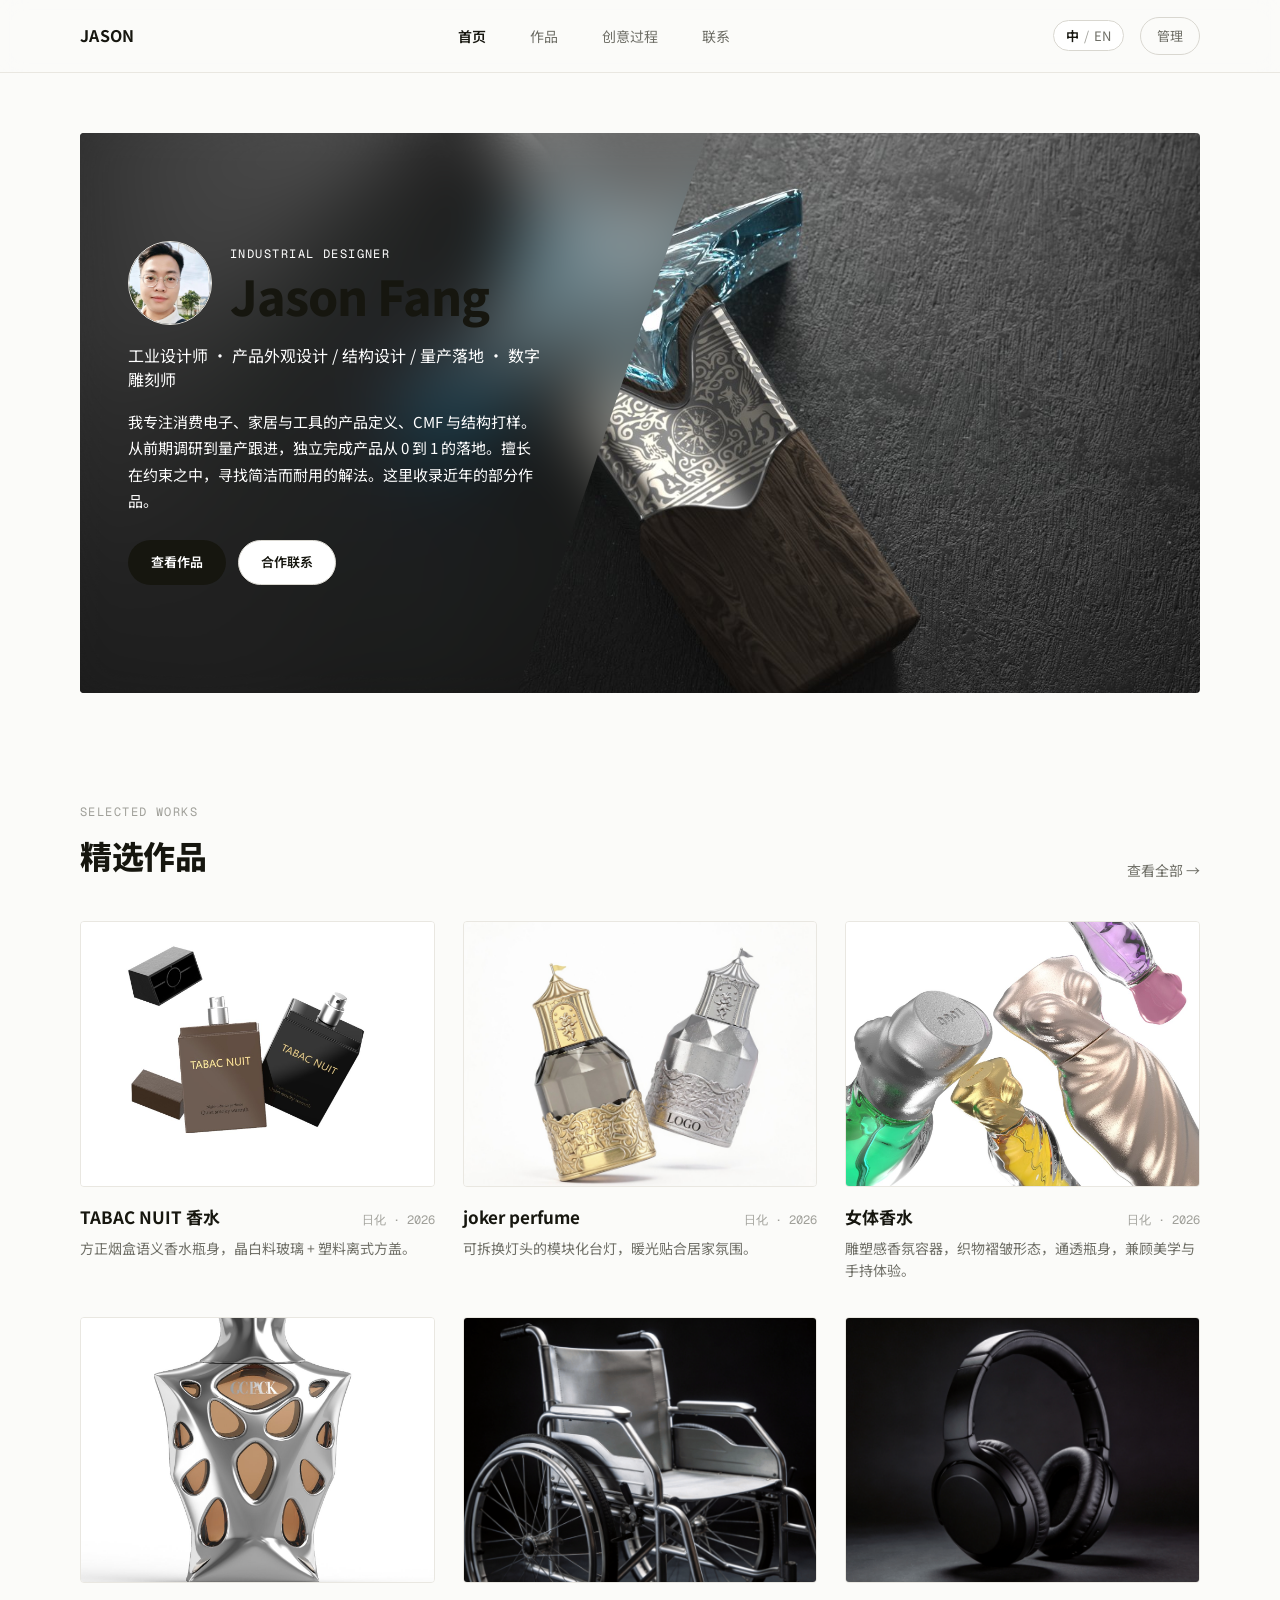
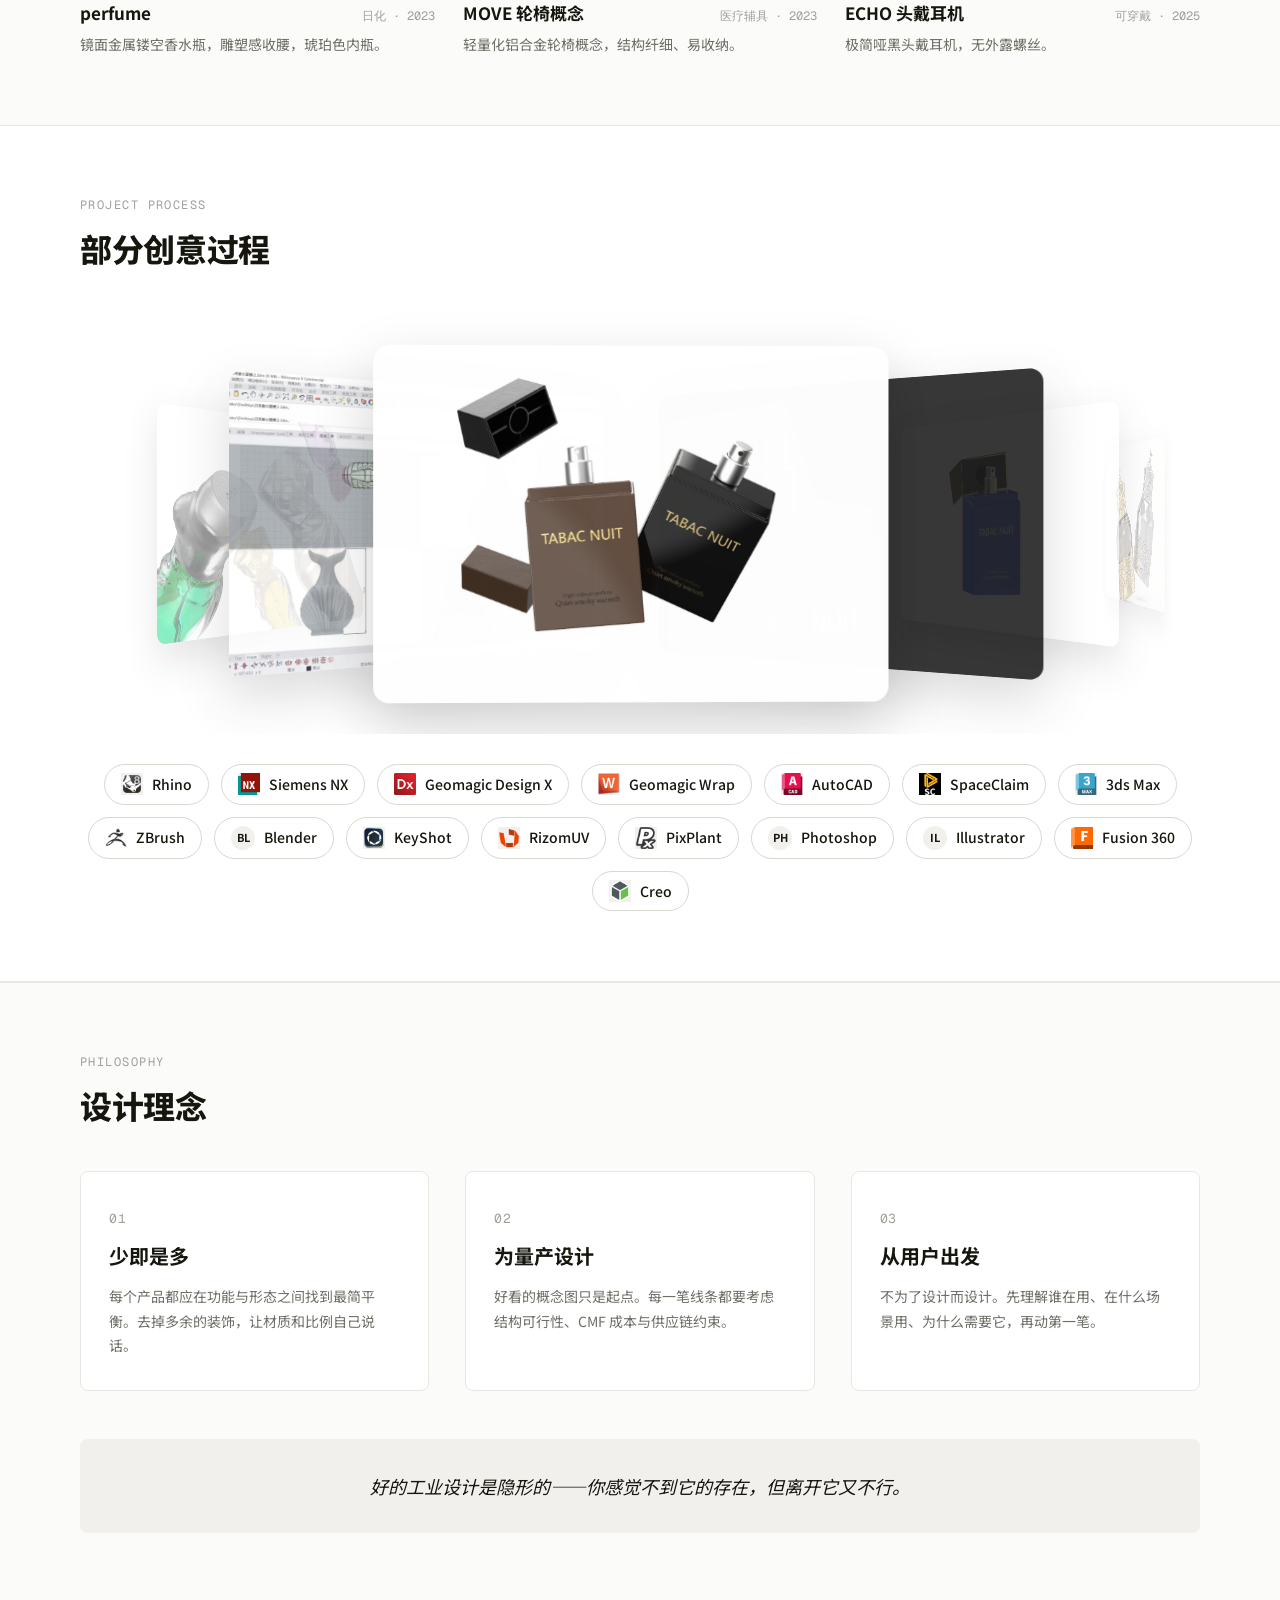
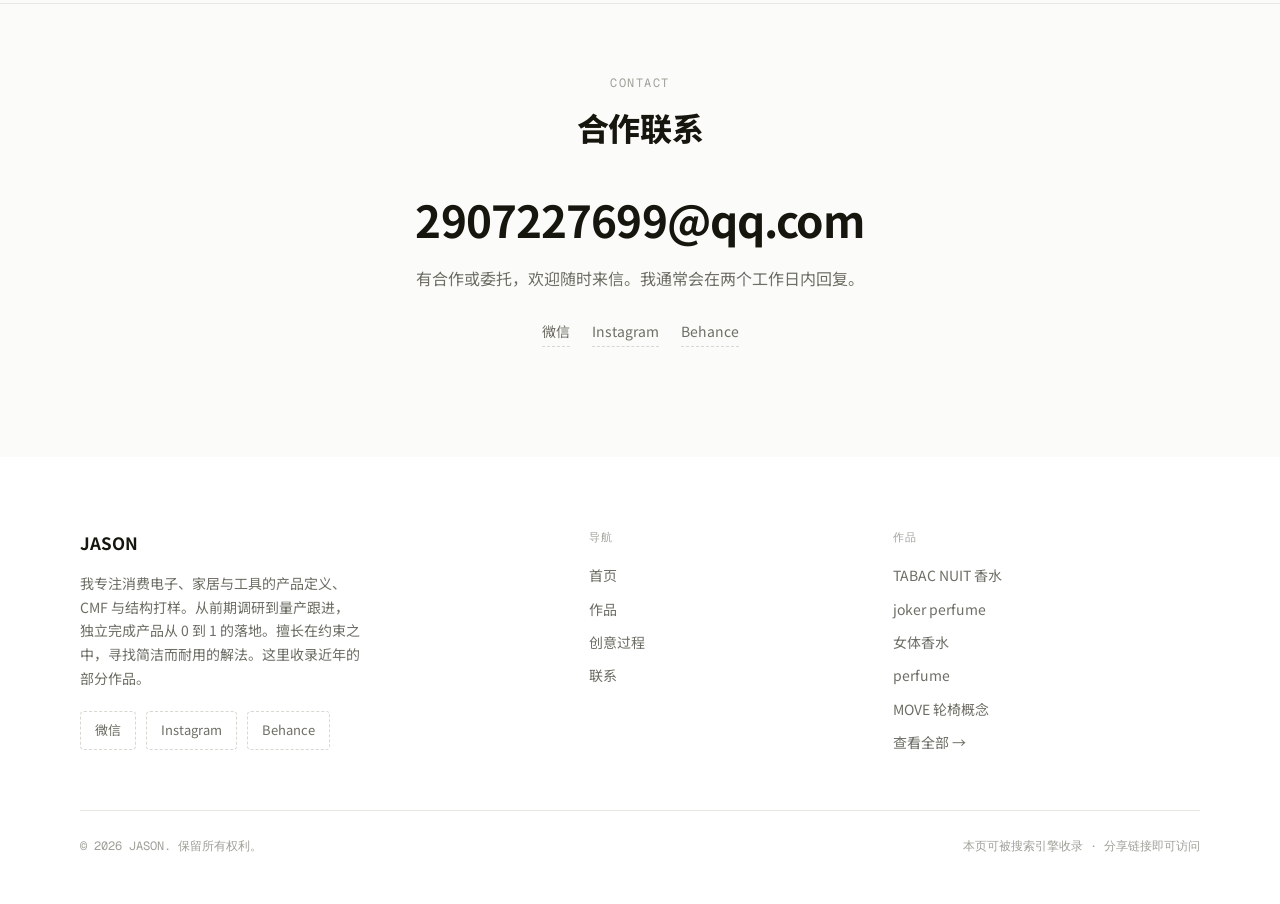
==== commit 42c4ec40: "bust css cache v=20260904l" ====
--- a/index.html
+++ b/index.html
@@ -8,7 +8,7 @@
     <link rel="preconnect" href="https://fonts.googleapis.com" />
     <link rel="preconnect" href="https://fonts.gstatic.com" crossorigin />
     <link href="https://fonts.googleapis.com/css2?family=Inter:wght@400;500;600;700;800&family=Noto+Sans+SC:wght@400;500;700;800&family=Geist+Mono:wght@400;500&display=swap" rel="stylesheet" />
-    <link rel="stylesheet" href="css/style-20260904k.css" />
+    <link rel="stylesheet" href="css/style-20260904l.css" />
     <script>
       /* 图片加载优化：在 HTML 解析阶段就发起 site.json 请求，与 css/js 并行下载，
          省掉「等 JS 下载完才开始请求数据」的一整轮 RTT，首屏图片因此更早开始加载。
--- a/css/style-20260904l.css
+++ b/css/style-20260904l.css
@@ -0,0 +1,491 @@
+/* ===================================================================
+   工业设计作品集 · 浅色极简（Behance 风）
+   设计令牌：米白底 / 近黑字 / 大留白 / 低饱和 / 克制强调
+   =================================================================== */
+:root {
+  --bg: #fbfbf9;
+  --surface: #ffffff;
+  --text: #16160f;
+  --muted: #6e6e66;
+  --faint: #a0a09a;
+  --line: #e9e7e1;
+  --line-strong: #d9d7d0;
+  --accent: #16160f;
+  --accent-soft: #f1f0ec;
+
+  --font-cn: "Noto Sans SC", -apple-system, BlinkMacSystemFont, "PingFang SC",
+    "Microsoft YaHei", sans-serif;
+  --font-en: "Inter", "Noto Sans SC", system-ui, sans-serif;
+  --font-mono: "Geist Mono", "JetBrains Mono", ui-monospace, SFMono-Regular, Menlo,
+    Consolas, monospace;
+
+  --radius: 4px;
+  --radius-lg: 8px;
+  --radius-pill: 999px;
+  --container: 1600px;
+}
+
+* { box-sizing: border-box; margin: 0; padding: 0; }
+
+html { scroll-behavior: smooth; }
+
+body {
+  background: var(--bg);
+  color: var(--text);
+  font-family: var(--font-cn);
+  -webkit-font-smoothing: antialiased;
+  text-rendering: optimizeLegibility;
+  line-height: 1.6;
+}
+
+a { color: inherit; text-decoration: none; }
+img { display: block; max-width: 100%; }
+/* 图片淡入：渲染后由 fadeImages() 加 fz，加载完成再淡入，避免白块/残缺闪烁；占位底色由各自容器提供 */
+img.fz { opacity: 0; transition: opacity .4s ease; background: var(--accent-soft); }
+img.fz.loaded { opacity: 1; }
+button { font-family: inherit; cursor: pointer; }
+
+.wrap { max-width: var(--container); margin: 0 auto; padding: 0 80px; }
+
+/* 英文 / 技术标签 */
+.en { font-family: var(--font-mono); font-size: 12px; letter-spacing: 0.12em;
+  text-transform: uppercase; color: var(--faint); }
+
+/* ===== 顶栏 ===== */
+.site-header {
+  position: sticky; top: 0; z-index: 30;
+  background: rgba(251, 251, 249, 0.82);
+  backdrop-filter: saturate(180%) blur(12px);
+  border-bottom: 1px solid var(--line);
+}
+.header-inner {
+  height: 72px; display: flex; align-items: center; justify-content: space-between;
+}
+.brand { font-size: 16px; font-weight: 700; letter-spacing: 0.02em; }
+.nav { display: flex; gap: 44px; align-items: center; }
+.nav a { font-size: 14px; color: var(--muted); transition: color 0.15s ease; position: relative; }
+.nav a:hover, .nav a.active { color: var(--text); }
+.nav a.active { font-weight: 600; }
+.header-actions { display: flex; align-items: center; gap: 16px; }
+.admin-link {
+  font-size: 13px; color: var(--muted); padding: 8px 16px;
+  border: 1px solid var(--line-strong); border-radius: var(--radius-pill);
+  transition: border-color 0.15s ease, color 0.15s ease;
+}
+.admin-link:hover { border-color: var(--text); color: var(--text); }
+
+/* ===== 语言切换（极简）===== */
+.lang-toggle {
+  display: inline-flex; align-items: center; gap: 4px;
+  font-size: 13px; color: var(--muted); line-height: 1;
+  padding: 8px 12px; border: 1px solid var(--line-strong);
+  border-radius: var(--radius-pill); background: var(--surface);
+  cursor: pointer; transition: border-color 0.15s ease, color 0.15s ease;
+}
+.lang-toggle:hover { border-color: var(--text); color: var(--text); }
+.lang-toggle [data-lang] { transition: color 0.15s ease; }
+.lang-toggle .on { color: var(--text); font-weight: 600; }
+.lang-toggle i { font-style: normal; color: var(--faint); margin: 0 1px; }
+
+/* 中英切换整页淡入淡出 */
+main, .site-footer { transition: opacity 0.18s ease; }
+.lang-fade { opacity: 0; }
+
+.nav-toggle { display: none; align-items: center; justify-content: center;
+  width: 40px; height: 40px; margin-left: 8px; border: 1px solid var(--line-strong);
+  border-radius: var(--radius); background: var(--surface); color: var(--text); }
+.nav-toggle.open { border-color: var(--text); }
+
+/* ===== 通用按钮 ===== */
+.btn {
+  display: inline-flex; align-items: center; justify-content: center; gap: 8px;
+  padding: 11px 22px; border-radius: var(--radius-pill);
+  font-size: 13px; font-weight: 600; border: 1px solid transparent;
+  transition: transform 0.12s ease, background 0.15s ease, border-color 0.15s ease;
+}
+.btn-primary { background: var(--accent); color: #fff; }
+.btn-primary:hover { transform: translateY(-1px); }
+.btn-ghost { background: var(--surface); color: var(--text); border-color: var(--line-strong); }
+.btn-ghost:hover { border-color: var(--text); }
+
+/* ===== 首页 Hero ===== */
+.home-hero { padding: 60px 0 40px; }
+/* 固定长方形横幅：背景图为固定 2:1 容器，按比例裁切、不拉伸铺满整屏。
+   本次仅调整左侧文字与头像的大小/位置，背景图显示方式保持原样未改动。 */
+.home-hero-grid { position: relative; display: block; }
+/* 文字层：绝对定位叠在横幅左侧磨砂区域之上；不参与背景图布局，故背景图不会被改动。
+   left 取 .wrap 的左右内边距(80px)，使文字层左缘与横幅左缘(及下方精选作品)对齐；
+   仅在 >1024px 生效，平板/手机下改为相对定位叠在横幅下方（见响应式）。 */
+.home-hero-content {
+  position: absolute; left: 80px; top: 0; bottom: 0; z-index: 2;
+  max-width: 40%;
+  display: flex; flex-direction: column; justify-content: center;
+  padding: 0 48px;
+}
+.hero-header { display: flex; align-items: center; gap: 18px; margin-bottom: 18px; }
+.hero-header-text { display: flex; flex-direction: column; gap: 6px; }
+.avatar {
+  width: 84px; height: 84px; border-radius: 50%;
+  background: var(--accent-soft); border: 1px solid var(--line);
+  object-fit: cover; display: flex; align-items: center; justify-content: center;
+  font-size: 28px; font-weight: 700; color: var(--muted); overflow: hidden;
+  flex: 0 0 auto;
+}
+.avatar img { width: 100%; height: 100%; object-fit: cover; }
+.home-name { font-size: 48px; font-weight: 800; line-height: 1.05; margin: 0; letter-spacing: -0.02em; }
+.home-title { font-size: 16px; color: var(--muted); margin-bottom: 18px; line-height: 1.5; }
+.home-bio { font-size: 15px; color: var(--muted); line-height: 1.75; max-width: 520px; }
+.home-cta { margin-top: 26px; display: flex; gap: 12px; }
+/* hero 小字（上方英文 / 头衔 / 简介）：暗色头图默认白色，大名字保持深色。
+   若头图偏亮，JS 会给 .home-hero 加 .is-light，小字自动切回深色，
+   这样换成白底头图也不会看不见（详见 js/home.js 的明暗检测）。 */
+.home-hero-content .en,
+.home-title, .home-bio { color: #fff; }
+.home-hero.is-light .home-hero-content .en,
+.home-hero.is-light .home-title,
+.home-hero.is-light .home-bio { color: var(--muted); }
+/* 固定横幅：相对定位、固定 2:1 比例，图片 object-fit:cover 居中裁切，不随视口拉伸铺满 */
+.home-visual {
+  position: relative;
+  width: 100%;
+  aspect-ratio: 2 / 1;
+  border: none; background: var(--accent-soft); border-radius: var(--radius);
+  overflow: hidden;
+  margin: 0;
+  z-index: 0;
+}
+.visual-frame { position: absolute; inset: 0; }
+.visual-frame img {
+  width: 100%; height: 100%; object-fit: cover; object-position: center;
+}
+/* 左侧斜切磨砂玻璃：纯模糊、零加白。
+   兼容性关键：不用 backdrop-filter——部分浏览器 GPU 光栅化会把
+   backdrop-filter+clip-path 的裁切退化成外接矩形（竖直边）。
+   改为「同一张头图的模糊副本」：普通 filter:blur 模糊副本图，
+   外层 .frost 普通裁切成斜形，所有浏览器渲染一致。 */
+.frost {
+  position: absolute; inset: 0;
+  -webkit-clip-path: polygon(0 0, 56% 0, 39% 100%, 0 100%);
+  clip-path: polygon(0 0, 56% 0, 39% 100%, 0 100%);
+  overflow: hidden;
+  pointer-events: none;
+  z-index: 2;
+}
+.frost img {
+  /* 四周外扩 48px：模糊会向边缘采样透明导致边线发虚，外扩后模糊来源足量、边缘干净 */
+  position: absolute; left: -48px; top: -48px;
+  width: calc(100% + 96px); height: calc(100% + 96px);
+  max-width: none;
+  object-fit: cover; object-position: center;
+  filter: blur(36px);
+}
+
+/* ===== 区块标题 ===== */
+.section { padding: 70px 0; }
+.section-head {
+  display: flex; align-items: flex-end; justify-content: space-between;
+  margin-bottom: 40px; gap: 20px;
+}
+.section-head h2 { font-size: 32px; font-weight: 800; letter-spacing: -0.01em; margin-top: 8px; }
+.section-head .view-all { font-size: 14px; color: var(--muted); transition: color 0.15s ease; }
+.section-head .view-all:hover { color: var(--text); }
+
+/* ===== 作品网格（卡片）===== */
+.works-grid { display: grid; grid-template-columns: repeat(3, 1fr); gap: 36px 28px; }
+.work-card { display: block; }
+.work-card .thumb {
+  border-radius: var(--radius); overflow: hidden; background: var(--accent-soft);
+  aspect-ratio: 4 / 3; border: 1px solid var(--line);
+}
+.work-card .thumb img {
+  width: 100%; height: 100%; object-fit: cover;
+  transition: transform 0.5s cubic-bezier(0.2, 0.7, 0.2, 1);
+}
+.work-card:hover .thumb img { transform: scale(1.04); }
+.work-card .meta { display: flex; justify-content: space-between; align-items: baseline; margin-top: 16px; gap: 12px; }
+.work-card .title { font-size: 17px; font-weight: 700; }
+.work-card .cat { font-family: var(--font-mono); font-size: 12px; color: var(--faint); white-space: nowrap; }
+.work-card .summary { font-size: 14px; color: var(--muted); margin-top: 6px; }
+
+/* ===== 作品详情页 ===== */
+.detail-hero { padding: 90px 0 50px; }
+.detail-back { font-size: 14px; color: var(--muted); display: inline-block; margin-bottom: 28px; }
+.detail-back:hover { color: var(--text); }
+.detail-title { font-size: 44px; font-weight: 800; letter-spacing: -0.01em; }
+.detail-cat { font-family: var(--font-mono); font-size: 13px; color: var(--faint); margin-top: 10px; }
+.detail-cover {
+  margin-top: 36px; border-radius: var(--radius-lg); overflow: hidden;
+  border: 1px solid var(--line); background: var(--accent-soft); cursor: zoom-in;
+}
+.detail-cover img { width: 100%; max-height: 640px; object-fit: cover; }
+.detail-body { display: grid; grid-template-columns: 1.6fr 1fr; gap: 64px; padding: 56px 0 90px; align-items: start; }
+.detail-desc { font-size: 16px; color: var(--muted); line-height: 1.9; }
+.detail-desc p + p { margin-top: 18px; }
+.detail-side { position: sticky; top: 100px; }
+.detail-side .block { margin-bottom: 34px; }
+.detail-side .block .en { display: block; margin-bottom: 14px; }
+.params { display: flex; flex-direction: column; }
+.param-row { display: flex; justify-content: space-between; gap: 16px; padding: 12px 0; border-bottom: 1px solid var(--line); font-size: 14px; }
+.param-row:first-child { border-top: 1px solid var(--line); }
+.param-row .k { color: var(--muted); }
+.param-row .v { color: var(--text); font-weight: 500; text-align: right; }
+.gallery { display: grid; grid-template-columns: repeat(2, 1fr); gap: 16px; margin-top: 24px; }
+.gallery .g-img { border-radius: var(--radius); overflow: hidden; border: 1px solid var(--line); background: var(--accent-soft); aspect-ratio: 4 / 3; cursor: zoom-in; }
+.gallery .g-img img { width: 100%; height: 100%; object-fit: cover; }
+
+/* ===== 联系区（单块居中，与页脚无分隔线）===== */
+.contact-wrap { max-width: 760px; margin: 0 auto; text-align: center; }
+.contact-header { margin-bottom: 40px; }
+.contact-header h2 { font-size: 32px; font-weight: 800; letter-spacing: -0.01em; margin-top: 8px; }
+.contact-body { display: flex; flex-direction: column; align-items: center; gap: 18px; }
+.contact-email {
+  font-size: 44px; font-weight: 700; letter-spacing: -0.02em; line-height: 1.2;
+  color: var(--text); transition: opacity 0.15s ease;
+}
+.contact-email:hover { opacity: 0.65; }
+.contact-note { font-size: 16px; color: var(--muted); line-height: 1.8; max-width: 520px; }
+#socials { display: flex; flex-wrap: wrap; justify-content: center; gap: 14px 22px; margin-top: 10px; }
+#socials .social-link {
+  font-size: 14px; color: var(--muted); padding-bottom: 3px;
+  border-bottom: 1px solid var(--line-strong);
+  transition: color 0.15s ease, border-color 0.15s ease;
+}
+#socials .social-link:hover { color: var(--text); border-color: var(--text); }
+#socials .social-link.is-text { cursor: default; border-bottom-style: dashed; }
+
+/* ===== 页脚 ===== */
+.site-footer { background: var(--surface); padding: 72px 0 48px; margin-top: 40px; }
+.footer-inner { display: grid; grid-template-columns: 1.8fr 1fr 1.2fr; gap: 48px; margin-bottom: 56px; }
+.footer-brand { font-size: 17px; font-weight: 700; }
+.footer-desc { font-size: 14px; color: var(--muted); line-height: 1.7; max-width: 280px; margin-top: 16px; }
+.footer-socials { display: flex; flex-wrap: wrap; gap: 10px; margin-top: 20px; }
+.footer-socials .social-link {
+  display: inline-flex; align-items: center; justify-content: center;
+  min-height: 36px; padding: 8px 14px;
+  border-radius: var(--radius); border: 1px solid var(--line-strong);
+  font-size: 13px; color: var(--muted);
+  transition: border-color 0.15s ease, color 0.15s ease;
+}
+.footer-socials .social-link:hover { border-color: var(--text); color: var(--text); }
+.footer-socials .social-link.is-text { cursor: default; border-style: dashed; }
+
+.f-note:empty { display: none; }
+.footer-col-title { font-family: var(--font-mono); font-size: 11px; letter-spacing: 0.1em; text-transform: uppercase; color: var(--faint); margin-bottom: 18px; }
+.footer-links { display: flex; flex-direction: column; gap: 11px; }
+.footer-links a { font-size: 14px; color: var(--muted); transition: color 0.15s ease; }
+.footer-links a:hover { color: var(--text); }
+.footer-line { height: 1px; background: var(--line); margin-bottom: 26px; }
+.footer-bottom { display: flex; justify-content: space-between; align-items: center; gap: 16px; }
+.footer-bottom span { font-family: var(--font-mono); font-size: 12px; color: var(--faint); }
+
+/* ===== 设计理念 ===== */
+.philosophy-grid { display: grid; grid-template-columns: repeat(3, 1fr); gap: 36px; margin-top: 8px; }
+.philo-card { padding: 32px 28px; background: var(--surface); border: 1px solid var(--line); border-radius: var(--radius-lg); }
+.philo-num { font-family: var(--font-mono); font-size: 13px; color: var(--faint); letter-spacing: 0.06em; }
+.philo-title { font-size: 20px; font-weight: 700; margin: 10px 0 12px; }
+.philo-text { font-size: 14px; color: var(--muted); line-height: 1.75; }
+.philo-quote { margin-top: 48px; text-align: center; padding: 32px 40px; background: var(--accent-soft); border-radius: var(--radius-lg); }
+.philo-quote p { font-size: 18px; color: var(--text); line-height: 1.7; font-style: italic; }
+
+/* ===== 后台：理念编辑 ===== */
+.philo-edit .philo-row { display: grid; grid-template-columns: 80px 1fr 1.6fr 32px; gap: 8px; margin-bottom: 8px; align-items: start; }
+.philo-edit .philo-row input,
+.philo-edit .philo-row textarea { background: var(--bg); border: 1px solid var(--line-strong); border-radius: var(--radius); padding: 8px 10px; font-size: 13px; font-family: var(--font-cn); color: var(--text); outline: none; }
+
+@media (max-width: 1024px) {
+  .wrap { padding: 0 40px; }
+  .philosophy-grid { grid-template-columns: 1fr; gap: 20px; }
+}
+@media (max-width: 640px) {
+  .philo-quote { padding: 24px 20px; }
+  .philo-quote p { font-size: 16px; }
+}
+
+/* ===== 灯箱 ===== */
+.lightbox {
+  position: fixed; inset: 0; z-index: 90; background: rgba(22, 22, 15, 0.94);
+  display: flex; align-items: center; justify-content: center; padding: 48px;
+  opacity: 0; pointer-events: none; transition: opacity 0.2s ease;
+}
+.lightbox.open { opacity: 1; pointer-events: auto; }
+/* 灯箱：原图不缩放、不重压缩，清晰度与源文件一致；
+   改为「就绪后淡入」，避免黑屏等待与突然弹出 */
+.lightbox img {
+  max-width: 92vw; max-height: 88vh; border-radius: var(--radius); object-fit: contain;
+  opacity: 0; transform: scale(0.985);
+  transition: opacity 0.28s ease, transform 0.28s ease;
+}
+.lightbox img.lb-ready { opacity: 1; transform: none; }
+/* 加载指示：极简单圈，仅在大图未就绪时出现 */
+.lightbox.is-loading::after {
+  content: ''; position: absolute; left: 50%; top: 50%;
+  width: 26px; height: 26px; margin: -13px 0 0 -13px;
+  border: 2px solid rgba(255, 255, 255, 0.26);
+  border-top-color: rgba(255, 255, 255, 0.86);
+  border-radius: 50%;
+  animation: lbSpin 0.8s linear infinite;
+}
+@keyframes lbSpin { to { transform: rotate(360deg); } }
+@media (prefers-reduced-motion: reduce) {
+  .lightbox img { transition: opacity 0.01s linear; transform: none; }
+  .lightbox.is-loading::after { animation: none; }
+}
+.lightbox .close { position: absolute; top: 24px; right: 28px; color: #fff; font-size: 28px; line-height: 1; background: none; border: none; }
+
+/* ===== 滚动淡入（克制）===== */
+.reveal { opacity: 0; transform: translateY(18px); transition: opacity 0.7s ease, transform 0.7s ease; }
+.reveal.in { opacity: 1; transform: none; }
+
+/* ===== 后台 ===== */
+.admin-screen { min-height: 100vh; display: flex; flex-direction: column; }
+.login-wrap { flex: 1; display: flex; align-items: center; justify-content: center; padding: 24px; }
+.login-card { width: 400px; max-width: 100%; background: var(--surface); border: 1px solid var(--line); border-radius: var(--radius-lg); padding: 40px; }
+.login-card h1 { font-size: 26px; font-weight: 800; }
+.login-card .sub { font-size: 14px; color: var(--muted); margin: 10px 0 26px; line-height: 1.6; }
+.field { display: flex; flex-direction: column; gap: 8px; margin-bottom: 18px; }
+.field label { font-size: 13px; color: var(--muted); }
+.field input, .field textarea {
+  background: var(--bg); border: 1px solid var(--line-strong); border-radius: var(--radius);
+  padding: 11px 13px; font-size: 14px; font-family: var(--font-cn); color: var(--text); outline: none;
+}
+.field input:focus, .field textarea:focus { border-color: var(--text); }
+.login-error { color: #c0392b; font-size: 13px; min-height: 18px; margin-bottom: 10px; }
+
+.admin-shell { display: none; flex: 1; }
+.admin-shell.show { display: flex; }
+.admin-topbar { height: 64px; display: flex; align-items: center; justify-content: space-between; padding: 0 28px; border-bottom: 1px solid var(--line); background: var(--surface); position: sticky; top: 0; z-index: 20; }
+.admin-topbar .t { font-size: 15px; font-weight: 700; }
+.admin-body { display: flex; flex: 1; min-height: 0; }
+.admin-sidebar { width: 220px; flex: 0 0 220px; border-right: 1px solid var(--line); padding: 22px 14px; display: flex; flex-direction: column; gap: 4px; background: var(--bg); }
+.admin-sidebar a { font-size: 14px; color: var(--muted); padding: 10px 12px; border-radius: var(--radius); cursor: pointer; }
+.admin-sidebar a:hover { color: var(--text); }
+.admin-sidebar a.active { color: var(--text); background: var(--surface); font-weight: 600; border: 1px solid var(--line); }
+.admin-main { flex: 1; padding: 32px 40px; overflow: auto; }
+.admin-main h2 { font-size: 22px; font-weight: 800; margin-bottom: 6px; }
+.admin-tip { font-size: 13px; color: var(--muted); margin-bottom: 24px; }
+
+.list-rows { display: flex; flex-direction: column; gap: 12px; }
+.row { display: flex; align-items: center; gap: 16px; padding: 12px 16px; border: 1px solid var(--line); border-radius: var(--radius); background: var(--surface); }
+.row .thumb { width: 56px; height: 56px; flex: 0 0 56px; border-radius: var(--radius); overflow: hidden; background: var(--accent-soft); }
+.row .thumb img { width: 100%; height: 100%; object-fit: cover; }
+.row .rt { font-size: 15px; font-weight: 700; flex: 1; }
+.row .rm { font-family: var(--font-mono); font-size: 12px; color: var(--faint); }
+.row .acts { display: flex; gap: 8px; }
+.mini-btn { font-size: 13px; padding: 7px 13px; border-radius: var(--radius); border: 1px solid var(--line-strong); background: var(--surface); color: var(--muted); }
+.mini-btn:hover { border-color: var(--text); color: var(--text); }
+.mini-btn.danger:hover { border-color: #c0392b; color: #c0392b; }
+.mini-btn.signal { background: var(--accent); color: #fff; border-color: var(--accent); }
+
+.stats { display: flex; gap: 16px; flex-wrap: wrap; margin-bottom: 28px; }
+.stat { background: var(--surface); border: 1px solid var(--line); border-radius: var(--radius); padding: 18px 22px; min-width: 170px; }
+.stat .n { font-size: 28px; font-weight: 800; }
+.stat .l { font-size: 12px; color: var(--muted); font-family: var(--font-mono); margin-top: 4px; }
+
+/* 编辑弹窗 */
+.modal-mask { position: fixed; inset: 0; background: rgba(22,22,15,0.45); display: none; align-items: flex-start; justify-content: center; padding: 40px 20px; z-index: 60; overflow: auto; }
+.modal-mask.open { display: flex; }
+.modal { width: 560px; max-width: 100%; background: var(--surface); border: 1px solid var(--line); border-radius: var(--radius-lg); padding: 28px; }
+.modal h3 { font-size: 20px; font-weight: 800; margin-bottom: 20px; }
+.modal .grid2 { display: grid; grid-template-columns: 1fr 1fr; gap: 14px; }
+.modal .field { margin-bottom: 14px; }
+.dropzone {
+  border: 1.5px dashed var(--line-strong); border-radius: var(--radius); padding: 22px;
+  text-align: center; color: var(--muted); font-size: 13px; transition: 0.15s ease;
+  background: var(--bg); cursor: pointer;
+}
+.dropzone.drag { border-color: var(--text); color: var(--text); background: var(--accent-soft); }
+.thumbs { display: flex; flex-wrap: wrap; gap: 10px; margin-top: 14px; }
+.thumbs .t { position: relative; width: 72px; height: 72px; border-radius: var(--radius); overflow: hidden; border: 1px solid var(--line); }
+.thumbs .t img { width: 100%; height: 100%; object-fit: cover; }
+.thumbs .t.cover { border-color: var(--text); box-shadow: 0 0 0 2px var(--text); }
+.thumbs .t .x { position: absolute; top: 2px; right: 2px; width: 18px; height: 18px; border-radius: 50%; background: rgba(22,22,15,0.8); color: #fff; border: none; font-size: 11px; line-height: 1; }
+.thumbs .t .badge { position: absolute; bottom: 2px; left: 2px; font-size: 9px; font-family: var(--font-mono); background: var(--text); color: #fff; padding: 1px 5px; border-radius: 3px; }
+.params-edit .prow { display: grid; grid-template-columns: 1fr 1.4fr 32px; gap: 8px; margin-bottom: 8px; }
+.params-edit .prow input { background: var(--bg); border: 1px solid var(--line-strong); border-radius: var(--radius); padding: 8px 10px; font-size: 13px; font-family: var(--font-cn); color: var(--text); outline: none; }
+.modal-actions { display: flex; justify-content: flex-end; gap: 10px; margin-top: 18px; }
+
+/* ===== 响应式 ===== */
+@media (max-width: 1024px) {
+  .works-grid { grid-template-columns: repeat(2, 1fr); }
+  .home-hero-grid { display: flex; flex-direction: column; }
+  .home-hero-content { position: relative; left: auto; top: auto; bottom: auto; max-width: 100%; padding: 22px 0 0; justify-content: flex-start; }
+  .hero-header { gap: 16px; margin-bottom: 16px; }
+  .home-visual { width: 100%; aspect-ratio: 16 / 9; order: -1; }
+  .detail-body { grid-template-columns: 1fr; gap: 40px; }
+  .detail-side { position: static; }
+  .footer-inner { grid-template-columns: 1fr 1fr; gap: 36px; }
+  .footer-col-brand { grid-column: 1 / -1; }
+}
+@media (max-width: 640px) {
+  .wrap { padding: 0 22px; }
+  .home-visual { margin: 0; aspect-ratio: 3 / 2; }
+  .nav-toggle { display: inline-flex; }
+  .nav {
+    position: absolute; top: 100%; right: 22px; left: 22px;
+    flex-direction: column; align-items: stretch; gap: 2px;
+    background: var(--surface); border: 1px solid var(--line);
+    border-radius: var(--radius-lg); padding: 8px 10px;
+    box-shadow: 0 14px 34px rgba(0,0,0,.12); display: none; z-index: 40;
+  }
+  .nav.open { display: flex; }
+  .nav a { padding: 11px 8px; font-size: 15px; }
+  .nav a.active { background: var(--accent-soft); border-radius: var(--radius); }
+  .works-grid { grid-template-columns: 1fr; }
+  .hero-header { flex-direction: column; align-items: flex-start; gap: 14px; margin-bottom: 14px; }
+  .avatar { width: 68px; height: 68px; font-size: 22px; }
+  .home-name { font-size: 36px; }
+  .home-title { font-size: 15px; margin-bottom: 14px; }
+  .home-bio { font-size: 14px; line-height: 1.7; }
+  .home-cta { margin-top: 22px; gap: 10px; }
+  .btn { padding: 11px 20px; font-size: 13px; }
+  .detail-title { font-size: 32px; }
+  .section-head { flex-direction: column; align-items: flex-start; }
+  .contact-email { font-size: 30px; }
+  .contact-header h2 { font-size: 26px; }
+  .contact-note { font-size: 15px; }
+  .footer-inner { grid-template-columns: 1fr; }
+  .footer-bottom { flex-direction: column; align-items: flex-start; gap: 8px; }
+  .admin-sidebar { width: 100%; flex-direction: row; overflow-x: auto; border-right: none; border-bottom: 1px solid var(--line); }
+  .modal .grid2 { grid-template-columns: 1fr; }
+}
+
+/* ===== 项目过程（3D 透视滚动条带 + 软件图标） ===== */
+.process-stage {
+  position: relative;
+  height: 420px;
+  overflow: hidden;
+  margin: 26px 0 4px;
+  -webkit-mask-image: linear-gradient(to right, transparent, #000 10%, #000 90%, transparent);
+  mask-image: linear-gradient(to right, transparent, #000 10%, #000 90%, transparent);
+}
+.process-track { position: absolute; left: 0; right: 0; top: 50%; height: 0; }
+.process-item {
+  position: absolute; left: 50%; top: 0;
+  width: 520px; height: 360px; margin-left: -260px; margin-top: -180px;
+  border-radius: 16px; overflow: hidden;
+  background: var(--line); box-shadow: 0 24px 60px rgba(0,0,0,.18);
+  will-change: transform, opacity; backface-visibility: hidden;
+}
+.process-item img { width: 100%; height: 100%; object-fit: cover; display: block; }
+.process-software {
+  display: flex; flex-wrap: wrap; gap: 12px;
+  justify-content: center; margin-top: 30px;
+}
+.sw-pill {
+  display: inline-flex; align-items: center; gap: 9px;
+  padding: 8px 16px; border: 1px solid var(--line-strong);
+  border-radius: 999px; background: var(--surface);
+  color: var(--text); font-size: 14px; font-weight: 500;
+}
+.sw-ico { width: 22px; height: 22px; object-fit: contain; display: inline-flex; align-items: center; justify-content: center; }
+.sw-ico svg, .sw-ico img { width: 100%; height: 100%; display: block; object-fit: contain; }
+.sw-letter {
+  width: 24px; height: 24px; border-radius: 50%;
+  background: var(--accent-soft); color: var(--accent);
+  font-size: 11px; font-weight: 700; display: inline-flex;
+  align-items: center; justify-content: center;
+}
+@media (max-width: 1024px) {
+  .process-stage { height: 320px; }
+  .process-item { width: 380px; height: 260px; margin-left: -190px; margin-top: -130px; }
+}
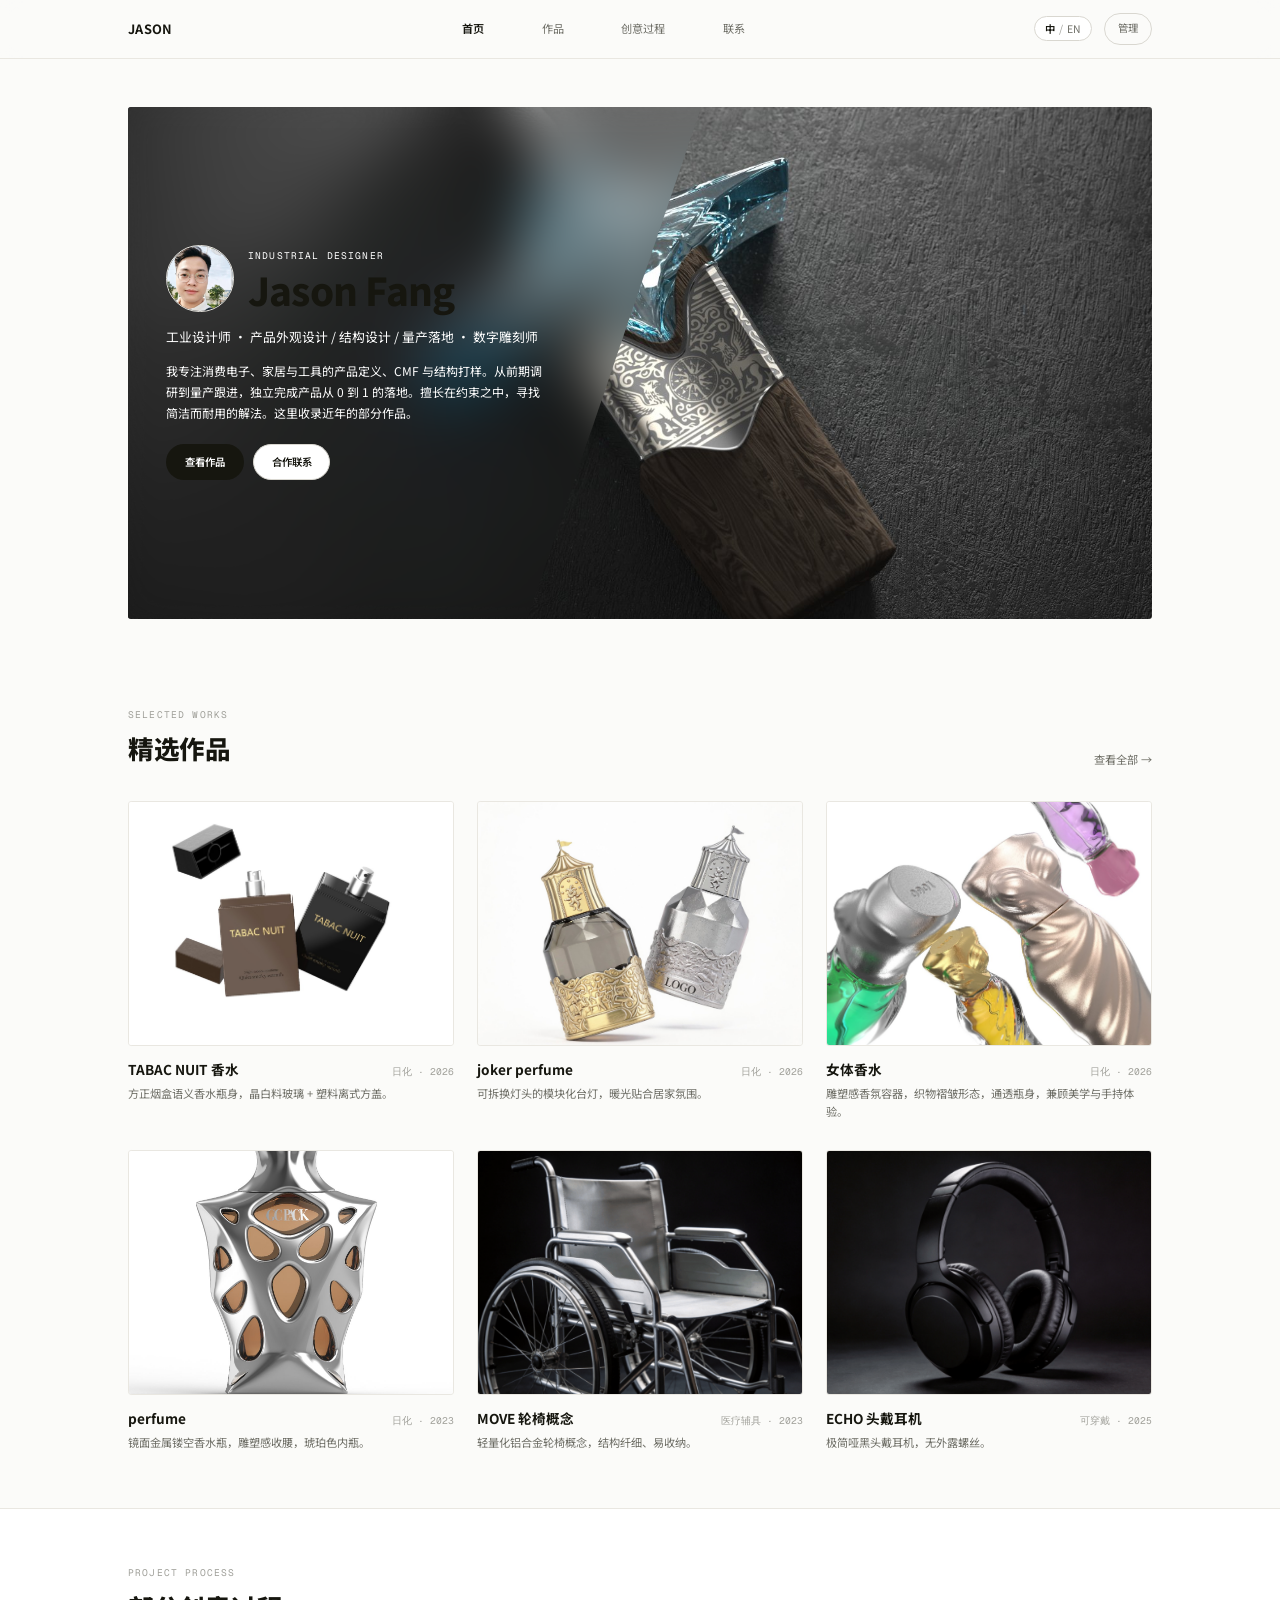
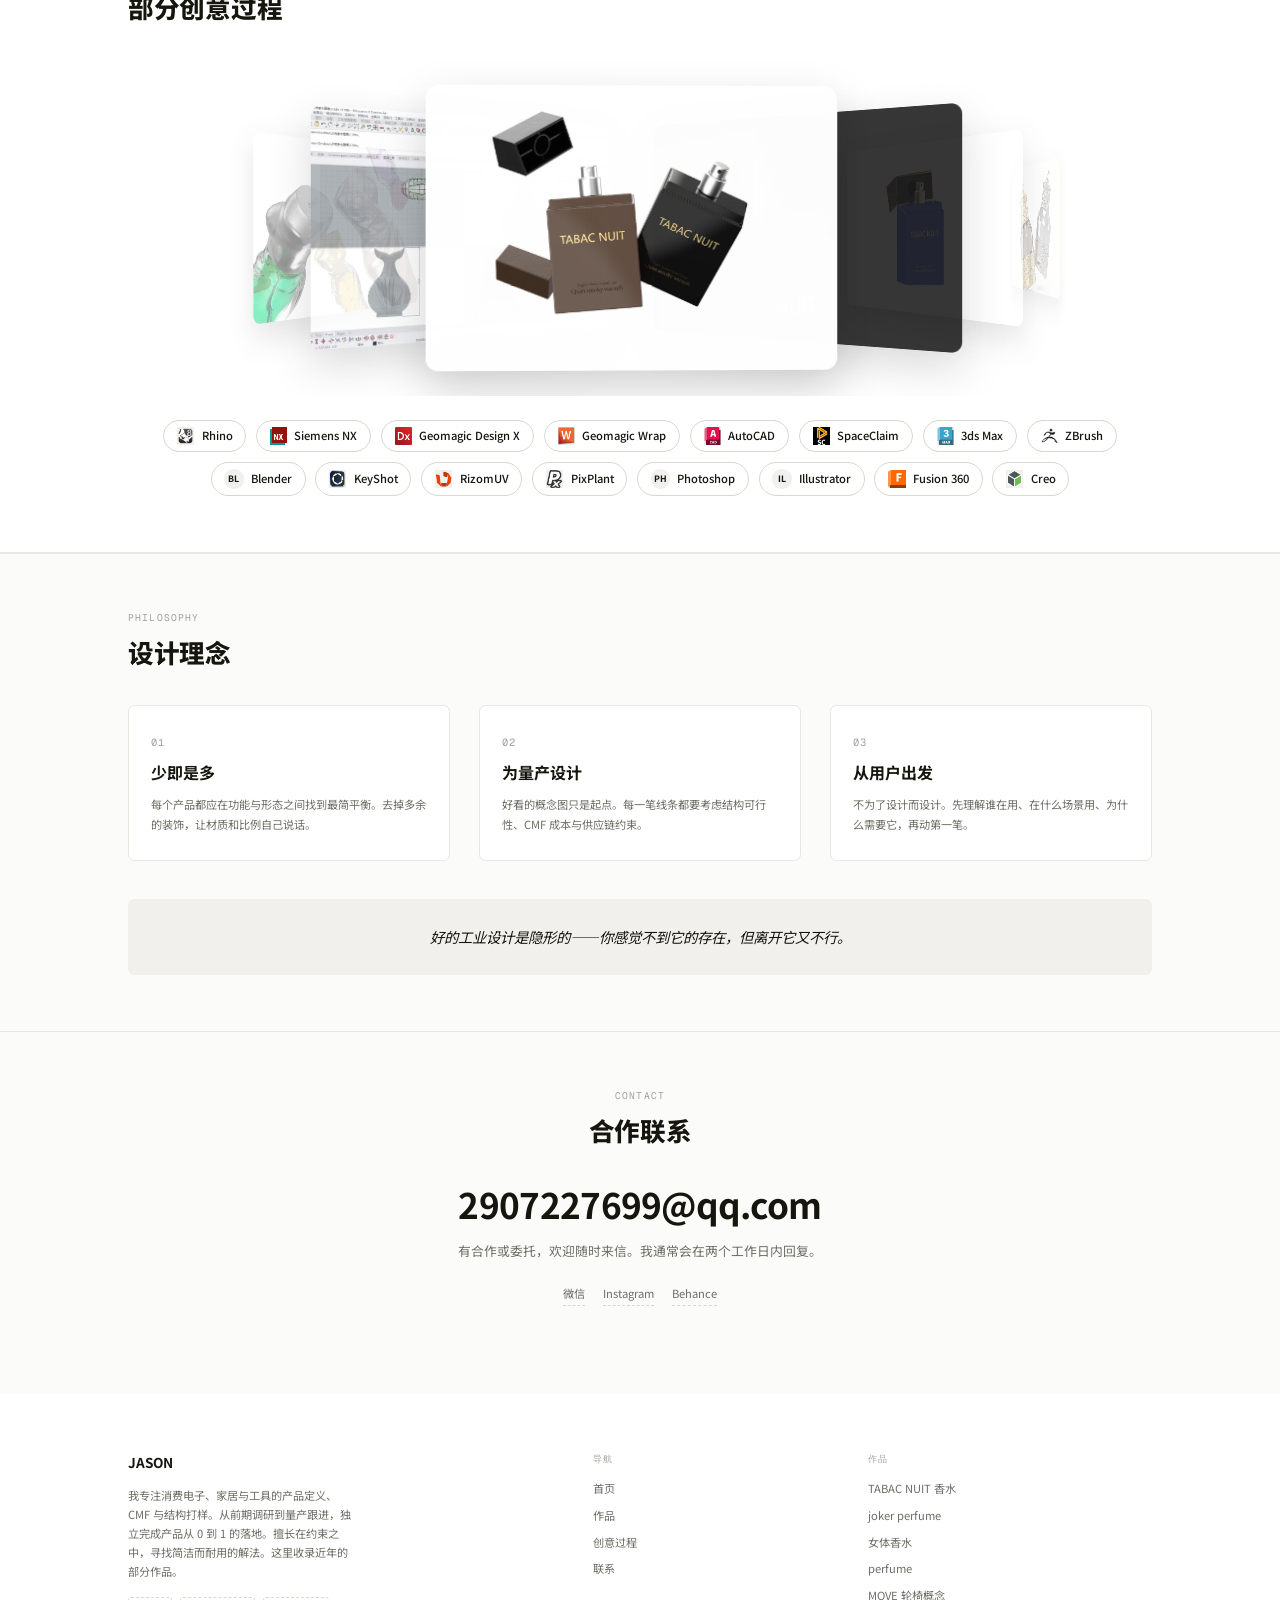
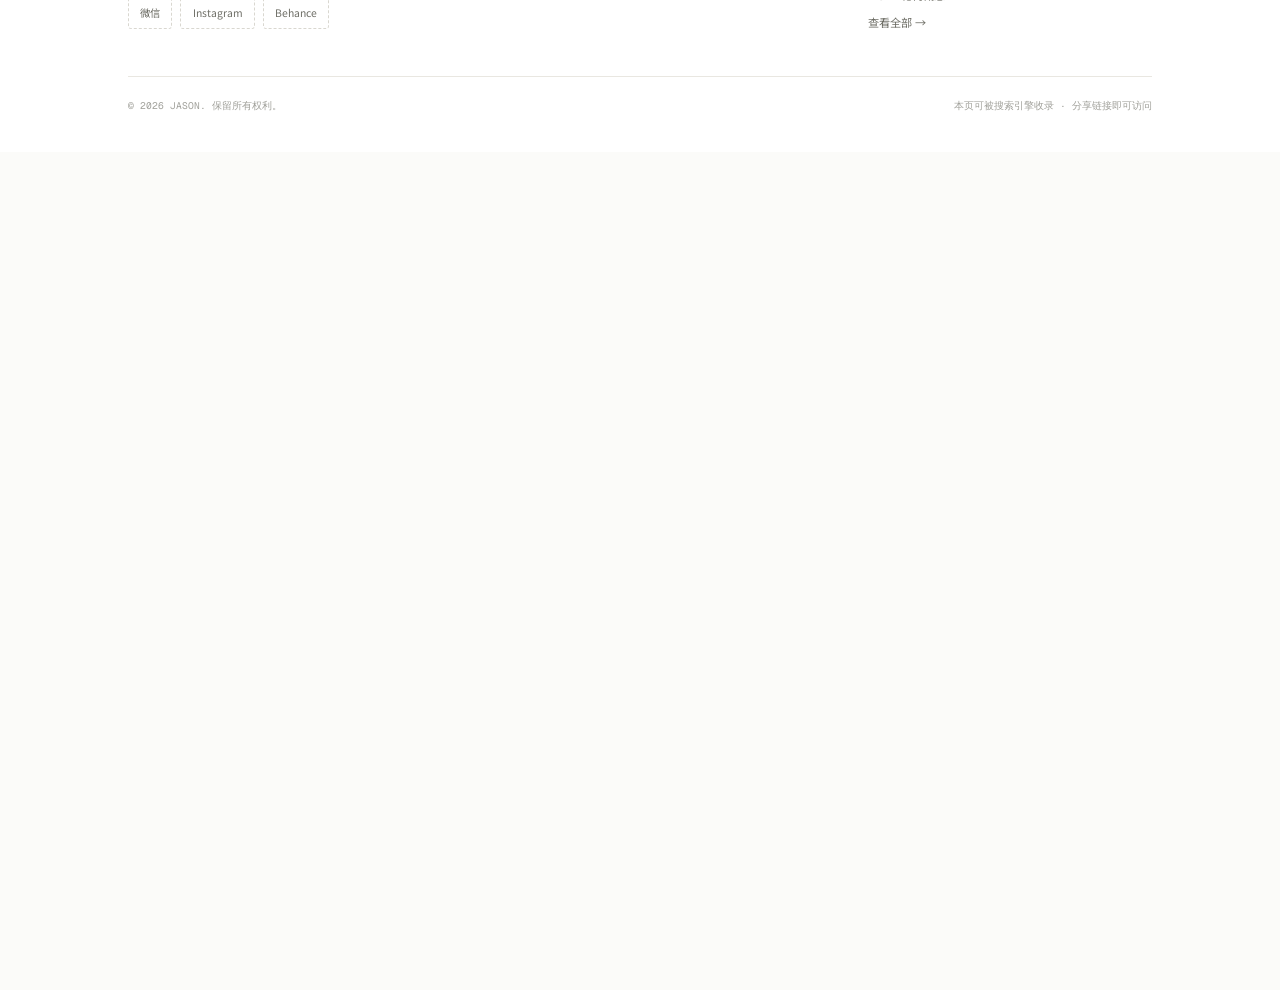
==== commit 4c7c7801: "fix: reference CSS style-20260904m.css for fixed layout and zoom" ====
--- a/index.html
+++ b/index.html
@@ -8,7 +8,7 @@
     <link rel="preconnect" href="https://fonts.googleapis.com" />
     <link rel="preconnect" href="https://fonts.gstatic.com" crossorigin />
     <link href="https://fonts.googleapis.com/css2?family=Inter:wght@400;500;600;700;800&family=Noto+Sans+SC:wght@400;500;700;800&family=Geist+Mono:wght@400;500&display=swap" rel="stylesheet" />
-    <link rel="stylesheet" href="css/style-20260904l.css" />
+    <link rel="stylesheet" href="css/style-20260904m.css" />
     <script>
       /* 图片加载优化：在 HTML 解析阶段就发起 site.json 请求，与 css/js 并行下载，
          省掉「等 JS 下载完才开始请求数据」的一整轮 RTT，首屏图片因此更早开始加载。
--- a/css/style-20260904m.css
+++ b/css/style-20260904m.css
@@ -0,0 +1,434 @@
+/* ===================================================================
+   工业设计作品集 · 浅色极简（Behance 风）
+   设计令牌：米白底 / 近黑字 / 大留白 / 低饱和 / 克制强调
+   =================================================================== */
+:root {
+  --bg: #fbfbf9;
+  --surface: #ffffff;
+  --text: #16160f;
+  --muted: #6e6e66;
+  --faint: #a0a09a;
+  --line: #e9e7e1;
+  --line-strong: #d9d7d0;
+  --accent: #16160f;
+  --accent-soft: #f1f0ec;
+
+  --font-cn: "Noto Sans SC", -apple-system, BlinkMacSystemFont, "PingFang SC",
+    "Microsoft YaHei", sans-serif;
+  --font-en: "Inter", "Noto Sans SC", system-ui, sans-serif;
+  --font-mono: "Geist Mono", "JetBrains Mono", ui-monospace, SFMono-Regular, Menlo,
+    Consolas, monospace;
+
+  --radius: 4px;
+  --radius-lg: 8px;
+  --radius-pill: 999px;
+  --container: 1440px;
+}
+
+* { box-sizing: border-box; margin: 0; padding: 0; }
+
+html { scroll-behavior: smooth; zoom: 0.8; }
+
+body {
+  background: var(--bg);
+  color: var(--text);
+  font-family: var(--font-cn);
+  -webkit-font-smoothing: antialiased;
+  text-rendering: optimizeLegibility;
+  line-height: 1.6;
+  min-width: 1440px;
+  overflow-x: auto;
+}
+
+a { color: inherit; text-decoration: none; }
+img { display: block; max-width: 100%; }
+/* 图片淡入：渲染后由 fadeImages() 加 fz，加载完成再淡入，避免白块/残缺闪烁；占位底色由各自容器提供 */
+img.fz { opacity: 0; transition: opacity .4s ease; background: var(--accent-soft); }
+img.fz.loaded { opacity: 1; }
+button { font-family: inherit; cursor: pointer; }
+
+.wrap { max-width: var(--container); margin: 0 auto; padding: 0 80px; }
+
+/* 英文 / 技术标签 */
+.en { font-family: var(--font-mono); font-size: 12px; letter-spacing: 0.12em;
+  text-transform: uppercase; color: var(--faint); }
+
+/* ===== 顶栏 ===== */
+.site-header {
+  position: sticky; top: 0; z-index: 30;
+  background: rgba(251, 251, 249, 0.82);
+  backdrop-filter: saturate(180%) blur(12px);
+  border-bottom: 1px solid var(--line);
+}
+.header-inner {
+  height: 72px; display: flex; align-items: center; justify-content: space-between;
+}
+.brand { font-size: 16px; font-weight: 700; letter-spacing: 0.02em; }
+.nav { display: flex; gap: 72px; align-items: center; }
+.nav a { font-size: 14px; color: var(--muted); transition: color 0.15s ease; position: relative; }
+.nav a:hover, .nav a.active { color: var(--text); }
+.nav a.active { font-weight: 600; }
+.header-actions { display: flex; align-items: center; gap: 16px; }
+.admin-link {
+  font-size: 13px; color: var(--muted); padding: 8px 16px;
+  border: 1px solid var(--line-strong); border-radius: var(--radius-pill);
+  transition: border-color 0.15s ease, color 0.15s ease;
+}
+.admin-link:hover { border-color: var(--text); color: var(--text); }
+
+/* ===== 语言切换（极简）===== */
+.lang-toggle {
+  display: inline-flex; align-items: center; gap: 4px;
+  font-size: 13px; color: var(--muted); line-height: 1;
+  padding: 8px 12px; border: 1px solid var(--line-strong);
+  border-radius: var(--radius-pill); background: var(--surface);
+  cursor: pointer; transition: border-color 0.15s ease, color 0.15s ease;
+}
+.lang-toggle:hover { border-color: var(--text); color: var(--text); }
+.lang-toggle [data-lang] { transition: color 0.15s ease; }
+.lang-toggle .on { color: var(--text); font-weight: 600; }
+.lang-toggle i { font-style: normal; color: var(--faint); margin: 0 1px; }
+
+/* 中英切换整页淡入淡出 */
+main, .site-footer { transition: opacity 0.18s ease; }
+.lang-fade { opacity: 0; }
+
+.nav-toggle { display: none; align-items: center; justify-content: center;
+  width: 40px; height: 40px; margin-left: 8px; border: 1px solid var(--line-strong);
+  border-radius: var(--radius); background: var(--surface); color: var(--text); }
+.nav-toggle.open { border-color: var(--text); }
+
+/* ===== 通用按钮 ===== */
+.btn {
+  display: inline-flex; align-items: center; justify-content: center; gap: 8px;
+  padding: 11px 22px; border-radius: var(--radius-pill);
+  font-size: 13px; font-weight: 600; border: 1px solid transparent;
+  transition: transform 0.12s ease, background 0.15s ease, border-color 0.15s ease;
+}
+.btn-primary { background: var(--accent); color: #fff; }
+.btn-primary:hover { transform: translateY(-1px); }
+.btn-ghost { background: var(--surface); color: var(--text); border-color: var(--line-strong); }
+.btn-ghost:hover { border-color: var(--text); }
+
+/* ===== 首页 Hero ===== */
+.home-hero { padding: 60px 0 40px; }
+/* 固定长方形横幅：背景图为固定 2:1 容器，按比例裁切、不拉伸铺满整屏。
+   本次仅调整左侧文字与头像的大小/位置，背景图显示方式保持原样未改动。 */
+.home-hero-grid { position: relative; display: block; }
+/* 文字层：绝对定位叠在横幅左侧磨砂区域之上；不参与背景图布局，故背景图不会被改动。
+   left 取 .wrap 的左右内边距(80px)，使文字层左缘与横幅左缘(及下方精选作品)对齐。 */
+.home-hero-content {
+  position: absolute; left: 80px; top: 0; bottom: 0; z-index: 2;
+  max-width: 40%;
+  display: flex; flex-direction: column; justify-content: center;
+  padding: 0 48px;
+}
+.hero-header { display: flex; align-items: center; gap: 18px; margin-bottom: 18px; }
+.hero-header-text { display: flex; flex-direction: column; gap: 6px; }
+.avatar {
+  width: 84px; height: 84px; border-radius: 50%;
+  background: var(--accent-soft); border: 1px solid var(--line);
+  object-fit: cover; display: flex; align-items: center; justify-content: center;
+  font-size: 28px; font-weight: 700; color: var(--muted); overflow: hidden;
+  flex: 0 0 auto;
+}
+.avatar img { width: 100%; height: 100%; object-fit: cover; }
+.home-name { font-size: 48px; font-weight: 800; line-height: 1.05; margin: 0; letter-spacing: -0.02em; }
+.home-title { font-size: 16px; color: var(--muted); margin-bottom: 18px; line-height: 1.5; }
+.home-bio { font-size: 15px; color: var(--muted); line-height: 1.75; max-width: 520px; }
+.home-cta { margin-top: 26px; display: flex; gap: 12px; }
+/* hero 小字（上方英文 / 头衔 / 简介）：暗色头图默认白色，大名字保持深色。
+   若头图偏亮，JS 会给 .home-hero 加 .is-light，小字自动切回深色，
+   这样换成白底头图也不会看不见（详见 js/home.js 的明暗检测）。 */
+.home-hero-content .en,
+.home-title, .home-bio { color: #fff; }
+.home-hero.is-light .home-hero-content .en,
+.home-hero.is-light .home-title,
+.home-hero.is-light .home-bio { color: var(--muted); }
+/* 固定横幅：相对定位、固定 2:1 比例，图片 object-fit:cover 居中裁切，不随视口拉伸铺满 */
+.home-visual {
+  position: relative;
+  width: 100%;
+  aspect-ratio: 2 / 1;
+  border: none; background: var(--accent-soft); border-radius: var(--radius);
+  overflow: hidden;
+  margin: 0;
+  z-index: 0;
+}
+.visual-frame { position: absolute; inset: 0; }
+.visual-frame img {
+  width: 100%; height: 100%; object-fit: cover; object-position: center;
+}
+/* 左侧斜切磨砂玻璃：纯模糊、零加白。
+   兼容性关键：不用 backdrop-filter——部分浏览器 GPU 光栅化会把
+   backdrop-filter+clip-path 的裁切退化成外接矩形（竖直边）。
+   改为「同一张头图的模糊副本」：普通 filter:blur 模糊副本图，
+   外层 .frost 普通裁切成斜形，所有浏览器渲染一致。 */
+.frost {
+  position: absolute; inset: 0;
+  -webkit-clip-path: polygon(0 0, 56% 0, 39% 100%, 0 100%);
+  clip-path: polygon(0 0, 56% 0, 39% 100%, 0 100%);
+  overflow: hidden;
+  pointer-events: none;
+  z-index: 2;
+}
+.frost img {
+  /* 四周外扩 48px：模糊会向边缘采样透明导致边线发虚，外扩后模糊来源足量、边缘干净 */
+  position: absolute; left: -48px; top: -48px;
+  width: calc(100% + 96px); height: calc(100% + 96px);
+  max-width: none;
+  object-fit: cover; object-position: center;
+  filter: blur(36px);
+}
+
+/* ===== 区块标题 ===== */
+.section { padding: 70px 0; }
+.section-head {
+  display: flex; align-items: flex-end; justify-content: space-between;
+  margin-bottom: 40px; gap: 20px;
+}
+.section-head h2 { font-size: 32px; font-weight: 800; letter-spacing: -0.01em; margin-top: 8px; }
+.section-head .view-all { font-size: 14px; color: var(--muted); transition: color 0.15s ease; }
+.section-head .view-all:hover { color: var(--text); }
+
+/* ===== 作品网格（卡片）===== */
+.works-grid { display: grid; grid-template-columns: repeat(3, 1fr); gap: 36px 28px; }
+.work-card { display: block; }
+.work-card .thumb {
+  border-radius: var(--radius); overflow: hidden; background: var(--accent-soft);
+  aspect-ratio: 4 / 3; border: 1px solid var(--line);
+}
+.work-card .thumb img {
+  width: 100%; height: 100%; object-fit: cover;
+  transition: transform 0.5s cubic-bezier(0.2, 0.7, 0.2, 1);
+}
+.work-card:hover .thumb img { transform: scale(1.04); }
+.work-card .meta { display: flex; justify-content: space-between; align-items: baseline; margin-top: 16px; gap: 12px; }
+.work-card .title { font-size: 17px; font-weight: 700; }
+.work-card .cat { font-family: var(--font-mono); font-size: 12px; color: var(--faint); white-space: nowrap; }
+.work-card .summary { font-size: 14px; color: var(--muted); margin-top: 6px; }
+
+/* ===== 作品详情页 ===== */
+.detail-hero { padding: 90px 0 50px; }
+.detail-back { font-size: 14px; color: var(--muted); display: inline-block; margin-bottom: 28px; }
+.detail-back:hover { color: var(--text); }
+.detail-title { font-size: 44px; font-weight: 800; letter-spacing: -0.01em; }
+.detail-cat { font-family: var(--font-mono); font-size: 13px; color: var(--faint); margin-top: 10px; }
+.detail-cover {
+  margin-top: 36px; border-radius: var(--radius-lg); overflow: hidden;
+  border: 1px solid var(--line); background: var(--accent-soft); cursor: zoom-in;
+}
+.detail-cover img { width: 100%; max-height: 640px; object-fit: cover; }
+.detail-body { display: grid; grid-template-columns: 1.6fr 1fr; gap: 64px; padding: 56px 0 90px; align-items: start; }
+.detail-desc { font-size: 16px; color: var(--muted); line-height: 1.9; }
+.detail-desc p + p { margin-top: 18px; }
+.detail-side { position: sticky; top: 100px; }
+.detail-side .block { margin-bottom: 34px; }
+.detail-side .block .en { display: block; margin-bottom: 14px; }
+.params { display: flex; flex-direction: column; }
+.param-row { display: flex; justify-content: space-between; gap: 16px; padding: 12px 0; border-bottom: 1px solid var(--line); font-size: 14px; }
+.param-row:first-child { border-top: 1px solid var(--line); }
+.param-row .k { color: var(--muted); }
+.param-row .v { color: var(--text); font-weight: 500; text-align: right; }
+.gallery { display: grid; grid-template-columns: repeat(2, 1fr); gap: 16px; margin-top: 24px; }
+.gallery .g-img { border-radius: var(--radius); overflow: hidden; border: 1px solid var(--line); background: var(--accent-soft); aspect-ratio: 4 / 3; cursor: zoom-in; }
+.gallery .g-img img { width: 100%; height: 100%; object-fit: cover; }
+
+/* ===== 联系区（单块居中，与页脚无分隔线）===== */
+.contact-wrap { max-width: 760px; margin: 0 auto; text-align: center; }
+.contact-header { margin-bottom: 40px; }
+.contact-header h2 { font-size: 32px; font-weight: 800; letter-spacing: -0.01em; margin-top: 8px; }
+.contact-body { display: flex; flex-direction: column; align-items: center; gap: 18px; }
+.contact-email {
+  font-size: 44px; font-weight: 700; letter-spacing: -0.02em; line-height: 1.2;
+  color: var(--text); transition: opacity 0.15s ease;
+}
+.contact-email:hover { opacity: 0.65; }
+.contact-note { font-size: 16px; color: var(--muted); line-height: 1.8; max-width: 520px; }
+#socials { display: flex; flex-wrap: wrap; justify-content: center; gap: 14px 22px; margin-top: 10px; }
+#socials .social-link {
+  font-size: 14px; color: var(--muted); padding-bottom: 3px;
+  border-bottom: 1px solid var(--line-strong);
+  transition: color 0.15s ease, border-color 0.15s ease;
+}
+#socials .social-link:hover { color: var(--text); border-color: var(--text); }
+#socials .social-link.is-text { cursor: default; border-bottom-style: dashed; }
+
+/* ===== 页脚 ===== */
+.site-footer { background: var(--surface); padding: 72px 0 48px; margin-top: 40px; }
+.footer-inner { display: grid; grid-template-columns: 1.8fr 1fr 1.2fr; gap: 48px; margin-bottom: 56px; }
+.footer-brand { font-size: 17px; font-weight: 700; }
+.footer-desc { font-size: 14px; color: var(--muted); line-height: 1.7; max-width: 280px; margin-top: 16px; }
+.footer-socials { display: flex; flex-wrap: wrap; gap: 10px; margin-top: 20px; }
+.footer-socials .social-link {
+  display: inline-flex; align-items: center; justify-content: center;
+  min-height: 36px; padding: 8px 14px;
+  border-radius: var(--radius); border: 1px solid var(--line-strong);
+  font-size: 13px; color: var(--muted);
+  transition: border-color 0.15s ease, color 0.15s ease;
+}
+.footer-socials .social-link:hover { border-color: var(--text); color: var(--text); }
+.footer-socials .social-link.is-text { cursor: default; border-style: dashed; }
+
+.f-note:empty { display: none; }
+.footer-col-title { font-family: var(--font-mono); font-size: 11px; letter-spacing: 0.1em; text-transform: uppercase; color: var(--faint); margin-bottom: 18px; }
+.footer-links { display: flex; flex-direction: column; gap: 11px; }
+.footer-links a { font-size: 14px; color: var(--muted); transition: color 0.15s ease; }
+.footer-links a:hover { color: var(--text); }
+.footer-line { height: 1px; background: var(--line); margin-bottom: 26px; }
+.footer-bottom { display: flex; justify-content: space-between; align-items: center; gap: 16px; }
+.footer-bottom span { font-family: var(--font-mono); font-size: 12px; color: var(--faint); }
+
+/* ===== 设计理念 ===== */
+.philosophy-grid { display: grid; grid-template-columns: repeat(3, 1fr); gap: 36px; margin-top: 8px; }
+.philo-card { padding: 32px 28px; background: var(--surface); border: 1px solid var(--line); border-radius: var(--radius-lg); }
+.philo-num { font-family: var(--font-mono); font-size: 13px; color: var(--faint); letter-spacing: 0.06em; }
+.philo-title { font-size: 20px; font-weight: 700; margin: 10px 0 12px; }
+.philo-text { font-size: 14px; color: var(--muted); line-height: 1.75; }
+.philo-quote { margin-top: 48px; text-align: center; padding: 32px 40px; background: var(--accent-soft); border-radius: var(--radius-lg); }
+.philo-quote p { font-size: 18px; color: var(--text); line-height: 1.7; font-style: italic; }
+
+/* ===== 后台：理念编辑 ===== */
+.philo-edit .philo-row { display: grid; grid-template-columns: 80px 1fr 1.6fr 32px; gap: 8px; margin-bottom: 8px; align-items: start; }
+.philo-edit .philo-row input,
+.philo-edit .philo-row textarea { background: var(--bg); border: 1px solid var(--line-strong); border-radius: var(--radius); padding: 8px 10px; font-size: 13px; font-family: var(--font-cn); color: var(--text); outline: none; }
+
+/* ===== 灯箱 ===== */
+.lightbox {
+  position: fixed; inset: 0; z-index: 90; background: rgba(22, 22, 15, 0.94);
+  display: flex; align-items: center; justify-content: center; padding: 48px;
+  opacity: 0; pointer-events: none; transition: opacity 0.2s ease;
+}
+.lightbox.open { opacity: 1; pointer-events: auto; }
+/* 灯箱：原图不缩放、不重压缩，清晰度与源文件一致；
+   改为「就绪后淡入」，避免黑屏等待与突然弹出 */
+.lightbox img {
+  max-width: 92vw; max-height: 88vh; border-radius: var(--radius); object-fit: contain;
+  opacity: 0; transform: scale(0.985);
+  transition: opacity 0.28s ease, transform 0.28s ease;
+}
+.lightbox img.lb-ready { opacity: 1; transform: none; }
+/* 加载指示：极简单圈，仅在大图未就绪时出现 */
+.lightbox.is-loading::after {
+  content: ''; position: absolute; left: 50%; top: 50%;
+  width: 26px; height: 26px; margin: -13px 0 0 -13px;
+  border: 2px solid rgba(255, 255, 255, 0.26);
+  border-top-color: rgba(255, 255, 255, 0.86);
+  border-radius: 50%;
+  animation: lbSpin 0.8s linear infinite;
+}
+@keyframes lbSpin { to { transform: rotate(360deg); } }
+@media (prefers-reduced-motion: reduce) {
+  .lightbox img { transition: opacity 0.01s linear; transform: none; }
+  .lightbox.is-loading::after { animation: none; }
+}
+.lightbox .close { position: absolute; top: 24px; right: 28px; color: #fff; font-size: 28px; line-height: 1; background: none; border: none; }
+
+/* ===== 滚动淡入（克制）===== */
+.reveal { opacity: 0; transform: translateY(18px); transition: opacity 0.7s ease, transform 0.7s ease; }
+.reveal.in { opacity: 1; transform: none; }
+
+/* ===== 后台 ===== */
+.admin-screen { min-height: 100vh; display: flex; flex-direction: column; }
+.login-wrap { flex: 1; display: flex; align-items: center; justify-content: center; padding: 24px; }
+.login-card { width: 400px; max-width: 100%; background: var(--surface); border: 1px solid var(--line); border-radius: var(--radius-lg); padding: 40px; }
+.login-card h1 { font-size: 26px; font-weight: 800; }
+.login-card .sub { font-size: 14px; color: var(--muted); margin: 10px 0 26px; line-height: 1.6; }
+.field { display: flex; flex-direction: column; gap: 8px; margin-bottom: 18px; }
+.field label { font-size: 13px; color: var(--muted); }
+.field input, .field textarea {
+  background: var(--bg); border: 1px solid var(--line-strong); border-radius: var(--radius);
+  padding: 11px 13px; font-size: 14px; font-family: var(--font-cn); color: var(--text); outline: none;
+}
+.field input:focus, .field textarea:focus { border-color: var(--text); }
+.login-error { color: #c0392b; font-size: 13px; min-height: 18px; margin-bottom: 10px; }
+
+.admin-shell { display: none; flex: 1; }
+.admin-shell.show { display: flex; }
+.admin-topbar { height: 64px; display: flex; align-items: center; justify-content: space-between; padding: 0 28px; border-bottom: 1px solid var(--line); background: var(--surface); position: sticky; top: 0; z-index: 20; }
+.admin-topbar .t { font-size: 15px; font-weight: 700; }
+.admin-body { display: flex; flex: 1; min-height: 0; }
+.admin-sidebar { width: 220px; flex: 0 0 220px; border-right: 1px solid var(--line); padding: 22px 14px; display: flex; flex-direction: column; gap: 4px; background: var(--bg); }
+.admin-sidebar a { font-size: 14px; color: var(--muted); padding: 10px 12px; border-radius: var(--radius); cursor: pointer; }
+.admin-sidebar a:hover { color: var(--text); }
+.admin-sidebar a.active { color: var(--text); background: var(--surface); font-weight: 600; border: 1px solid var(--line); }
+.admin-main { flex: 1; padding: 32px 40px; overflow: auto; }
+.admin-main h2 { font-size: 22px; font-weight: 800; margin-bottom: 6px; }
+.admin-tip { font-size: 13px; color: var(--muted); margin-bottom: 24px; }
+
+.list-rows { display: flex; flex-direction: column; gap: 12px; }
+.row { display: flex; align-items: center; gap: 16px; padding: 12px 16px; border: 1px solid var(--line); border-radius: var(--radius); background: var(--surface); }
+.row .thumb { width: 56px; height: 56px; flex: 0 0 56px; border-radius: var(--radius); overflow: hidden; background: var(--accent-soft); }
+.row .thumb img { width: 100%; height: 100%; object-fit: cover; }
+.row .rt { font-size: 15px; font-weight: 700; flex: 1; }
+.row .rm { font-family: var(--font-mono); font-size: 12px; color: var(--faint); }
+.row .acts { display: flex; gap: 8px; }
+.mini-btn { font-size: 13px; padding: 7px 13px; border-radius: var(--radius); border: 1px solid var(--line-strong); background: var(--surface); color: var(--muted); }
+.mini-btn:hover { border-color: var(--text); color: var(--text); }
+.mini-btn.danger:hover { border-color: #c0392b; color: #c0392b; }
+.mini-btn.signal { background: var(--accent); color: #fff; border-color: var(--accent); }
+
+.stats { display: flex; gap: 16px; flex-wrap: wrap; margin-bottom: 28px; }
+.stat { background: var(--surface); border: 1px solid var(--line); border-radius: var(--radius); padding: 18px 22px; min-width: 170px; }
+.stat .n { font-size: 28px; font-weight: 800; }
+.stat .l { font-size: 12px; color: var(--muted); font-family: var(--font-mono); margin-top: 4px; }
+
+/* 编辑弹窗 */
+.modal-mask { position: fixed; inset: 0; background: rgba(22,22,15,0.45); display: none; align-items: flex-start; justify-content: center; padding: 40px 20px; z-index: 60; overflow: auto; }
+.modal-mask.open { display: flex; }
+.modal { width: 560px; max-width: 100%; background: var(--surface); border: 1px solid var(--line); border-radius: var(--radius-lg); padding: 28px; }
+.modal h3 { font-size: 20px; font-weight: 800; margin-bottom: 20px; }
+.modal .grid2 { display: grid; grid-template-columns: 1fr 1fr; gap: 14px; }
+.modal .field { margin-bottom: 14px; }
+.dropzone {
+  border: 1.5px dashed var(--line-strong); border-radius: var(--radius); padding: 22px;
+  text-align: center; color: var(--muted); font-size: 13px; transition: 0.15s ease;
+  background: var(--bg); cursor: pointer;
+}
+.dropzone.drag { border-color: var(--text); color: var(--text); background: var(--accent-soft); }
+.thumbs { display: flex; flex-wrap: wrap; gap: 10px; margin-top: 14px; }
+.thumbs .t { position: relative; width: 72px; height: 72px; border-radius: var(--radius); overflow: hidden; border: 1px solid var(--line); }
+.thumbs .t img { width: 100%; height: 100%; object-fit: cover; }
+.thumbs .t.cover { border-color: var(--text); box-shadow: 0 0 0 2px var(--text); }
+.thumbs .t .x { position: absolute; top: 2px; right: 2px; width: 18px; height: 18px; border-radius: 50%; background: rgba(22,22,15,0.8); color: #fff; border: none; font-size: 11px; line-height: 1; }
+.thumbs .t .badge { position: absolute; bottom: 2px; left: 2px; font-size: 9px; font-family: var(--font-mono); background: var(--text); color: #fff; padding: 1px 5px; border-radius: 3px; }
+.params-edit .prow { display: grid; grid-template-columns: 1fr 1.4fr 32px; gap: 8px; margin-bottom: 8px; }
+.params-edit .prow input { background: var(--bg); border: 1px solid var(--line-strong); border-radius: var(--radius); padding: 8px 10px; font-size: 13px; font-family: var(--font-cn); color: var(--text); outline: none; }
+.modal-actions { display: flex; justify-content: flex-end; gap: 10px; margin-top: 18px; }
+
+/* ===== 项目过程（3D 透视滚动条带 + 软件图标） ===== */
+.process-stage {
+  position: relative;
+  height: 420px;
+  overflow: hidden;
+  margin: 26px 0 4px;
+  -webkit-mask-image: linear-gradient(to right, transparent, #000 10%, #000 90%, transparent);
+  mask-image: linear-gradient(to right, transparent, #000 10%, #000 90%, transparent);
+}
+.process-track { position: absolute; left: 0; right: 0; top: 50%; height: 0; }
+.process-item {
+  position: absolute; left: 50%; top: 0;
+  width: 520px; height: 360px; margin-left: -260px; margin-top: -180px;
+  border-radius: 16px; overflow: hidden;
+  background: var(--line); box-shadow: 0 24px 60px rgba(0,0,0,.18);
+  will-change: transform, opacity; backface-visibility: hidden;
+}
+.process-item img { width: 100%; height: 100%; object-fit: cover; display: block; }
+.process-software {
+  display: flex; flex-wrap: wrap; gap: 12px;
+  justify-content: center; margin-top: 30px;
+}
+.sw-pill {
+  display: inline-flex; align-items: center; gap: 9px;
+  padding: 8px 16px; border: 1px solid var(--line-strong);
+  border-radius: 999px; background: var(--surface);
+  color: var(--text); font-size: 14px; font-weight: 500;
+}
+.sw-ico { width: 22px; height: 22px; object-fit: contain; display: inline-flex; align-items: center; justify-content: center; }
+.sw-ico svg, .sw-ico img { width: 100%; height: 100%; display: block; object-fit: contain; }
+.sw-letter {
+  width: 24px; height: 24px; border-radius: 50%;
+  background: var(--accent-soft); color: var(--accent);
+  font-size: 11px; font-weight: 700; display: inline-flex;
+  align-items: center; justify-content: center;
+}
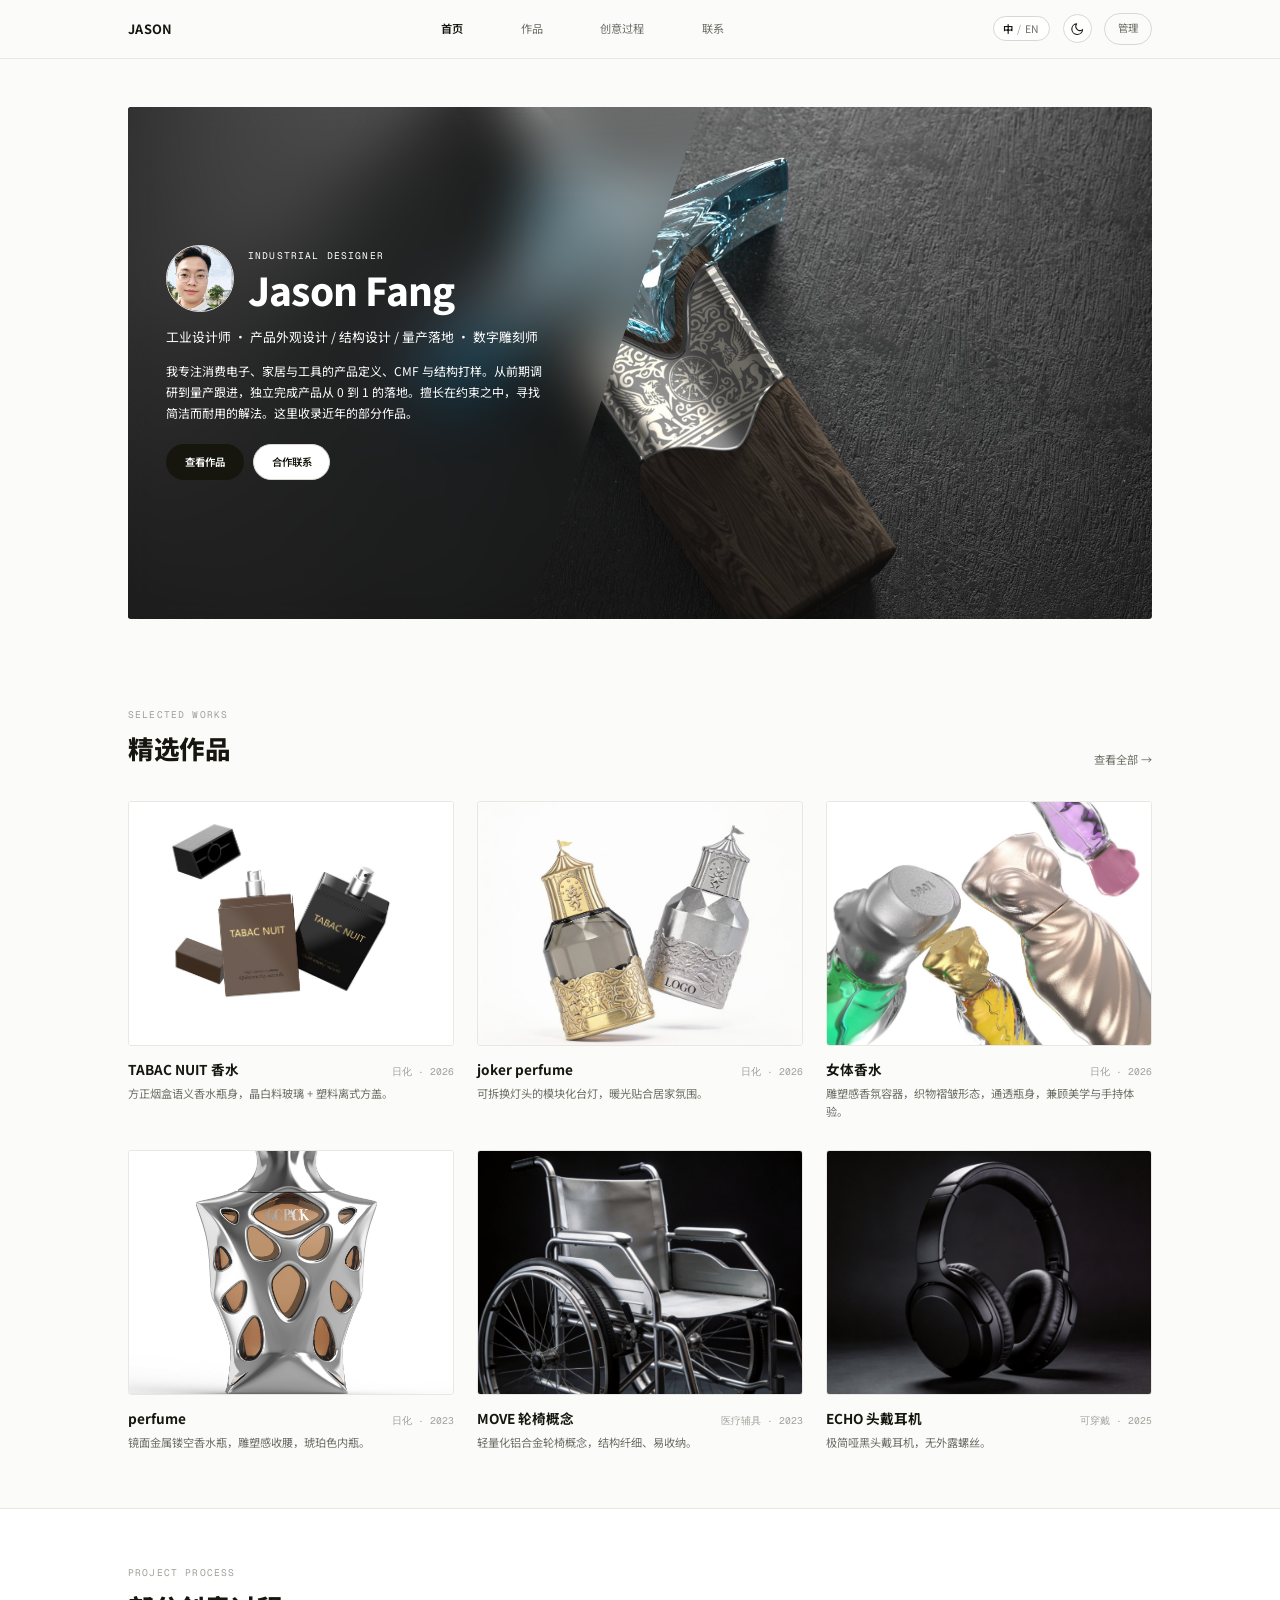
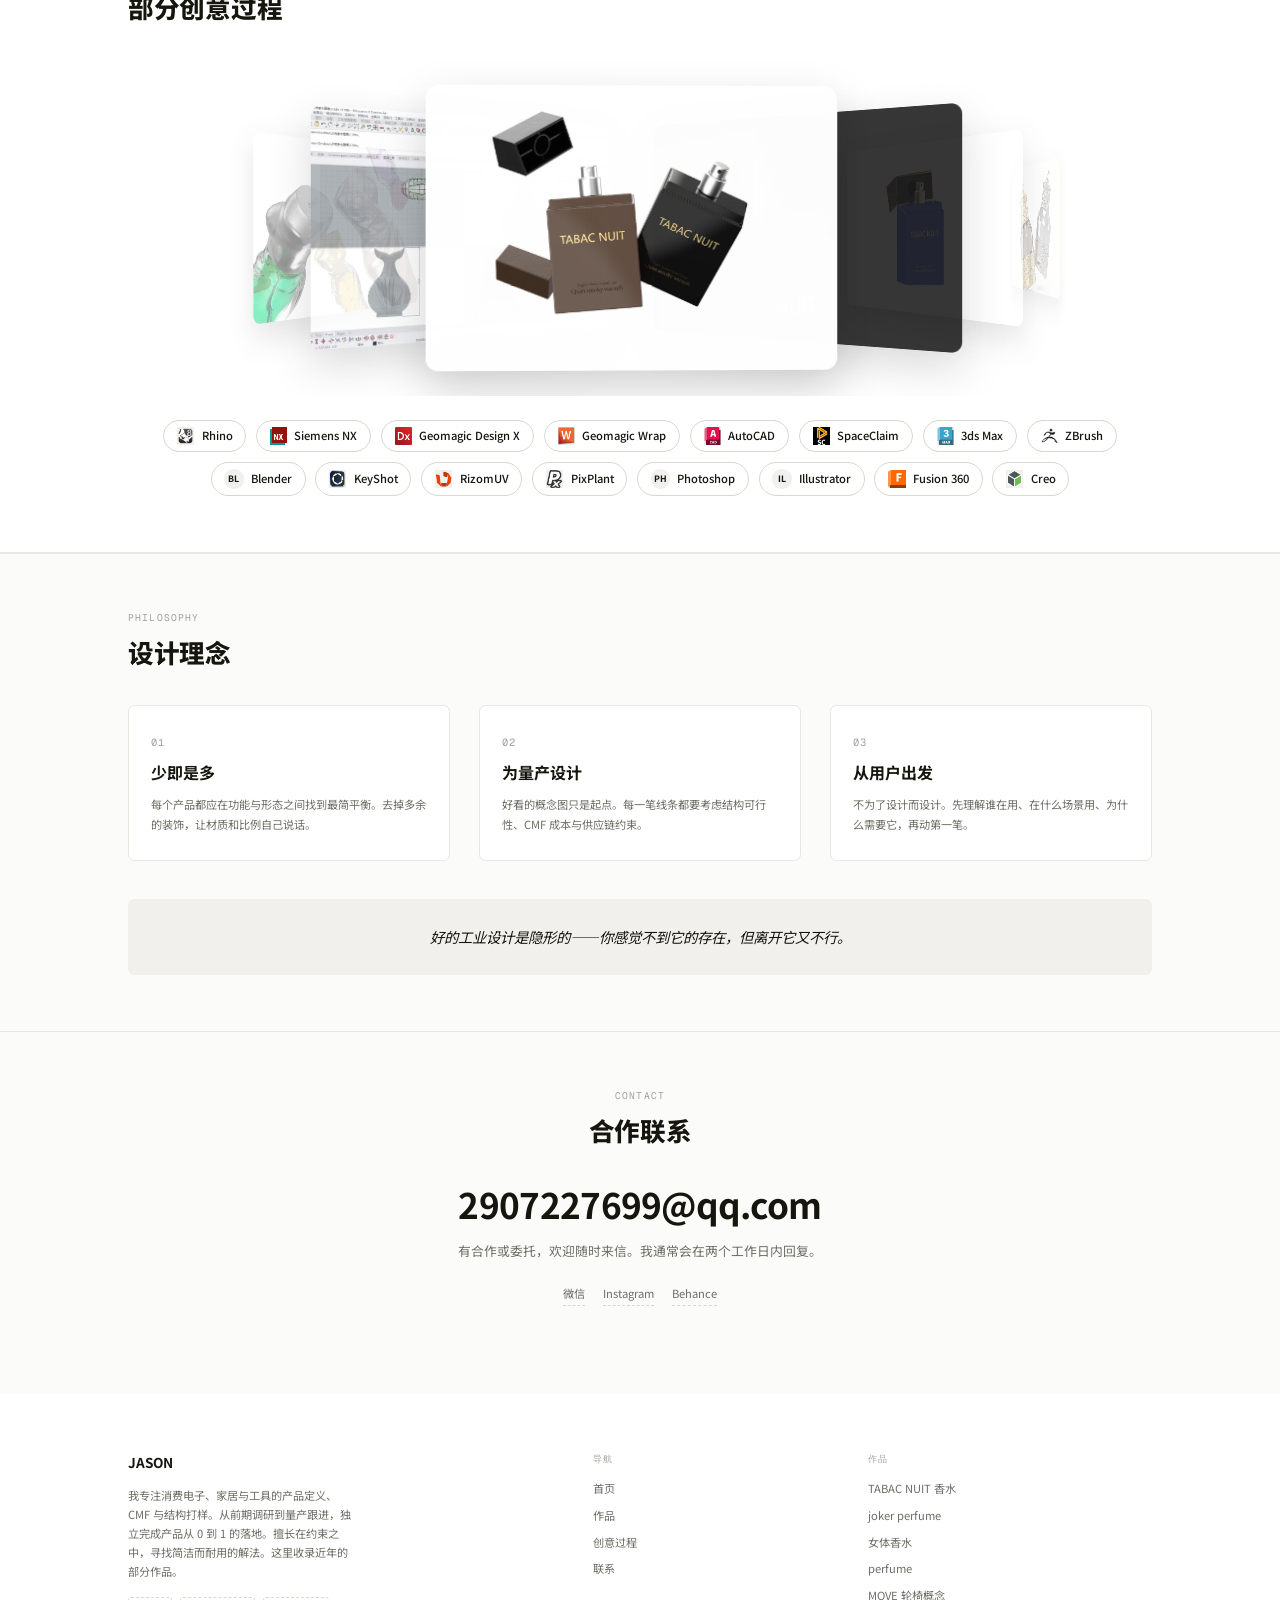
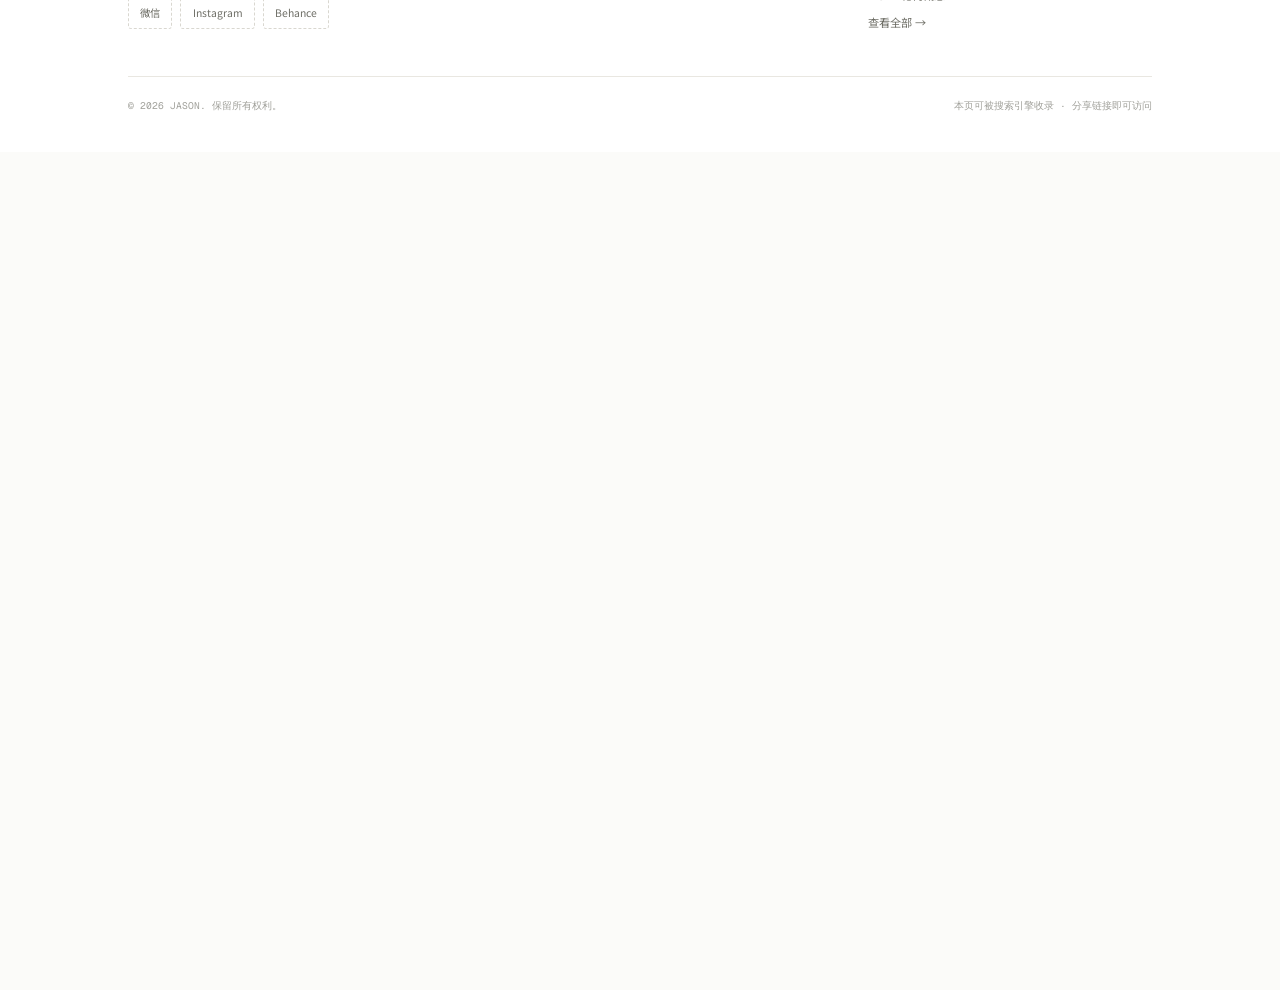
==== commit d79fcffd: "deploy: index.html (v=20260904n)" ====
--- a/index.html
+++ b/index.html
@@ -8,7 +8,17 @@
     <link rel="preconnect" href="https://fonts.googleapis.com" />
     <link rel="preconnect" href="https://fonts.gstatic.com" crossorigin />
     <link href="https://fonts.googleapis.com/css2?family=Inter:wght@400;500;600;700;800&family=Noto+Sans+SC:wght@400;500;700;800&family=Geist+Mono:wght@400;500&display=swap" rel="stylesheet" />
-    <link rel="stylesheet" href="css/style-20260904m.css" />
+    <link rel="stylesheet" href="css/style-20260904n.css" />
+    <script>
+      /* 先应用用户保存的明暗主题，避免页面渲染后再闪烁切换 */
+      (function () {
+        try {
+          var t = localStorage.getItem('siteTheme');
+          if (!t && window.matchMedia('(prefers-color-scheme: dark)').matches) t = 'dark';
+          if (t) document.documentElement.setAttribute('data-theme', t);
+        } catch (e) {}
+      })();
+    </script>
     <script>
       /* 图片加载优化：在 HTML 解析阶段就发起 site.json 请求，与 css/js 并行下载，
          省掉「等 JS 下载完才开始请求数据」的一整轮 RTT，首屏图片因此更早开始加载。
@@ -35,6 +45,10 @@
         </button>
         <div class="header-actions">
           <button class="lang-toggle" id="lang-toggle" type="button"><span data-lang="zh" class="on">中</span><i>/</i><span data-lang="en">EN</span></button>
+          <button class="theme-toggle" id="theme-toggle" type="button" aria-label="切换到深色">
+            <svg class="icon-moon" width="18" height="18" viewBox="0 0 24 24" fill="none" stroke="currentColor" stroke-width="1.8" stroke-linecap="round" stroke-linejoin="round"><path d="M21 12.79A9 9 0 1 1 11.21 3 7 7 0 0 0 21 12.79z"/></svg>
+            <svg class="icon-sun" width="18" height="18" viewBox="0 0 24 24" fill="none" stroke="currentColor" stroke-width="1.8" stroke-linecap="round" stroke-linejoin="round"><circle cx="12" cy="12" r="5"/><path d="M12 1v2M12 21v2M4.22 4.22l1.42 1.42M18.36 18.36l1.42 1.42M1 12h2M21 12h2M4.22 19.78l1.42-1.42M18.36 5.64l1.42-1.42"/></svg>
+          </button>
           <a class="admin-link" id="admin-link" href="admin.html">管理</a>
         </div>
       </div>
@@ -162,7 +176,7 @@
       <img id="lightbox-img" src="" alt="" />
     </div>
 
-    <script src="js/api.js?v=20260904d"></script>
-    <script src="js/home.js?v=20260904d"></script>
+    <script src="js/api.js?v=20260904n"></script>
+    <script src="js/home.js?v=20260904n"></script>
   </body>
 </html>
--- a/css/style-20260904n.css
+++ b/css/style-20260904n.css
@@ -0,0 +1,470 @@
+/* ===================================================================
+   工业设计作品集 · 浅色极简（Behance 风）
+   设计令牌：米白底 / 近黑字 / 大留白 / 低饱和 / 克制强调
+   =================================================================== */
+:root {
+  --bg: #fbfbf9;
+  --surface: #ffffff;
+  --text: #16160f;
+  --muted: #6e6e66;
+  --faint: #a0a09a;
+  --line: #e9e7e1;
+  --line-strong: #d9d7d0;
+  --accent: #16160f;
+  --accent-soft: #f1f0ec;
+
+  --font-cn: "Noto Sans SC", -apple-system, BlinkMacSystemFont, "PingFang SC",
+    "Microsoft YaHei", sans-serif;
+  --font-en: "Inter", "Noto Sans SC", system-ui, sans-serif;
+  --font-mono: "Geist Mono", "JetBrains Mono", ui-monospace, SFMono-Regular, Menlo,
+    Consolas, monospace;
+
+  --radius: 4px;
+  --radius-lg: 8px;
+  --radius-pill: 999px;
+  --container: 1440px;
+}
+
+/* 深色模式变量 */
+[data-theme="dark"] {
+  --bg: #121212;
+  --surface: #1a1a1a;
+  --text: #f4f4f0;
+  --muted: #a0a09a;
+  --faint: #7a7a74;
+  --line: #2a2a2a;
+  --line-strong: #3a3a3a;
+  --accent: #f4f4f0;
+  --accent-soft: #1f1f1f;
+}
+
+* { box-sizing: border-box; margin: 0; padding: 0; }
+
+html { scroll-behavior: smooth; zoom: 0.8; }
+
+body {
+  background: var(--bg);
+  color: var(--text);
+  font-family: var(--font-cn);
+  -webkit-font-smoothing: antialiased;
+  text-rendering: optimizeLegibility;
+  line-height: 1.6;
+  min-width: 1440px;
+  overflow-x: auto;
+}
+
+a { color: inherit; text-decoration: none; }
+img { display: block; max-width: 100%; }
+/* 图片淡入：渲染后由 fadeImages() 加 fz，加载完成再淡入，避免白块/残缺闪烁；占位底色由各自容器提供 */
+img.fz { opacity: 0; transition: opacity .4s ease; background: var(--accent-soft); }
+img.fz.loaded { opacity: 1; }
+button { font-family: inherit; cursor: pointer; }
+
+.wrap { max-width: var(--container); margin: 0 auto; padding: 0 80px; }
+
+/* 英文 / 技术标签 */
+.en { font-family: var(--font-mono); font-size: 12px; letter-spacing: 0.12em;
+  text-transform: uppercase; color: var(--faint); }
+
+/* ===== 顶栏 ===== */
+.site-header {
+  position: sticky; top: 0; z-index: 30;
+  background: color-mix(in srgb, var(--bg) 82%, transparent);
+  backdrop-filter: saturate(180%) blur(12px);
+  border-bottom: 1px solid var(--line);
+}
+.header-inner {
+  height: 72px; display: flex; align-items: center; justify-content: space-between;
+}
+.brand { font-size: 16px; font-weight: 700; letter-spacing: 0.02em; }
+.nav { display: flex; gap: 72px; align-items: center; }
+.nav a { font-size: 14px; color: var(--muted); transition: color 0.15s ease; position: relative; }
+.nav a:hover, .nav a.active { color: var(--text); }
+.nav a.active { font-weight: 600; }
+.header-actions { display: flex; align-items: center; gap: 16px; }
+.admin-link {
+  font-size: 13px; color: var(--muted); padding: 8px 16px;
+  border: 1px solid var(--line-strong); border-radius: var(--radius-pill);
+  transition: border-color 0.15s ease, color 0.15s ease;
+}
+.admin-link:hover { border-color: var(--text); color: var(--text); }
+
+/* ===== 语言切换（极简）===== */
+.lang-toggle {
+  display: inline-flex; align-items: center; gap: 4px;
+  font-size: 13px; color: var(--muted); line-height: 1;
+  padding: 8px 12px; border: 1px solid var(--line-strong);
+  border-radius: var(--radius-pill); background: var(--surface);
+  cursor: pointer; transition: border-color 0.15s ease, color 0.15s ease;
+}
+.lang-toggle:hover { border-color: var(--text); color: var(--text); }
+.lang-toggle [data-lang] { transition: color 0.15s ease; }
+.lang-toggle .on { color: var(--text); font-weight: 600; }
+.lang-toggle i { font-style: normal; color: var(--faint); margin: 0 1px; }
+
+/* 明暗主题切换 */
+.theme-toggle {
+  display: inline-flex; align-items: center; justify-content: center;
+  width: 36px; height: 36px; padding: 0;
+  border: 1px solid var(--line-strong); border-radius: 50%;
+  background: var(--surface); color: var(--text);
+  cursor: pointer; transition: border-color 0.15s ease, color 0.15s ease, background 0.15s ease;
+}
+.theme-toggle:hover { border-color: var(--text); }
+.theme-toggle svg { width: 18px; height: 18px; }
+.theme-toggle .icon-sun { display: none; }
+.theme-toggle .icon-moon { display: block; }
+[data-theme="dark"] .theme-toggle .icon-sun { display: block; }
+[data-theme="dark"] .theme-toggle .icon-moon { display: none; }
+
+/* 中英切换整页淡入淡出 */
+main, .site-footer { transition: opacity 0.18s ease; }
+.lang-fade { opacity: 0; }
+
+.nav-toggle { display: none; align-items: center; justify-content: center;
+  width: 40px; height: 40px; margin-left: 8px; border: 1px solid var(--line-strong);
+  border-radius: var(--radius); background: var(--surface); color: var(--text); }
+.nav-toggle.open { border-color: var(--text); }
+
+/* ===== 通用按钮 ===== */
+.btn {
+  display: inline-flex; align-items: center; justify-content: center; gap: 8px;
+  padding: 11px 22px; border-radius: var(--radius-pill);
+  font-size: 13px; font-weight: 600; border: 1px solid transparent;
+  transition: transform 0.12s ease, background 0.15s ease, border-color 0.15s ease;
+}
+.btn-primary { background: var(--accent); color: #fff; }
+.btn-primary:hover { transform: translateY(-1px); }
+.btn-ghost { background: var(--surface); color: var(--text); border-color: var(--line-strong); }
+.btn-ghost:hover { border-color: var(--text); }
+
+/* ===== 首页 Hero ===== */
+.home-hero { padding: 60px 0 40px; }
+/* 固定长方形横幅：背景图为固定 2:1 容器，按比例裁切、不拉伸铺满整屏。
+   本次仅调整左侧文字与头像的大小/位置，背景图显示方式保持原样未改动。 */
+.home-hero-grid { position: relative; display: block; }
+/* 文字层：绝对定位叠在横幅左侧磨砂区域之上；不参与背景图布局，故背景图不会被改动。
+   left 取 .wrap 的左右内边距(80px)，使文字层左缘与横幅左缘(及下方精选作品)对齐。 */
+.home-hero-content {
+  position: absolute; left: 80px; top: 0; bottom: 0; z-index: 2;
+  max-width: 40%;
+  display: flex; flex-direction: column; justify-content: center;
+  padding: 0 48px;
+}
+.hero-header { display: flex; align-items: center; gap: 18px; margin-bottom: 18px; }
+.hero-header-text { display: flex; flex-direction: column; gap: 6px; }
+.avatar {
+  width: 84px; height: 84px; border-radius: 50%;
+  background: var(--accent-soft); border: 1px solid var(--line);
+  object-fit: cover; display: flex; align-items: center; justify-content: center;
+  font-size: 28px; font-weight: 700; color: var(--muted); overflow: hidden;
+  flex: 0 0 auto;
+}
+.avatar img { width: 100%; height: 100%; object-fit: cover; }
+.home-name { font-size: 48px; font-weight: 800; line-height: 1.05; margin: 0; letter-spacing: -0.02em; color: #fff; }
+.home-title { font-size: 16px; color: var(--muted); margin-bottom: 18px; line-height: 1.5; }
+.home-bio { font-size: 15px; color: var(--muted); line-height: 1.75; max-width: 520px; }
+.home-cta { margin-top: 26px; display: flex; gap: 12px; }
+/* hero 文字：暗色头图默认白色（名字、小字统一）。
+   若头图偏亮，JS 会给 .home-hero 加 .is-light，文字自动切回深色，
+   这样换成白底头图也不会看不见（详见 js/home.js 的明暗检测）。 */
+.home-hero-content .en,
+.home-name, .home-title, .home-bio { color: #fff; }
+.home-hero.is-light .home-hero-content .en,
+.home-hero.is-light .home-name,
+.home-hero.is-light .home-title,
+.home-hero.is-light .home-bio { color: var(--muted); }
+/* 固定横幅：相对定位、固定 2:1 比例，图片 object-fit:cover 居中裁切，不随视口拉伸铺满 */
+.home-visual {
+  position: relative;
+  width: 100%;
+  aspect-ratio: 2 / 1;
+  border: none; background: var(--accent-soft); border-radius: var(--radius);
+  overflow: hidden;
+  margin: 0;
+  z-index: 0;
+}
+.visual-frame { position: absolute; inset: 0; }
+.visual-frame img {
+  width: 100%; height: 100%; object-fit: cover; object-position: center;
+}
+/* 左侧斜切磨砂玻璃：纯模糊、零加白。
+   兼容性关键：不用 backdrop-filter——部分浏览器 GPU 光栅化会把
+   backdrop-filter+clip-path 的裁切退化成外接矩形（竖直边）。
+   改为「同一张头图的模糊副本」：普通 filter:blur 模糊副本图，
+   外层 .frost 普通裁切成斜形，所有浏览器渲染一致。 */
+.frost {
+  position: absolute; inset: 0;
+  -webkit-clip-path: polygon(0 0, 56% 0, 39% 100%, 0 100%);
+  clip-path: polygon(0 0, 56% 0, 39% 100%, 0 100%);
+  overflow: hidden;
+  pointer-events: none;
+  z-index: 2;
+}
+.frost img {
+  /* 四周外扩 48px：模糊会向边缘采样透明导致边线发虚，外扩后模糊来源足量、边缘干净 */
+  position: absolute; left: -48px; top: -48px;
+  width: calc(100% + 96px); height: calc(100% + 96px);
+  max-width: none;
+  object-fit: cover; object-position: center;
+  filter: blur(36px);
+}
+
+/* ===== 区块标题 ===== */
+.section { padding: 70px 0; }
+.section-head {
+  display: flex; align-items: flex-end; justify-content: space-between;
+  margin-bottom: 40px; gap: 20px;
+}
+.section-head h2 { font-size: 32px; font-weight: 800; letter-spacing: -0.01em; margin-top: 8px; }
+.section-head .view-all { font-size: 14px; color: var(--muted); transition: color 0.15s ease; }
+.section-head .view-all:hover { color: var(--text); }
+
+/* ===== 作品网格（卡片）===== */
+.works-grid { display: grid; grid-template-columns: repeat(3, 1fr); gap: 36px 28px; }
+.work-card { display: block; }
+.work-card .thumb {
+  border-radius: var(--radius); overflow: hidden; background: var(--accent-soft);
+  aspect-ratio: 4 / 3; border: 1px solid var(--line);
+}
+.work-card .thumb img {
+  width: 100%; height: 100%; object-fit: cover;
+  transition: transform 0.5s cubic-bezier(0.2, 0.7, 0.2, 1);
+}
+.work-card:hover .thumb img { transform: scale(1.04); }
+.work-card .meta { display: flex; justify-content: space-between; align-items: baseline; margin-top: 16px; gap: 12px; }
+.work-card .title { font-size: 17px; font-weight: 700; }
+.work-card .cat { font-family: var(--font-mono); font-size: 12px; color: var(--faint); white-space: nowrap; }
+.work-card .summary { font-size: 14px; color: var(--muted); margin-top: 6px; }
+
+/* ===== 作品详情页 ===== */
+.detail-hero { padding: 90px 0 50px; }
+.detail-back { font-size: 14px; color: var(--muted); display: inline-block; margin-bottom: 28px; }
+.detail-back:hover { color: var(--text); }
+.detail-title { font-size: 44px; font-weight: 800; letter-spacing: -0.01em; }
+.detail-cat { font-family: var(--font-mono); font-size: 13px; color: var(--faint); margin-top: 10px; }
+.detail-cover {
+  margin-top: 36px; border-radius: var(--radius-lg); overflow: hidden;
+  border: 1px solid var(--line); background: var(--accent-soft); cursor: zoom-in;
+}
+.detail-cover img { width: 100%; max-height: 640px; object-fit: cover; }
+.detail-body { display: grid; grid-template-columns: 1.6fr 1fr; gap: 64px; padding: 56px 0 90px; align-items: start; }
+.detail-desc { font-size: 16px; color: var(--muted); line-height: 1.9; }
+.detail-desc p + p { margin-top: 18px; }
+.detail-side { position: sticky; top: 100px; }
+.detail-side .block { margin-bottom: 34px; }
+.detail-side .block .en { display: block; margin-bottom: 14px; }
+.params { display: flex; flex-direction: column; }
+.param-row { display: flex; justify-content: space-between; gap: 16px; padding: 12px 0; border-bottom: 1px solid var(--line); font-size: 14px; }
+.param-row:first-child { border-top: 1px solid var(--line); }
+.param-row .k { color: var(--muted); }
+.param-row .v { color: var(--text); font-weight: 500; text-align: right; }
+.gallery { display: grid; grid-template-columns: repeat(2, 1fr); gap: 16px; margin-top: 24px; }
+.gallery .g-img { border-radius: var(--radius); overflow: hidden; border: 1px solid var(--line); background: var(--accent-soft); aspect-ratio: 4 / 3; cursor: zoom-in; }
+.gallery .g-img img { width: 100%; height: 100%; object-fit: cover; }
+
+/* ===== 联系区（单块居中，与页脚无分隔线）===== */
+.contact-wrap { max-width: 760px; margin: 0 auto; text-align: center; }
+.contact-header { margin-bottom: 40px; }
+.contact-header h2 { font-size: 32px; font-weight: 800; letter-spacing: -0.01em; margin-top: 8px; }
+.contact-body { display: flex; flex-direction: column; align-items: center; gap: 18px; }
+.contact-email {
+  font-size: 44px; font-weight: 700; letter-spacing: -0.02em; line-height: 1.2;
+  color: var(--text); transition: opacity 0.15s ease;
+}
+.contact-email:hover { opacity: 0.65; }
+.contact-note { font-size: 16px; color: var(--muted); line-height: 1.8; max-width: 520px; }
+#socials { display: flex; flex-wrap: wrap; justify-content: center; gap: 14px 22px; margin-top: 10px; }
+#socials .social-link {
+  font-size: 14px; color: var(--muted); padding-bottom: 3px;
+  border-bottom: 1px solid var(--line-strong);
+  transition: color 0.15s ease, border-color 0.15s ease;
+}
+#socials .social-link:hover { color: var(--text); border-color: var(--text); }
+#socials .social-link.is-text { cursor: default; border-bottom-style: dashed; }
+
+/* ===== 页脚 ===== */
+.site-footer { background: var(--surface); padding: 72px 0 48px; margin-top: 40px; }
+.footer-inner { display: grid; grid-template-columns: 1.8fr 1fr 1.2fr; gap: 48px; margin-bottom: 56px; }
+.footer-brand { font-size: 17px; font-weight: 700; }
+.footer-desc { font-size: 14px; color: var(--muted); line-height: 1.7; max-width: 280px; margin-top: 16px; }
+.footer-socials { display: flex; flex-wrap: wrap; gap: 10px; margin-top: 20px; }
+.footer-socials .social-link {
+  display: inline-flex; align-items: center; justify-content: center;
+  min-height: 36px; padding: 8px 14px;
+  border-radius: var(--radius); border: 1px solid var(--line-strong);
+  font-size: 13px; color: var(--muted);
+  transition: border-color 0.15s ease, color 0.15s ease;
+}
+.footer-socials .social-link:hover { border-color: var(--text); color: var(--text); }
+.footer-socials .social-link.is-text { cursor: default; border-style: dashed; }
+
+.f-note:empty { display: none; }
+.footer-col-title { font-family: var(--font-mono); font-size: 11px; letter-spacing: 0.1em; text-transform: uppercase; color: var(--faint); margin-bottom: 18px; }
+.footer-links { display: flex; flex-direction: column; gap: 11px; }
+.footer-links a { font-size: 14px; color: var(--muted); transition: color 0.15s ease; }
+.footer-links a:hover { color: var(--text); }
+.footer-line { height: 1px; background: var(--line); margin-bottom: 26px; }
+.footer-bottom { display: flex; justify-content: space-between; align-items: center; gap: 16px; }
+.footer-bottom span { font-family: var(--font-mono); font-size: 12px; color: var(--faint); }
+
+/* ===== 设计理念 ===== */
+.philosophy-grid { display: grid; grid-template-columns: repeat(3, 1fr); gap: 36px; margin-top: 8px; }
+.philo-card { padding: 32px 28px; background: var(--surface); border: 1px solid var(--line); border-radius: var(--radius-lg); }
+.philo-num { font-family: var(--font-mono); font-size: 13px; color: var(--faint); letter-spacing: 0.06em; }
+.philo-title { font-size: 20px; font-weight: 700; margin: 10px 0 12px; }
+.philo-text { font-size: 14px; color: var(--muted); line-height: 1.75; }
+.philo-quote { margin-top: 48px; text-align: center; padding: 32px 40px; background: var(--accent-soft); border-radius: var(--radius-lg); }
+.philo-quote p { font-size: 18px; color: var(--text); line-height: 1.7; font-style: italic; }
+
+/* ===== 后台：理念编辑 ===== */
+.philo-edit .philo-row { display: grid; grid-template-columns: 80px 1fr 1.6fr 32px; gap: 8px; margin-bottom: 8px; align-items: start; }
+.philo-edit .philo-row input,
+.philo-edit .philo-row textarea { background: var(--bg); border: 1px solid var(--line-strong); border-radius: var(--radius); padding: 8px 10px; font-size: 13px; font-family: var(--font-cn); color: var(--text); outline: none; }
+
+/* ===== 灯箱 ===== */
+.lightbox {
+  position: fixed; inset: 0; z-index: 90; background: rgba(22, 22, 15, 0.94);
+  display: flex; align-items: center; justify-content: center; padding: 48px;
+  opacity: 0; pointer-events: none; transition: opacity 0.2s ease;
+}
+.lightbox.open { opacity: 1; pointer-events: auto; }
+/* 灯箱：原图不缩放、不重压缩，清晰度与源文件一致；
+   改为「就绪后淡入」，避免黑屏等待与突然弹出 */
+.lightbox img {
+  max-width: 92vw; max-height: 88vh; border-radius: var(--radius); object-fit: contain;
+  opacity: 0; transform: scale(0.985);
+  transition: opacity 0.28s ease, transform 0.28s ease;
+}
+.lightbox img.lb-ready { opacity: 1; transform: none; }
+/* 加载指示：极简单圈，仅在大图未就绪时出现 */
+.lightbox.is-loading::after {
+  content: ''; position: absolute; left: 50%; top: 50%;
+  width: 26px; height: 26px; margin: -13px 0 0 -13px;
+  border: 2px solid rgba(255, 255, 255, 0.26);
+  border-top-color: rgba(255, 255, 255, 0.86);
+  border-radius: 50%;
+  animation: lbSpin 0.8s linear infinite;
+}
+@keyframes lbSpin { to { transform: rotate(360deg); } }
+@media (prefers-reduced-motion: reduce) {
+  .lightbox img { transition: opacity 0.01s linear; transform: none; }
+  .lightbox.is-loading::after { animation: none; }
+}
+.lightbox .close { position: absolute; top: 24px; right: 28px; color: #fff; font-size: 28px; line-height: 1; background: none; border: none; }
+
+/* ===== 滚动淡入（克制）===== */
+.reveal { opacity: 0; transform: translateY(18px); transition: opacity 0.7s ease, transform 0.7s ease; }
+.reveal.in { opacity: 1; transform: none; }
+
+/* ===== 后台 ===== */
+.admin-screen { min-height: 100vh; display: flex; flex-direction: column; }
+.login-wrap { flex: 1; display: flex; align-items: center; justify-content: center; padding: 24px; }
+.login-card { width: 400px; max-width: 100%; background: var(--surface); border: 1px solid var(--line); border-radius: var(--radius-lg); padding: 40px; }
+.login-card h1 { font-size: 26px; font-weight: 800; }
+.login-card .sub { font-size: 14px; color: var(--muted); margin: 10px 0 26px; line-height: 1.6; }
+.field { display: flex; flex-direction: column; gap: 8px; margin-bottom: 18px; }
+.field label { font-size: 13px; color: var(--muted); }
+.field input, .field textarea {
+  background: var(--bg); border: 1px solid var(--line-strong); border-radius: var(--radius);
+  padding: 11px 13px; font-size: 14px; font-family: var(--font-cn); color: var(--text); outline: none;
+}
+.field input:focus, .field textarea:focus { border-color: var(--text); }
+.login-error { color: #c0392b; font-size: 13px; min-height: 18px; margin-bottom: 10px; }
+
+.admin-shell { display: none; flex: 1; }
+.admin-shell.show { display: flex; }
+.admin-topbar { height: 64px; display: flex; align-items: center; justify-content: space-between; padding: 0 28px; border-bottom: 1px solid var(--line); background: var(--surface); position: sticky; top: 0; z-index: 20; }
+.admin-topbar .t { font-size: 15px; font-weight: 700; }
+.admin-body { display: flex; flex: 1; min-height: 0; }
+.admin-sidebar { width: 220px; flex: 0 0 220px; border-right: 1px solid var(--line); padding: 22px 14px; display: flex; flex-direction: column; gap: 4px; background: var(--bg); }
+.admin-sidebar a { font-size: 14px; color: var(--muted); padding: 10px 12px; border-radius: var(--radius); cursor: pointer; }
+.admin-sidebar a:hover { color: var(--text); }
+.admin-sidebar a.active { color: var(--text); background: var(--surface); font-weight: 600; border: 1px solid var(--line); }
+.admin-main { flex: 1; padding: 32px 40px; overflow: auto; }
+.admin-main h2 { font-size: 22px; font-weight: 800; margin-bottom: 6px; }
+.admin-tip { font-size: 13px; color: var(--muted); margin-bottom: 24px; }
+
+.list-rows { display: flex; flex-direction: column; gap: 12px; }
+.row { display: flex; align-items: center; gap: 16px; padding: 12px 16px; border: 1px solid var(--line); border-radius: var(--radius); background: var(--surface); }
+.row .thumb { width: 56px; height: 56px; flex: 0 0 56px; border-radius: var(--radius); overflow: hidden; background: var(--accent-soft); }
+.row .thumb img { width: 100%; height: 100%; object-fit: cover; }
+.row .rt { font-size: 15px; font-weight: 700; flex: 1; }
+.row .rm { font-family: var(--font-mono); font-size: 12px; color: var(--faint); }
+.row .acts { display: flex; gap: 8px; }
+.mini-btn { font-size: 13px; padding: 7px 13px; border-radius: var(--radius); border: 1px solid var(--line-strong); background: var(--surface); color: var(--muted); }
+.mini-btn:hover { border-color: var(--text); color: var(--text); }
+.mini-btn.danger:hover { border-color: #c0392b; color: #c0392b; }
+.mini-btn.signal { background: var(--accent); color: #fff; border-color: var(--accent); }
+
+.stats { display: flex; gap: 16px; flex-wrap: wrap; margin-bottom: 28px; }
+.stat { background: var(--surface); border: 1px solid var(--line); border-radius: var(--radius); padding: 18px 22px; min-width: 170px; }
+.stat .n { font-size: 28px; font-weight: 800; }
+.stat .l { font-size: 12px; color: var(--muted); font-family: var(--font-mono); margin-top: 4px; }
+
+/* 编辑弹窗 */
+.modal-mask { position: fixed; inset: 0; background: rgba(22,22,15,0.45); display: none; align-items: flex-start; justify-content: center; padding: 40px 20px; z-index: 60; overflow: auto; }
+.modal-mask.open { display: flex; }
+.modal { width: 560px; max-width: 100%; background: var(--surface); border: 1px solid var(--line); border-radius: var(--radius-lg); padding: 28px; }
+.modal h3 { font-size: 20px; font-weight: 800; margin-bottom: 20px; }
+.modal .grid2 { display: grid; grid-template-columns: 1fr 1fr; gap: 14px; }
+.modal .field { margin-bottom: 14px; }
+.dropzone {
+  border: 1.5px dashed var(--line-strong); border-radius: var(--radius); padding: 22px;
+  text-align: center; color: var(--muted); font-size: 13px; transition: 0.15s ease;
+  background: var(--bg); cursor: pointer;
+}
+.dropzone.drag { border-color: var(--text); color: var(--text); background: var(--accent-soft); }
+.thumbs { display: flex; flex-wrap: wrap; gap: 10px; margin-top: 14px; }
+.thumbs .t { position: relative; width: 72px; height: 72px; border-radius: var(--radius); overflow: hidden; border: 1px solid var(--line); }
+.thumbs .t img { width: 100%; height: 100%; object-fit: cover; }
+.thumbs .t.cover { border-color: var(--text); box-shadow: 0 0 0 2px var(--text); }
+.thumbs .t .x { position: absolute; top: 2px; right: 2px; width: 18px; height: 18px; border-radius: 50%; background: rgba(22,22,15,0.8); color: #fff; border: none; font-size: 11px; line-height: 1; }
+.thumbs .t .badge { position: absolute; bottom: 2px; left: 2px; font-size: 9px; font-family: var(--font-mono); background: var(--text); color: #fff; padding: 1px 5px; border-radius: 3px; }
+.params-edit .prow { display: grid; grid-template-columns: 1fr 1.4fr 32px; gap: 8px; margin-bottom: 8px; }
+.params-edit .prow input { background: var(--bg); border: 1px solid var(--line-strong); border-radius: var(--radius); padding: 8px 10px; font-size: 13px; font-family: var(--font-cn); color: var(--text); outline: none; }
+.modal-actions { display: flex; justify-content: flex-end; gap: 10px; margin-top: 18px; }
+
+/* ===== 项目过程（3D 透视滚动条带 + 软件图标） ===== */
+.process-stage {
+  position: relative;
+  height: 420px;
+  overflow: hidden;
+  margin: 26px 0 4px;
+  -webkit-mask-image: linear-gradient(to right, transparent, #000 10%, #000 90%, transparent);
+  mask-image: linear-gradient(to right, transparent, #000 10%, #000 90%, transparent);
+}
+.process-track { position: absolute; left: 0; right: 0; top: 50%; height: 0; }
+.process-item {
+  position: absolute; left: 50%; top: 0;
+  width: 520px; height: 360px; margin-left: -260px; margin-top: -180px;
+  border-radius: 16px; overflow: hidden;
+  background: var(--line); box-shadow: 0 24px 60px rgba(0,0,0,.18);
+  will-change: transform, opacity; backface-visibility: hidden;
+}
+.process-item img { width: 100%; height: 100%; object-fit: cover; display: block; }
+.process-software {
+  display: flex; flex-wrap: wrap; gap: 12px;
+  justify-content: center; margin-top: 30px;
+}
+.sw-pill {
+  display: inline-flex; align-items: center; gap: 9px;
+  padding: 8px 16px; border: 1px solid var(--line-strong);
+  border-radius: 999px; background: var(--surface);
+  color: var(--text); font-size: 14px; font-weight: 500;
+}
+.sw-ico { width: 22px; height: 22px; object-fit: contain; display: inline-flex; align-items: center; justify-content: center; }
+.sw-ico svg, .sw-ico img { width: 100%; height: 100%; display: block; object-fit: contain; }
+.sw-letter {
+  width: 24px; height: 24px; border-radius: 50%;
+  background: var(--accent-soft); color: var(--accent);
+  font-size: 11px; font-weight: 700; display: inline-flex;
+  align-items: center; justify-content: center;
+}
+
+/* ===== 深色模式补充覆盖 ===== */
+[data-theme="dark"] .btn-primary { color: #121212; }
+[data-theme="dark"] .mini-btn.signal { color: #121212; }
+[data-theme="dark"] .thumbs .t .badge { color: #121212; }
+[data-theme="dark"] .modal-mask { background: rgba(0, 0, 0, 0.65); }
+[data-theme="dark"] .lightbox { background: rgba(0, 0, 0, 0.96); }
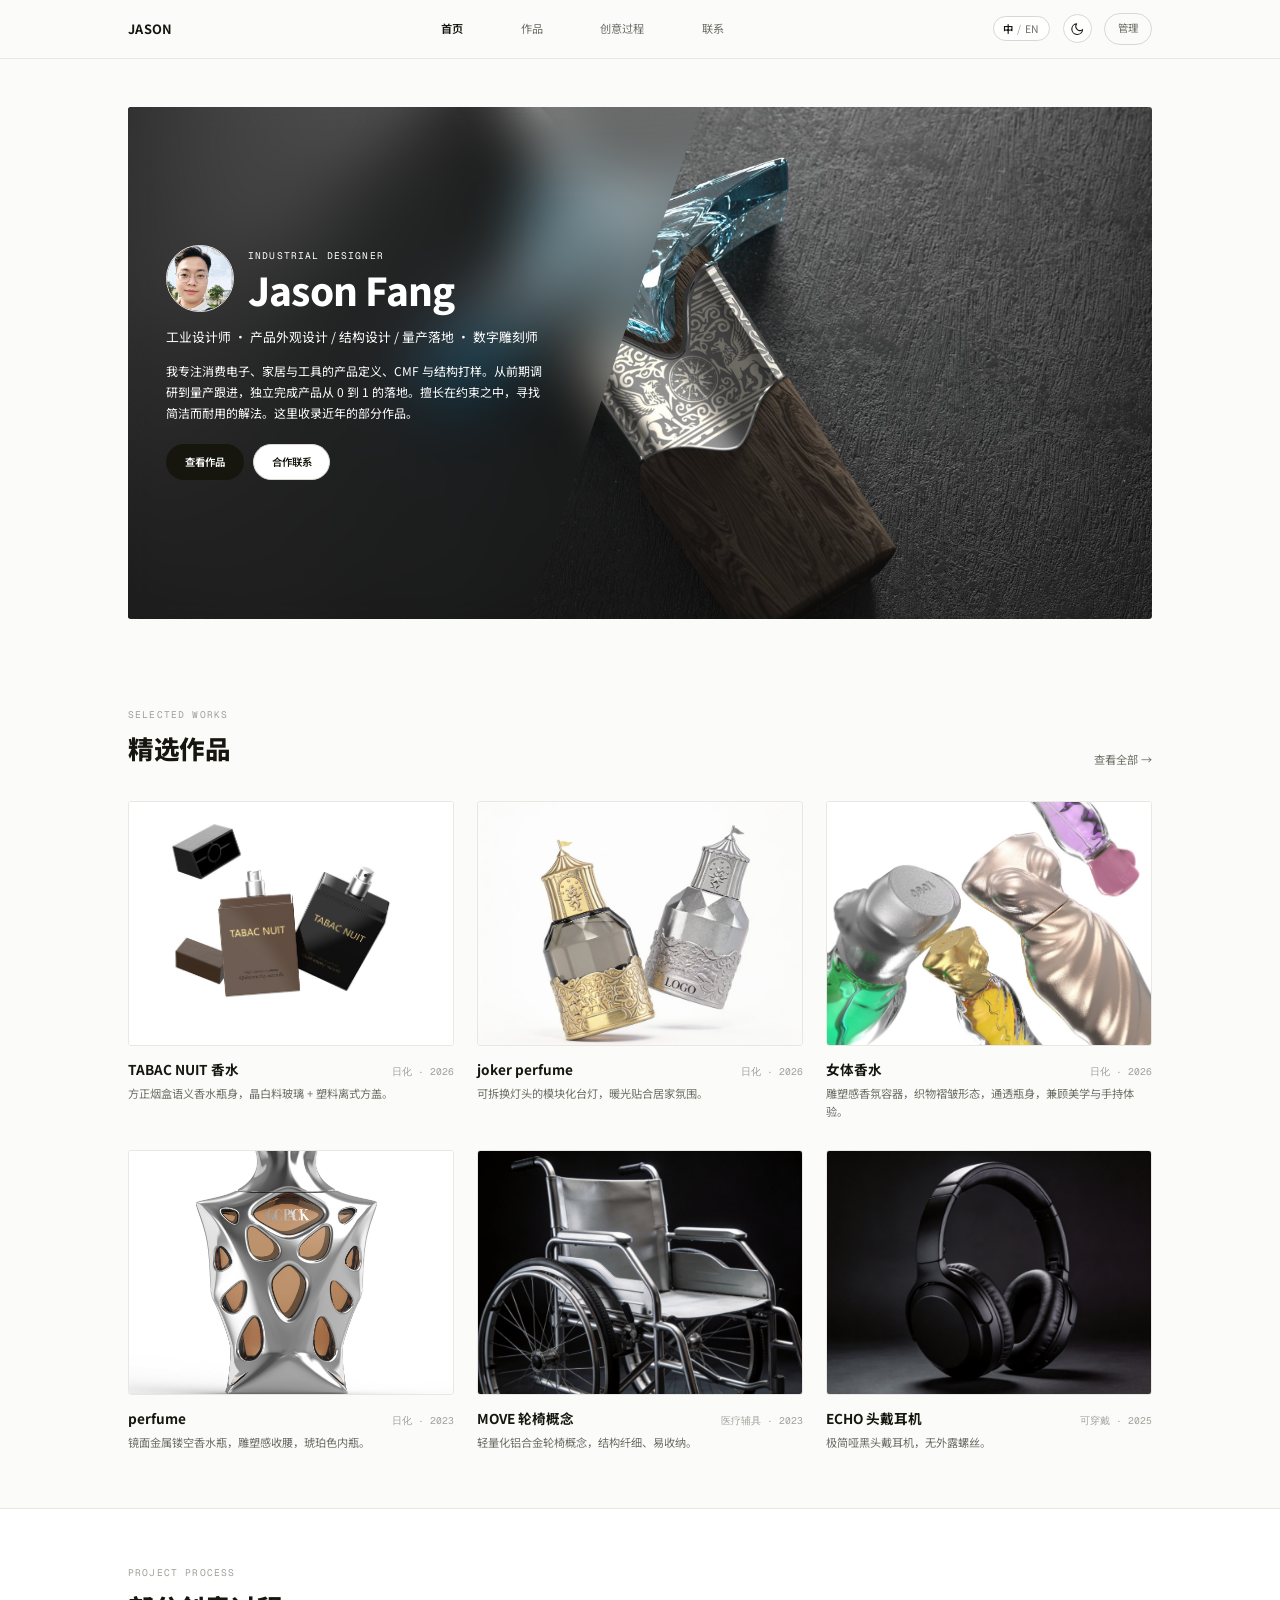
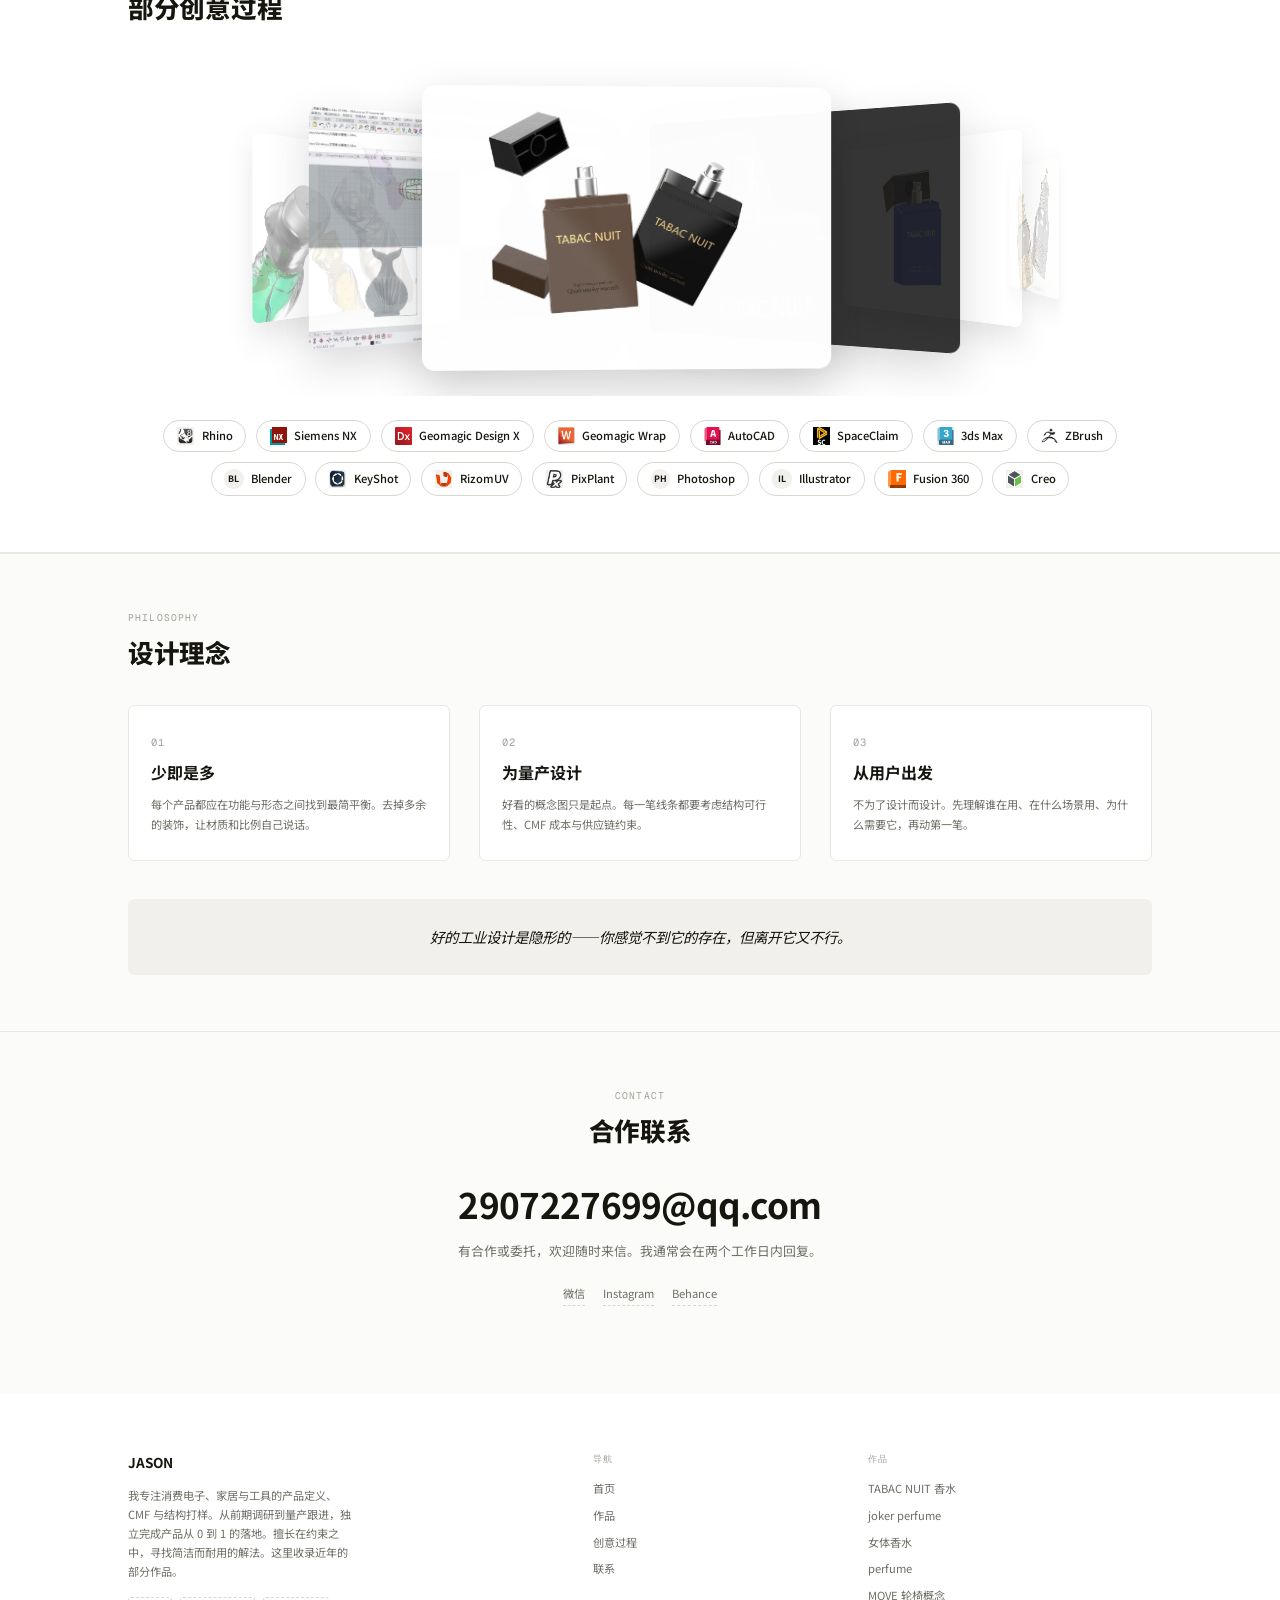
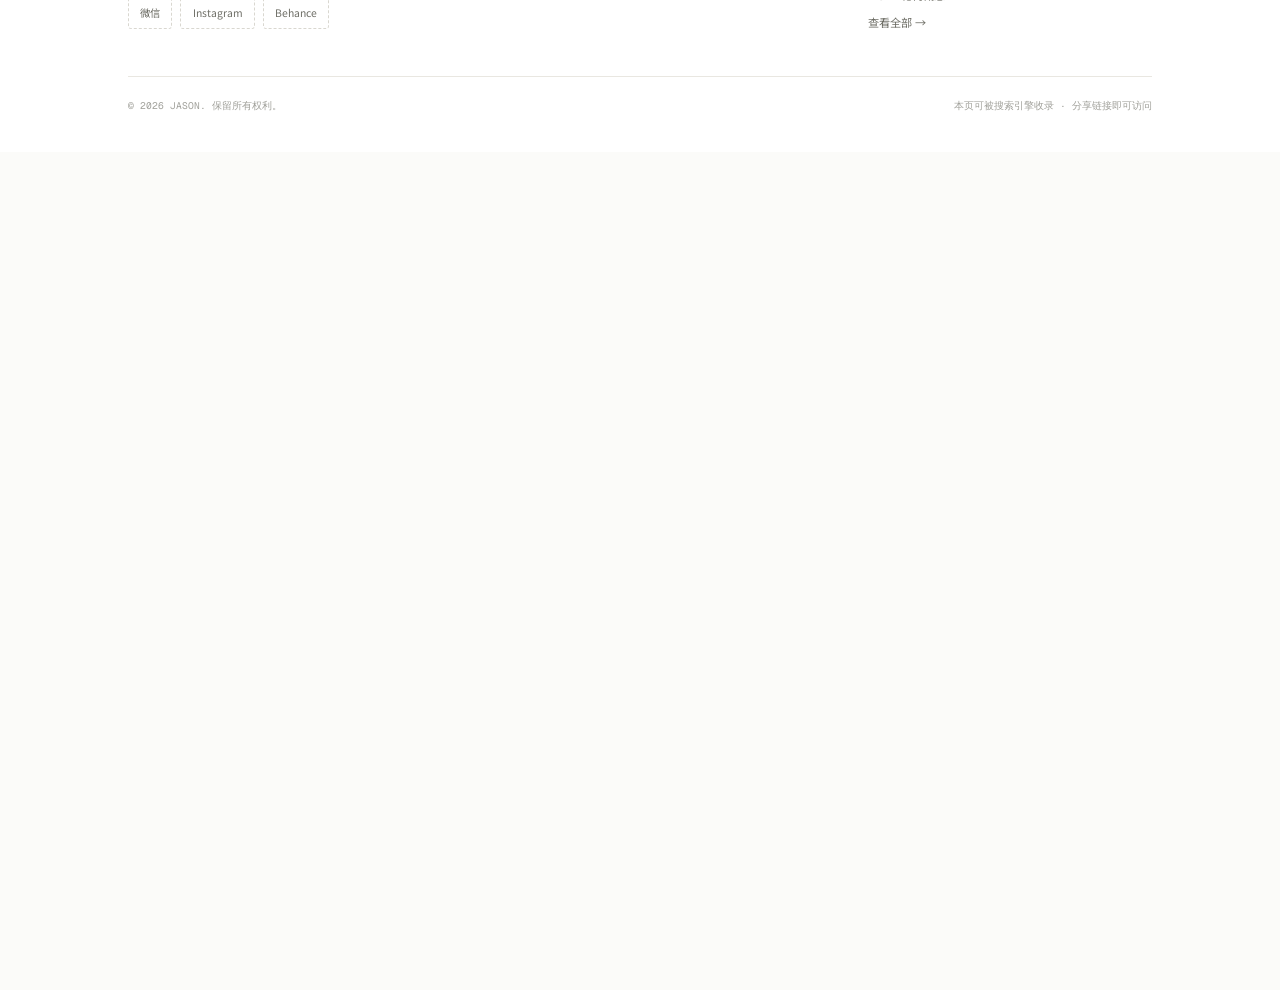
==== commit 75d6f984: "deploy: index.html (v=20260904o)" ====
--- a/index.html
+++ b/index.html
@@ -176,7 +176,7 @@
       <img id="lightbox-img" src="" alt="" />
     </div>
 
-    <script src="js/api.js?v=20260904n"></script>
-    <script src="js/home.js?v=20260904n"></script>
+    <script src="js/api.js?v=20260904o"></script>
+    <script src="js/home.js?v=20260904o"></script>
   </body>
 </html>
